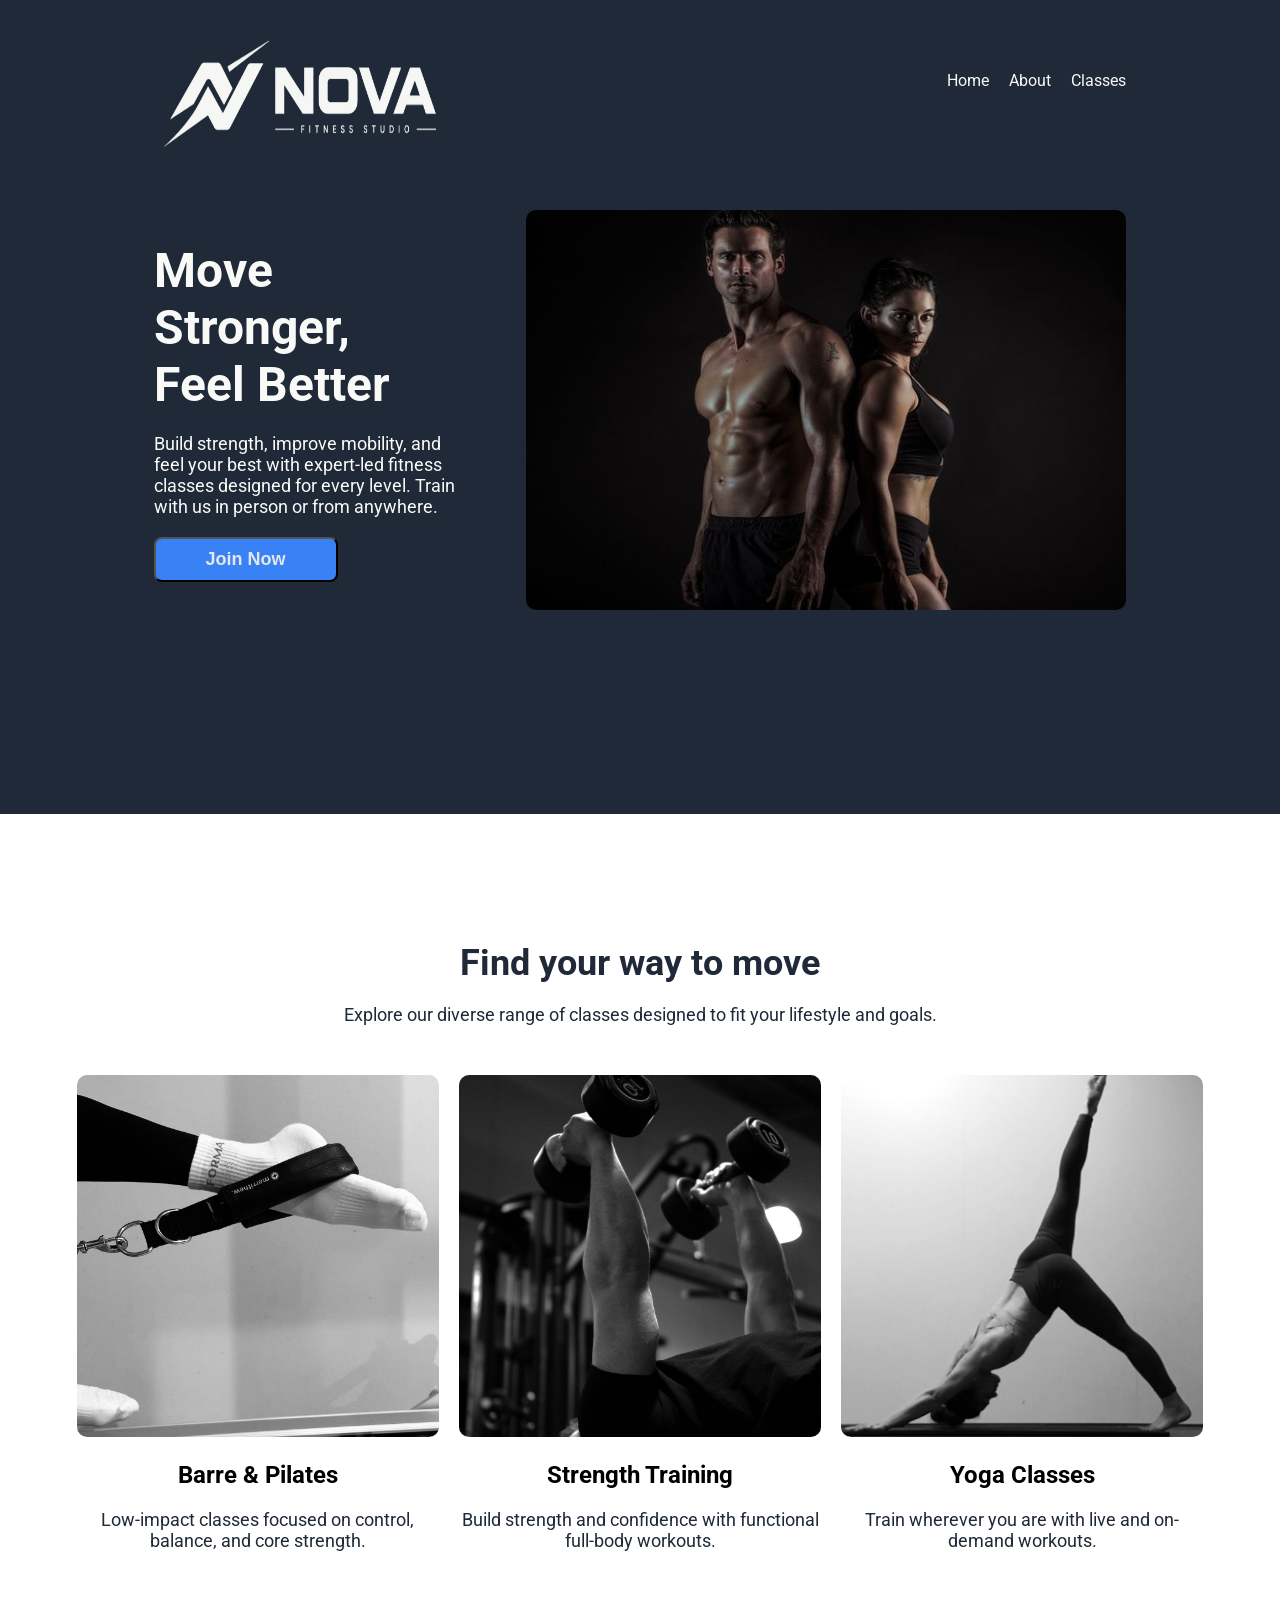
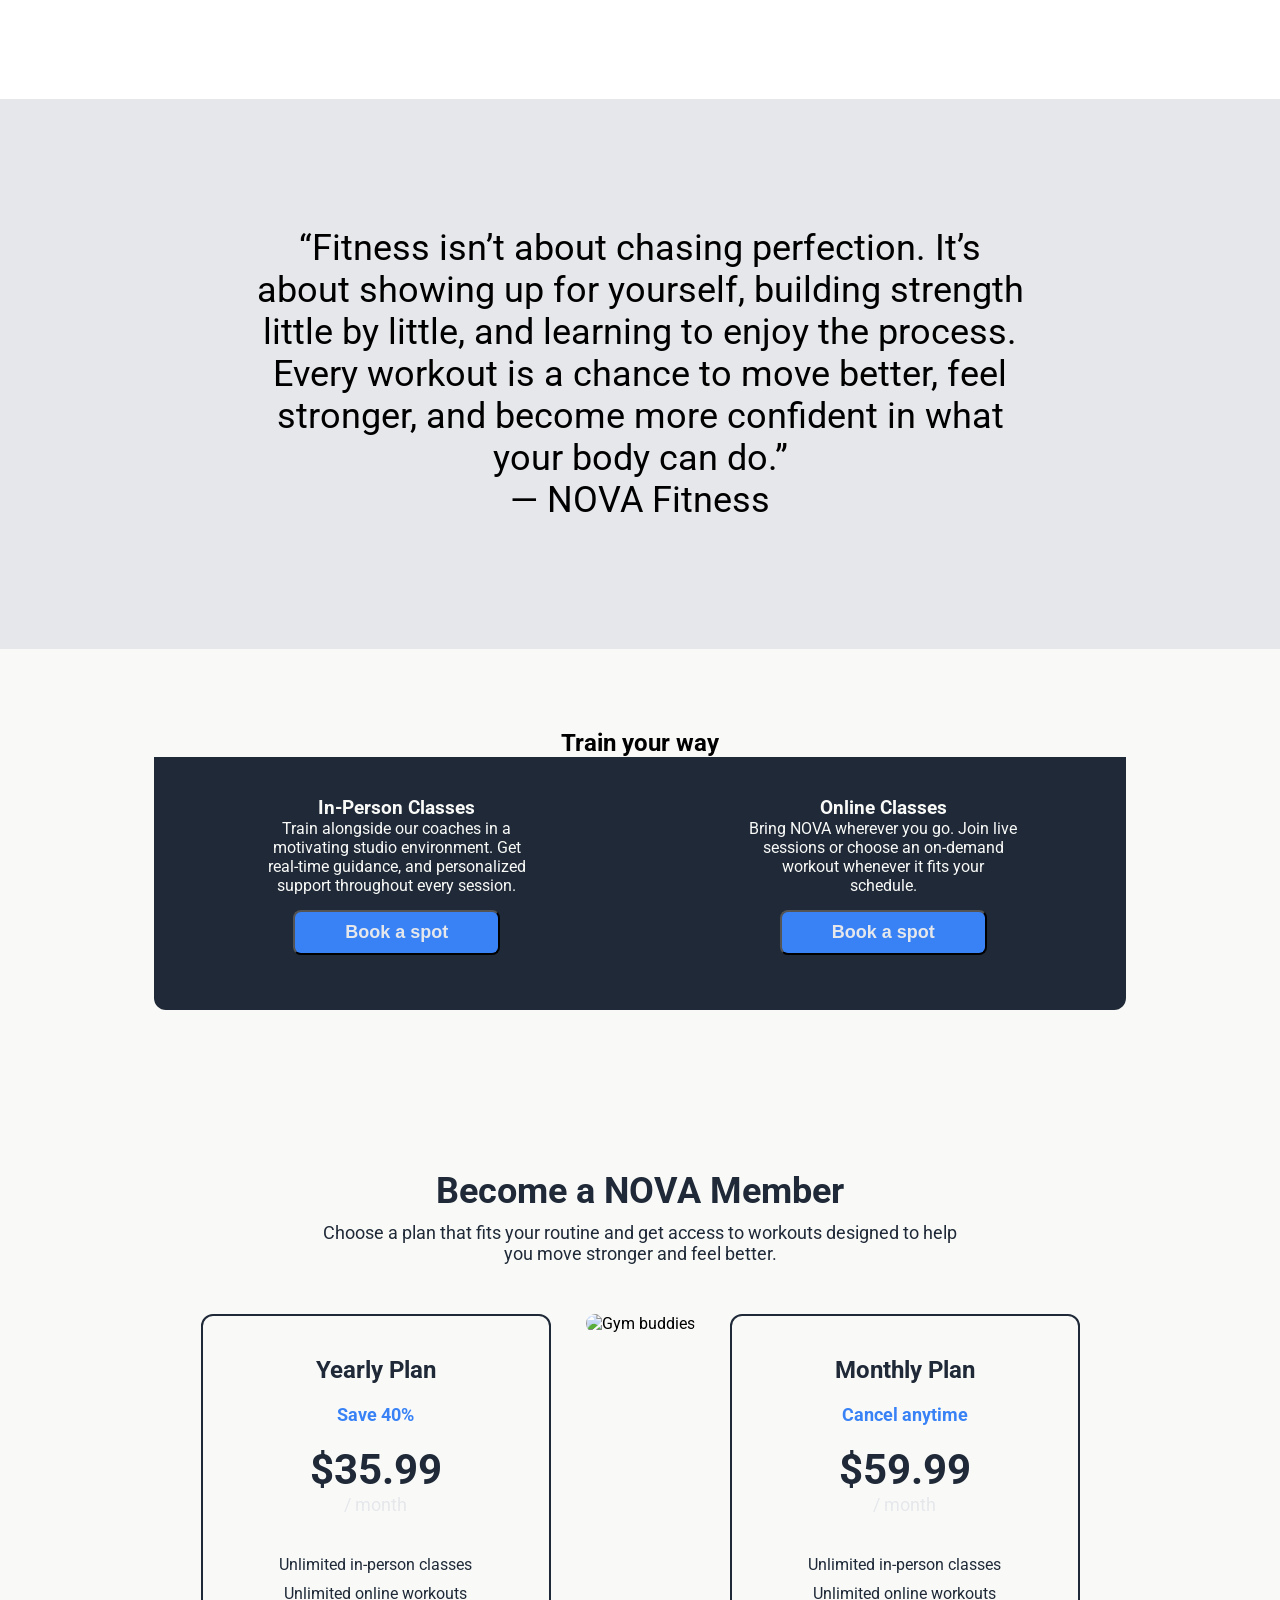
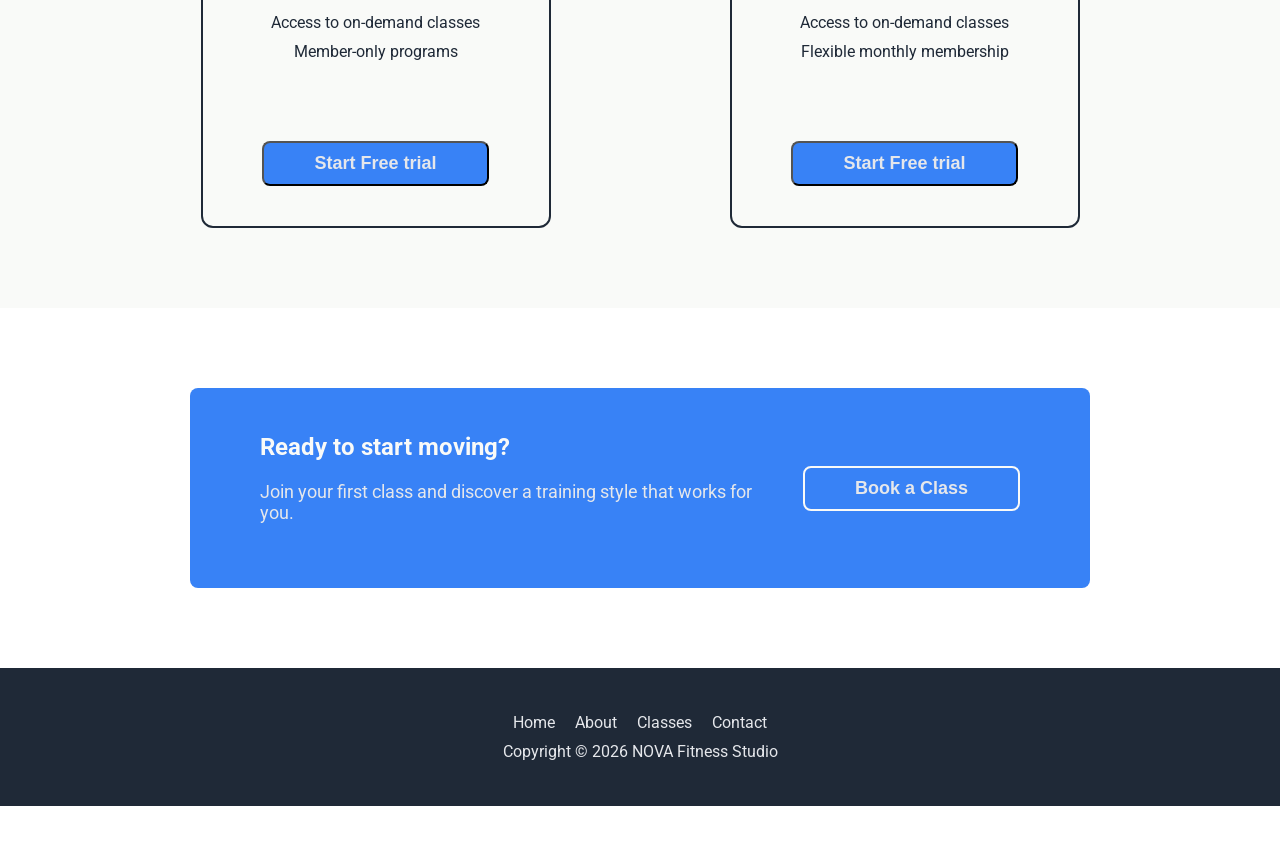
==== index.html @ db1d5770 "Update index.html" ====
<!doctype html>
<html lang="en">
  <head>
    <meta charset="UTF-8" />
    <meta name="viewport" content="width=device-width, initial-scale=1.0" />
    <title>NOVA STUDIO</title>
    <link rel="stylesheet" href="style.css" />
  </head>

  <body>
    <header>
      <img src="images/logo.png" alt="Logo" class="logo" />
      <input type="checkbox" id="menu-toggle" class="menu-toggle" />
      <label
        for="menu-toggle"
        class="menu-button"
        aria-label="Toggle navigation menu"
      >
        <span></span>
        <span></span>
        <span></span>
      </label>
      <nav>
        <ul>
          <li><a href="index.html">Home</a></li>
          <li><a href="about.html">About</a></li>
          <li><a href="classes.html">Classes</a></li>
        </ul>
      </nav>
    </header>
    <main>
      <section class="hero" id="home">
        <article class="hero-content">
          <h1>
            Move Stronger, <br />
            Feel Better
          </h1>
          <p>
            Build strength, improve mobility, and feel your best with expert-led
            fitness classes designed for every level. Train with us in person or
            from anywhere.
          </p>
          <button href="classes.html" class="cta-button">Join Now</button>
        </article>
        <figure>
          <img
            src="images/gym-buddies.jpg"
            alt="Gym buddies"
            class="hero-image"
          />
        </figure>
      </section>
      <section class="classes">
        <h2>Find your way to move</h2>
        <p>
          Explore our diverse range of classes designed to fit your lifestyle
          and goals.
        </p>
        <div class="class-cards">
          <article class="card-info">
            <a href="pilates.html"
              ><img src="images/pilates.jpg" alt="Pilates fitness class"
            /></a>

            <h3>Barre & Pilates</h3>

            <p>
              Low-impact classes focused on control, balance, and core strength.
            </p>
          </article>

          <article class="card-info">
            <a href="strength-training.html"
              ><img
                src="images/strength.jpg"
                alt="man lifting weights in a gym"
            /></a>

            <h3>Strength Training</h3>

            <p>
              Build strength and confidence with functional full-body workouts.
            </p>
          </article>

          <article class="card-info">
            <a href="online-classes.html"
              ><img src="images/yoga.jpg" alt="woman doing a yoga posture"
            /></a>

            <h3>Yoga Classes</h3>

            <p>Train wherever you are with live and on-demand workouts.</p>
          </article>
        </div>
      </section>

      <section class="quote">
        <blockquote>
          “Fitness isn’t about chasing perfection. It’s about showing up for
          yourself, building strength little by little, and learning to enjoy
          the process. Every workout is a chance to move better, feel stronger,
          and become more confident in what your body can do.”

          <footer>— NOVA Fitness</footer>
        </blockquote>
      </section>
      <section class="training-options">
        <h2>Train your way</h2>
        <section class="training-types">
          <aside>
            <h3>In-Person Classes</h3>

            <p>
              Train alongside our coaches in a motivating studio environment.
              Get real-time guidance, and personalized support throughout every
              session.
            </p>
            <button href="classes.html" class="cta-button btn-classes">
              Book a spot
            </button>
          </aside>
          <aside>
            <h3>Online Classes</h3>

            <p>
              Bring NOVA wherever you go. Join live sessions or choose an
              on-demand workout whenever it fits your schedule.
            </p>

            <button href="classes.html" class="cta-button btn-classes">
              Book a spot
            </button>
          </aside>
        </section>
      </section>
      <section class="plans">
        <h2>Become a NOVA Member</h2>

        <p>
          Choose a plan that fits your routine and get access to workouts
          designed to help you move stronger and feel better.
        </p>

        <section class="plan-cards">
          <article class="plan-card">
            <h3>Yearly Plan</h3>

            <p class="plan-offer">Save 40%</p>

            <p class="plan-price">
              <span>$35.99</span>
              / month
            </p>

            <ul>
              <li>Unlimited in-person classes</li>
              <li>Unlimited online workouts</li>
              <li>Access to on-demand classes</li>
              <li>Member-only programs</li>
            </ul>

            <button href="classes.html" class="cta-button">
              Start Free trial
            </button>
          </article>

          <figure>
            <img
              src="imagess/gym-buddies2.jpg"
              alt="Gym buddies"
              class="plan-img"
            />
          </figure>
          <article class="plan-card">
            <h3>Monthly Plan</h3>

            <p class="plan-offer">Cancel anytime</p>

            <p class="plan-price">
              <span>$59.99</span>
              / month
            </p>

            <ul>
              <li>Unlimited in-person classes</li>
              <li>Unlimited online workouts</li>
              <li>Access to on-demand classes</li>
              <li>Flexible monthly membership</li>
            </ul>

            <button href="classes.html" class="cta-button">
              Start Free trial
            </button>
          </article>
        </section>
      </section>
      <section class="cta">
        <article>
          <h2>Ready to start moving?</h2>

          <p>
            Join your first class and discover a training style that works for
            you.
          </p>
        </article>

        <button href="classes.html" class="button">Book a Class</button>
      </section>
    </main>
    <footer>
      <ul class="footer-nav">
        <li><a href="#home">Home</a></li>
        <li><a href="#about">About</a></li>
        <li><a href="#classes">Classes</a></li>
        <li><a href="#contact">Contact</a></li>
      </ul>
      <p>Copyright © 2026 NOVA Fitness Studio</p>
    </footer>
  </body>
</html>
---- style.css ----
@import url("https://fonts.googleapis.com/css2?family=Roboto&display=swap");

:root {
    --main-text: #1f2937;
    --hero-header-text: #f9faf8;
    --secondary-color: #e5e7eb;
    --btn-text-color: #3882f6;
}

* {
    box-sizing: border-box;
    margin: 0;
    padding: 0;
}

body {
    font-family: "Roboto", sans-serif;
}

a {
    text-decoration: none;
    color: inherit;
}

/* HEADER + HERO */

header,
header ul {
    display: flex;
    justify-content: space-between;
    align-items: center;
    align-items: flex-end;
}

ul {
    gap: 20px;
    list-style: none;
}

header,
.hero {
    background-color: var(--main-text);
    color: var(--hero-header-text);
    padding: 20px 12%;
    display: flex;
}

nav {
    display: flex;
    justify-content: space-between;
    align-items: center;
    margin-bottom: 80px;
}

nav a:hover {
    color: var(--btn-text-color);
}

.menu-toggle,
.menu-button {
    display: none;
} /*hides the burguer menu in the desktop version. verify the media queries  */

.logo {
    width: 300px;
    height: 150px;
}

/* HERO */

.hero {
    display: flex;
    justify-content: space-between;
    align-items: center;
    gap: 60px;
    padding-bottom: 200px;
}

.hero-image {
    width: 600px;
    height: 400px;
    border-radius: 10px;
}

article h1 {
    font-size: 48px;
}

article p {
    font-size: 18px;
    margin: 20px 0;
}

/* BUTTON */

button {
    background-color: var(--btn-text-color);
    padding: 10px 50px;
    border-radius: 8px;
    font-size: 18px;
    font-weight: bold;
    color: var(--secondary-color);
}

button:hover {
    background-color: #2563eb;
}

/* CLASSES / INFORMATION */

.classes {
    text-align: center;
    margin: 10% 0;
}

.classes h2,
.classes p {
    color: var(--main-text);
}

.classes h2 {
    font-size: 36px;
    margin: 50px 0 20px;
}

.classes p {
    font-size: 18px;
    margin-bottom: 50px;
    text-align: center;
}

/* CARD CARDS */

.class-cards {
    display: flex;
    flex-wrap: wrap; /* cards will be onto the next row when they dont fit in the screen*/
    justify-content: center;
    gap: 20px;
    margin-top: 20px;
    padding: 0 6%;
    text-align: center;
}

.card-info {
    flex: 1 1 280px;
    max-width: 400px;
} /*responsive part where the cards in the index page can grow, shrink with a base width of 280px and 400px*/

.card-info img {
    width: 100%;
    aspect-ratio: 1 / 1;
    object-fit: cover;
    border-radius: 10px;
} /*image cover 100% of its container and keep it*/

.card-info h3 {
    font-size: 24px;
    margin: 20px 0 10px;
}

.card-info p {
    font-size: 18px;
    color: var(--main-text);
    margin-bottom: 20px;
    width: 100%;
}

/* QUOTE */

.quote {
    background-color: var(--secondary-color);
    padding: 10% 20%;
    font-size: 36px;
    text-align: center;
}

/* MEMBERSHIP PLANS */

.training-options {
    background-color: var(--hero-header-text);
    text-align: center;
    padding: 80px 12%;
}

.training-types {
    display: flex;
    align-items: center;
    justify-content: space-around;
    background-color: var(--main-text);
    border-radius: 0 0 12px 12px;
}

aside {
    width: 350px;
    padding: 40px;
    text-align: center;
    color: var(--hero-header-text);
}

.btn-classes {
    margin: 15px 0;
}

/*PLAN CARDS*/

.plans {
    background-color: var(--hero-header-text);
    text-align: center;
    padding: 80px 12%;
}

.plans>h2 {
    font-size: 36px;
    color: var(--main-text);
    margin-bottom: 10px;
}

.plans>p {
    max-width: 650px;
    margin: 0 auto 50px;
    color: var(--main-text);
    font-size: 18px;
}

.plan-cards {
    display: flex;
    flex-wrap: wrap;
    justify-content: center;
    gap: 35px;
}

.plan-card {
    width: 350px;
    max-width: 100%;
    padding: 40px;
    border: 2px solid var(--main-text);
    border-radius: 12px;
    text-align: center;
    background-color: var(--hero-header-text);
}

.plan-card h3 {
    font-size: 24px;
    color: var(--main-text);
    margin-bottom: 8px;
}

.plan-offer {
    color: var(--btn-text-color);
    font-weight: bold;
    margin-bottom: 20px;
}

.plan-price {
    color: var(--secondary-color);
    margin-bottom: 25px;
}

.plan-price span {
    display: block;
    color: var(--main-text);
    font-size: 42px;
    font-weight: bold;
}

.plan-card ul {
    margin: 40px 0 80px 0;
    color: var(--main-text);
}

.plan-card li {
    margin-bottom: 10px;
}

.plan-img {
    width: 400px;
    max-width: 100%;
    height: 600px;
    border-radius: 10px;
}

/*CTA */
.cta {
    max-width: 900px;
    margin: 80px auto;
    padding: 45px 70px;
    background-color: var(--btn-text-color);
    color: var(--hero-header-text);
    display: flex;
    align-items: center;
    gap: 40px;
    border-radius: 8px;
}

.cta h2 {
    font-size: 24px;
    margin-bottom: 5px;
}

.cta p {
    font-size: 18px;
    color: var(--secondary-color);
}

.cta .button {
    border: 2px solid var(--hero-header-text);
    white-space: nowrap;
}

.cta .button:hover {
    background-color: var(--hero-header-text);
    color: var(--btn-text-color);
}

/* FOOTER */

body>footer {
    background-color: var(--main-text);
    color: var(--secondary-color);
    text-align: center;
    padding: 35px;
    margin-bottom: 35px;
}

/* ABOUT PAGE */

.about-page main {
    color: var(--main-text);
}

.about-hero {
    background-color: var(--main-text);
    color: var(--hero-header-text);
    padding: 100px 12% 120px;
}

.eyebrow,
.trainer-role {
    color: var(--btn-text-color);
    font-size: 14px;
    font-weight: bold;
    letter-spacing: 1px;
    margin-bottom: 18px;
    text-transform: uppercase;
}

.about-hero h1 {
    font-size: clamp(42px, 6vw, 76px);
    line-height: 1.05;
    max-width: 800px;
}

.about-intro {
    color: var(--secondary-color);
    font-size: 20px;
    line-height: 1.6;
    margin-top: 30px;
    max-width: 620px;
}

.about-story,
.trust-section,
.trainers-section {
    margin: 0 auto;
    max-width: 1200px;
    padding: 100px 6%;
}

.about-story {
    display: flex;
    gap: 70px;
}

.about-story>* {
    flex: 1 1 0;
}

.about-story> :first-child {
    flex: 0.8 1 0;
}

.about-story> :last-child {
    flex: 1.2 1 0;
}

.about-story h2,
.section-heading h2 {
    font-size: 38px;
    line-height: 1.15;
}

.about-story div:last-child p {
    color: #4b5563;
    font-size: 18px;
    line-height: 1.7;
    margin-bottom: 22px;
}

.trust-section {
    max-width: none;
    padding-left: 12%;
    padding-right: 12%;
    background-color: var(--secondary-color);
}

.section-heading {
    margin-bottom: 45px;
}

.trust-grid,
.trainer-grid {
    display: flex;
    flex-wrap: wrap;
    gap: 24px;
}

.trust-grid>*,
.trainer-grid>* {
    flex: 1 1 calc((100% - 48px) / 3);
}

.trust-grid article {
    border-top: 3px solid var(--btn-text-color);
    padding-top: 22px;
}

.trust-number {
    color: var(--btn-text-color);
    font-size: 14px;
    font-weight: bold;
}

.trust-grid h3,
.trainer-card h3 {
    font-size: 24px;
    margin: 18px 0 12px;
}

.trust-grid p,
.trainer-card p:last-child {
    color: #4b5563;
    font-size: 16px;
    line-height: 1.6;
}

.trainers-section {
    max-width: none;
    padding-left: 12%;
    padding-right: 12%;
}

.trainer-card {
    background-color: #f3f4f6;
    border-radius: 8px;
    overflow: hidden;
    text-align: center;
}

.trainer-card img {
    display: block;
    height: 280px;
    object-fit: cover;
    width: 100%;
}

.trainer-card:nth-child(3) img {
    object-position: center top;
}

.trainer-card div {
    padding: 25px;
    justify-content: center;
}

.trainer-role {
    margin-bottom: 0;
}

.trainer-card h3 {
    margin-top: 8px;
}

.disclaimer {
    text-align: center;
}

.about-cta {
    align-items: center;
    background-color: var(--btn-text-color);
    color: var(--hero-header-text);
    display: flex;
    gap: 35px;
    justify-content: space-between;
    margin: 0 auto 100px;
    max-width: 1050px;
    padding: 45px 55px;
}

.about-cta h2 {
    font-size: 28px;
}

.about-cta .button {
    border: 2px solid var(--hero-header-text);
    display: inline-block;
    font-weight: bold;
    padding: 10px 24px;
    white-space: nowrap;
}

.about-cta .button:hover {
    background-color: var(--hero-header-text);
    color: var(--btn-text-color);
}

body>footer p {
    margin: 10px 0;
}

.footer-nav {
    display: flex;
    justify-content: center;
    gap: 20px;
    margin: 10px 0;
}

.footer-nav a:hover {
    color: var(--btn-text-color);
}

.footer-menu-toggle,
.footer-menu-button {
    display: none;
}

@media (min-width: 601px) and (max-width: 1024px) {

    header,
    .hero {
        padding-left: 6%;
        padding-right: 6%;
    }

    .logo {
        width: 220px;
        height: auto;
    }

    nav {
        margin-bottom: 30px;
    }

    .hero {
        gap: 30px;
        padding-bottom: 120px;
    }

    .hero-image {
        width: 45vw;
        height: auto;
    }

    .cta {
        margin: 60px 6%;
        padding: 40px;
    }

    .quote {
        padding: 12% 10%;
        font-size: 30px;
    }

    .about-hero {
        padding: 80px 6% 90px;
    }

    .about-story,
    .trust-section,
    .trainers-section {
        padding-left: 6%;
        padding-right: 6%;
    }

    .about-story {
        gap: 35px;
    }

    .trainer-grid {
        flex-wrap: wrap;
    }

    .trainer-grid>* {
        flex-basis: calc((100% - 24px) / 2);
    }

    .trainer-card:last-child {
        margin-inline: auto;
        max-width: 50%;
    }

    .about-cta {
        margin-left: 6%;
        margin-right: 6%;
    }
}

@media (max-width: 600px) {

    header,
    .hero,
    .class-cards,
    .cta {
        flex-direction: column;
    }

    header,
    .hero {
        padding: 20px 6%;
    }

    header {
        flex-direction: row;
        flex-wrap: wrap;
        gap: 20px;
        align-items: flex-start;
        justify-content: space-between;
    }

    .logo {
        width: min(240px, 80vw);
        height: auto;
    }

    .hero-content,
    .hero figure,
    .card-info,
    .training-types,
    .plans,
    .plan-cards,
    .plan-card,
    .plan-cards figure {
        width: 100%;
    }

    .hero-image,
    .card-info img,
    .card-info p,
    .plan-img {
        width: 100%;
        height: auto;
    }

    nav {
        display: none;
        flex-basis: 100%;
        margin-bottom: 20px;
        width: 100%;
    }

    nav ul {
        align-items: center;
        flex-direction: column;
        gap: 16px;
    }

    .menu-button {
        cursor: pointer;
        display: flex;
        flex-direction: column;
        gap: 5px;
        padding: 30px;
    }

    .menu-button span {
        background-color: var(--hero-header-text);
        display: block;
        height: 3px;
        width: 28px;
    }

    .menu-toggle:focus-visible+.menu-button {
        outline: 2px solid var(--btn-text-color);
        outline-offset: 4px;
    }

    .menu-toggle:checked+.menu-button+nav {
        display: block;
    }

    .about-hero {
        padding: 65px 6% 75px;
    }

    .about-hero h1 {
        font-size: 40px;
    }

    .about-intro {
        font-size: 18px;
    }

    .about-story,
    .trust-grid,
    .trainer-grid {
        flex-direction: column;
    }

    .about-story>*,
    .trust-grid>*,
    .trainer-grid>* {
        flex: 0 1 auto;
    }

    .about-story {
        gap: 35px;
    }

    .about-story,
    .trust-section,
    .trainers-section {
        padding-bottom: 70px;
        padding-top: 70px;
    }

    .about-story h2,
    .section-heading h2 {
        font-size: 32px;
    }

    .trust-section,
    .trainers-section {
        padding-left: 6%;
        padding-right: 6%;
    }

    .trainer-card:last-child {
        margin-inline: 0;
        max-width: none;
    }

    .about-cta {
        align-items: stretch;
        flex-direction: column;
        margin: 0 6% 70px;
        padding: 30px;
    }

    .about-cta h2 {
        font-size: 24px;
    }

    .about-cta .button {
        text-align: center;
    }

    .training-options,
    .plans {
        padding-left: 6%;
        padding-right: 6%;
    }

    .training-types,
    .plan-cards {
        align-items: center;
        flex-direction: column;
    }

    aside {
        width: 100%;
    }

    .plan-card {
        max-width: 350px;
    }

    .footer-menu-button {
        cursor: pointer;
        display: flex;
        flex-direction: column;
        gap: 5px;
        margin: 0 auto 15px;
        padding: 8px;
        width: fit-content;
    }

    .footer-menu-button span {
        background-color: var(--secondary-color);
        display: block;
        height: 3px;
        width: 28px;
    }

    .footer-menu-toggle:focus-visible+.footer-menu-button {
        outline: 2px solid var(--btn-text-color);
        outline-offset: 4px;
    }

    .footer-nav {
        display: none;
        flex-direction: column;
        gap: 16px;
    }

    .footer-menu-toggle:checked+.footer-menu-button+.footer-nav {
        display: flex;
    }
}

.footer-nav a:hover {
    color: var(--btn-text-color);
}

/*CLASSES PAGE*/
/* =========================
   CLASSES PAGE
   ========================= */


/* HERO */

.classes-page .hero-images {
    display: flex;
    flex-direction: row;
    width: 100%;
    overflow: hidden;
}

.classes-page .hero-images img {
    width: 25%;
    height: 500px;
    object-fit: cover;
    opacity: 0.5;
    min-width: 0;
}

.classes-page .hero-classes {
    width: 100%;
    height: 500px;
    overflow: hidden;
}

.classes-page .hero-classes-content {
    display: block;
    position: relative;
    bottom: 320px;
    padding: 0 30% 0 10%;
    color: var(--main-text);
}


/* =========================
   CLASSES SECTION
   ========================= */

.classes-page .class-title {
    background-color: var(--main-text);
    text-align: center;
    padding: 5% 0 12% 0;
    color: var(--hero-header-text);
}

.classes-page .class-title h2 {
    font-size: 36px;
    margin-bottom: 20px;
}

.classes-page .class-title p {
    font-size: 18px;
}

.classes-page .cards-classes,
.classes-page .class-details {
    display: flex;
}

.classes-page .cards-classes {
    justify-content: center;
    gap: 20px;
    margin: 20px;
    text-align: center;
}

.classes-page .cards-classes>a,
.classes-page .class-info {
    min-width: 0;
}

.classes-page .cards-classes img {
    width: 500px;
    height: 500px;
    max-width: 100%;
    object-fit: cover;
    border-radius: 10px;
}

.classes-page .strength-training {
    flex-direction: row-reverse;
}

.classes-page .class-info {
    width: 500px;
    max-width: 100%;
    padding: 30px 0;
    text-align: start;
}

.classes-page .strength-class {
    text-align: right;
}

.classes-page .class-info h3 {
    font-size: 24px;
}

.classes-page .class-details {
    flex-direction: column;
    gap: 40px;
}

.classes-page .class-info button {
    margin-top: 40px;
}


/* =========================
   SCHEDULE SECTION
   ========================= */

.classes-page .schedule-section {
    background-color: var(--hero-header-text);
}

.classes-page .schedule-heading {
    text-align: center;
    padding: 8% 0;
}

.classes-page .inperson-heading,
.classes-page .classes-types {
    background-color: var(--main-text);
    color: var(--secondary-color);
    display: flex;
    justify-content: space-around;
    gap: 40px;
    padding: 5%;
}

.classes-page .inperson-heading h2,
.classes-page .classes-types h2,
.classes-page .inperson-heading p,
.classes-page .classes-types p {
    min-width: 0;
}

.classes-page .inperson-heading p,
.classes-page .classes-types p {
    width: 400px;
    max-width: 100%;
}

.classes-page .schedule-grid {
    display: flex;
    max-width: 1200px;
    width: 100%;
    margin: auto;
    border: 1px solid var(--secondary-color);
}

.classes-page .schedule-day {
    width: 20%;
    min-width: 0;
    background-color: var(--hero-header-text);
    border-right: 1px solid var(--secondary-color);
}

.classes-page .schedule-day:last-child {
    border-right: none;
}

.classes-page .schedule-day>h3 {
    background-color: var(--main-text);
    color: var(--hero-header-text);
    text-align: center;
    padding: 15px;
    font-size: 18px;
}

.classes-page .class-session {
    padding: 20px 15px;
    min-height: 240px;
    min-width: 0;
    border-bottom: 1px solid var(--secondary-color);
    overflow-wrap: break-word;
}

.classes-page .class-session:last-child {
    border-bottom: none;
}

.classes-page .class-time {
    color: var(--btn-text-color);
    font-size: 18px;
    font-weight: bold;
    margin-bottom: 8px;
}

.classes-page .class-session h4 {
    font-size: 18px;
    margin-bottom: 15px;
    color: var(--main-text);
}

.classes-page .class-session p {
    color: var(--main-text);
    margin-bottom: 5px;
}

.classes-page .spots {
    margin-top: 15px;
    font-weight: bold;
    color: #1f2937;
}

.classes-page .schedule-button {
    display: block;
    background-color: var(--btn-text-color);
    color: var(--hero-header-text);
    text-align: center;
    padding: 9px;
    margin-top: 15px;
    border-radius: 5px;
    text-decoration: none;
}

.classes-page .schedule-button:hover {
    background-color: var(--main-text);
}


/* ==================================================
   SMALL DESKTOP
   901px - 1460px
   ================================================== */

@media (min-width: 901px) and (max-width: 1460px) {

    /* HERO */

    .classes-page .hero-classes {
        width: 100%;
        height: 500px;
        overflow: hidden;
    }

    .classes-page .hero-images {
        width: 100%;
    }

    .classes-page .hero-images img {
        width: 25%;
        height: 500px;
        min-width: 0;
    }

    .classes-page .hero-classes-content {
        bottom: 320px;
        padding: 0 12%;
    }


    /* TITLE */

    .classes-page .class-title {
        width: 100%;
        padding-left: 8%;
        padding-right: 8%;
    }


    /* CLASS CARDS */

    .classes-page .cards-classes {
        width: 90%;
        max-width: 1100px;
        margin: 40px auto;
        gap: 30px;
    }

    .classes-page .cards-classes>a,
    .classes-page .class-info {
        width: 50%;
        min-width: 0;
    }

    .classes-page .cards-classes img {
        width: 100%;
        height: 420px;
        object-fit: cover;
    }

    .classes-page .class-info {
        padding: 30px 0;
    }


    /* SCHEDULE HEADINGS */

    .classes-page .inperson-heading,
    .classes-page .classes-types {
        width: 100%;
        padding: 5% 8%;
    }

    .classes-page .inperson-heading p,
    .classes-page .classes-types p {
        width: 45%;
    }


    /* SCHEDULE */

    .classes-page .schedule-grid {
        width: 90%;
        max-width: 1100px;
    }

    .classes-page .schedule-day {
        min-width: 0;
    }
}


/* ==================================================
   TABLET
   601px - 900px
   ================================================== */

@media (min-width: 601px) and (max-width: 900px) {

    /* HERO */

    .classes-page .hero-images {
        flex-wrap: wrap;
    }

    .classes-page .hero-images img {
        width: 50%;
        height: 250px;
    }

    .classes-page .hero-classes {
        height: 500px;
        overflow: hidden;
    }

    .classes-page .hero-classes-content {
        bottom: 330px;
        padding: 0 10%;
    }


    /* CLASS CARDS */

    .classes-page .cards-classes {
        flex-direction: column;
        align-items: center;

        width: calc(100% - 60px);
        max-width: 700px;

        margin: 40px auto;
    }

    .classes-page .strength-training {
        flex-direction: column;
    }

    .classes-page .cards-classes>a,
    .classes-page .class-info {
        width: 100%;
        max-width: 700px;
    }

    .classes-page .cards-classes img {
        width: 100%;
        height: 400px;
        object-fit: cover;
    }

    .classes-page .class-info {
        padding: 25px 0;
        text-align: left;
    }

    .classes-page .strength-class {
        text-align: left;
    }


    /* SCHEDULE HEADINGS */

    .classes-page .inperson-heading,
    .classes-page .classes-types {
        padding: 40px 8%;
    }

    .classes-page .inperson-heading p,
    .classes-page .classes-types p {
        width: 50%;
    }


    /* SCHEDULE */

    .classes-page .schedule-grid {
        flex-wrap: wrap;

        width: 90%;
        max-width: 700px;
    }

    .classes-page .schedule-day {
        width: 50%;
        min-width: 0;
    }
}


/* ==================================================
   MOBILE
   600px AND BELOW
   ================================================== */

@media (max-width: 600px) {

    /* HERO */

    .classes-page .hero-images {
        flex-wrap: wrap;
    }

    .classes-page .hero-images img {
        width: 50%;
        height: 210px;
    }

    .classes-page .hero-classes {
        height: 420px;
        overflow: hidden;
    }

    .classes-page .hero-classes-content {
        bottom: 305px;
        padding: 0 8%;
        text-align: center;
    }

    .classes-page .hero-classes-content h1 {
        font-size: 34px;
    }

    .classes-page .hero-classes-content p {
        font-size: 16px;
    }


    /* TITLE */

    .classes-page .class-title {
        padding: 50px 8%;
    }

    .classes-page .class-title h2 {
        font-size: 30px;
    }


    /* CLASS CARDS */

    .classes-page .cards-classes {
        flex-direction: column;
        align-items: stretch;

        width: calc(100% - 40px);

        margin: 30px auto;
    }

    .classes-page .strength-training {
        flex-direction: column;
    }

    .classes-page .cards-classes>a,
    .classes-page .class-info {
        width: 100%;
        max-width: 100%;
    }

    .classes-page .cards-classes img {
        width: 100%;
        height: 300px;
        object-fit: cover;
    }

    .classes-page .class-info {
        padding: 25px 0;
        text-align: left;
    }

    .classes-page .strength-class {
        text-align: left;
    }

    .classes-page .class-details {
        gap: 20px;
    }

    .classes-page .class-info button {
        width: 100%;
    }


    /* SCHEDULE HEADINGS */

    .classes-page .schedule-heading {
        padding: 50px 8%;
    }

    .classes-page .inperson-heading,
    .classes-page .classes-types {
        flex-direction: column;
        gap: 20px;
        padding: 40px 8%;
    }

    .classes-page .inperson-heading p,
    .classes-page .classes-types p {
        width: 100%;
        max-width: 100%;
    }


    /* SCHEDULE */

    .classes-page .schedule-grid {
        flex-direction: column;

        width: 90%;
        max-width: 90%;
    }

    .classes-page .schedule-day {
        width: 100%;
        min-width: 0;

        border-right: none;
    }

    .classes-page .class-session {
        min-height: auto;
        min-width: 0;

        overflow-wrap: break-word;
    }
}
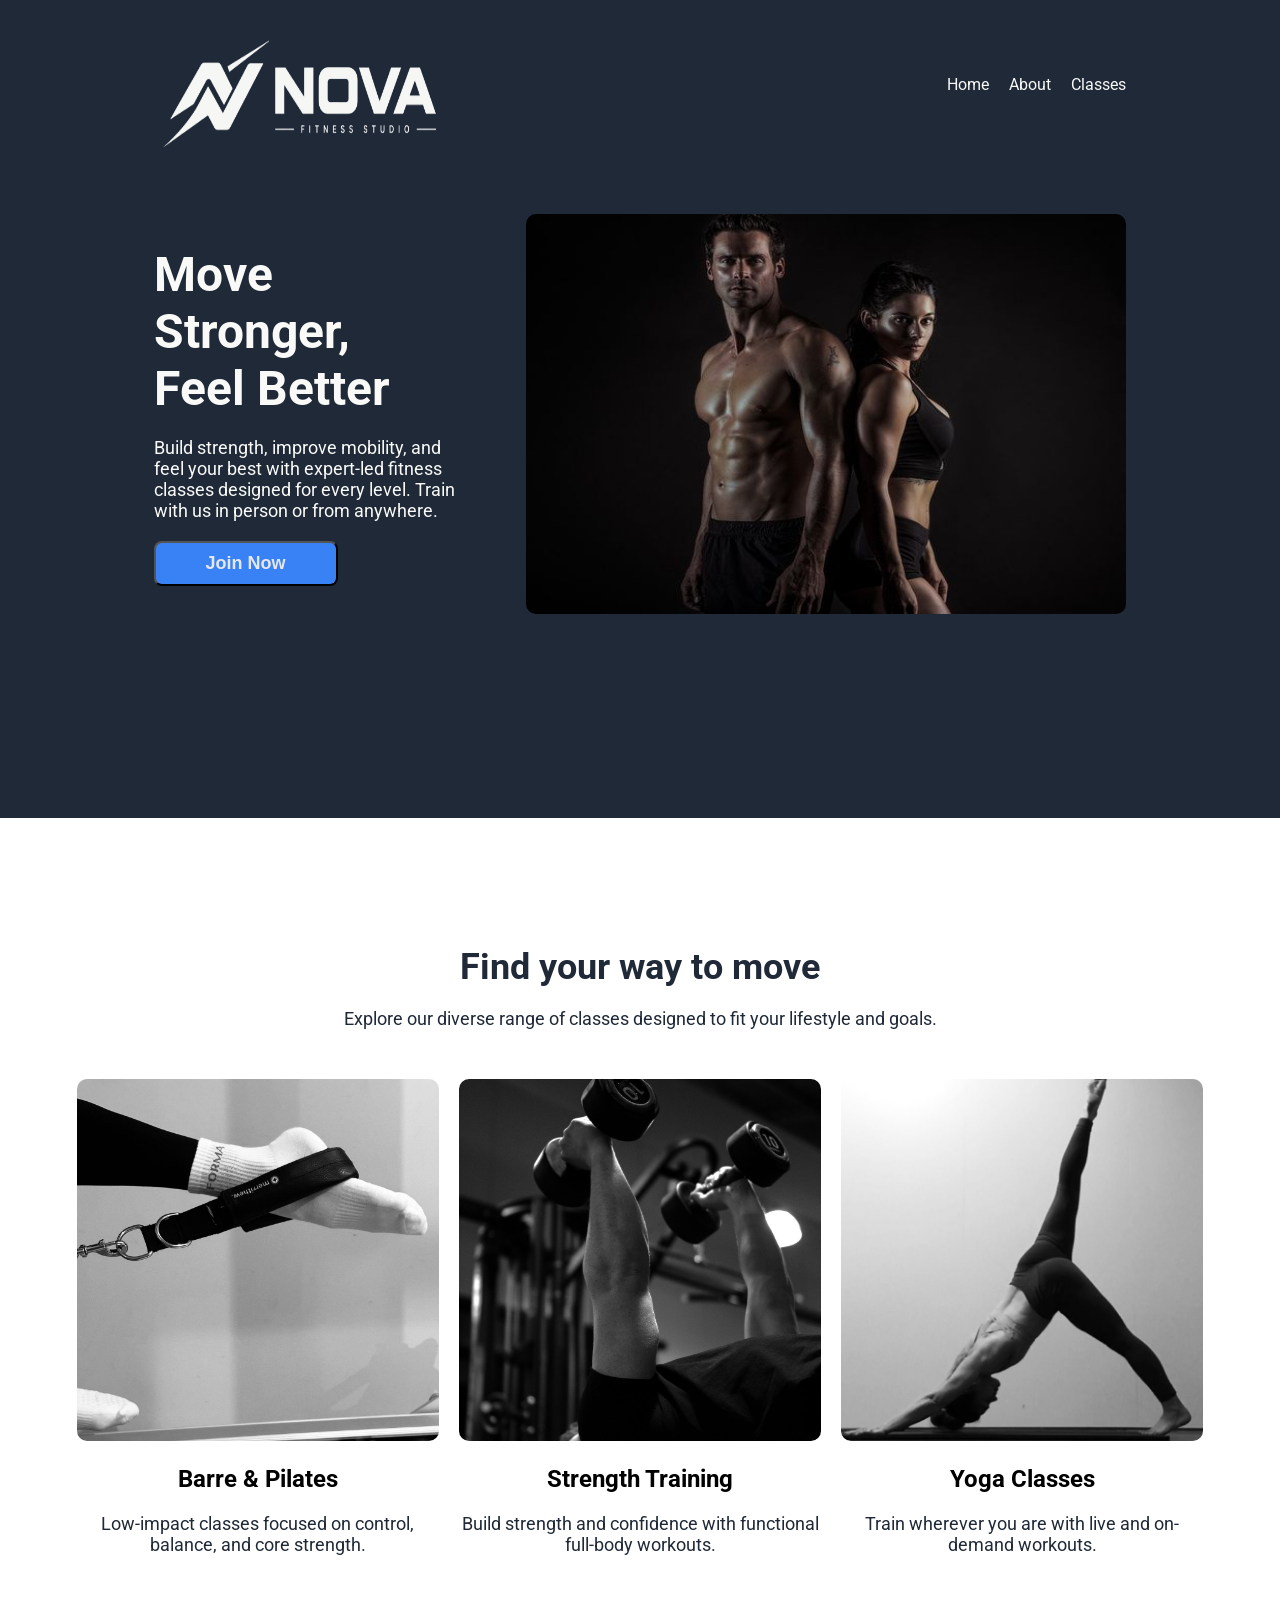
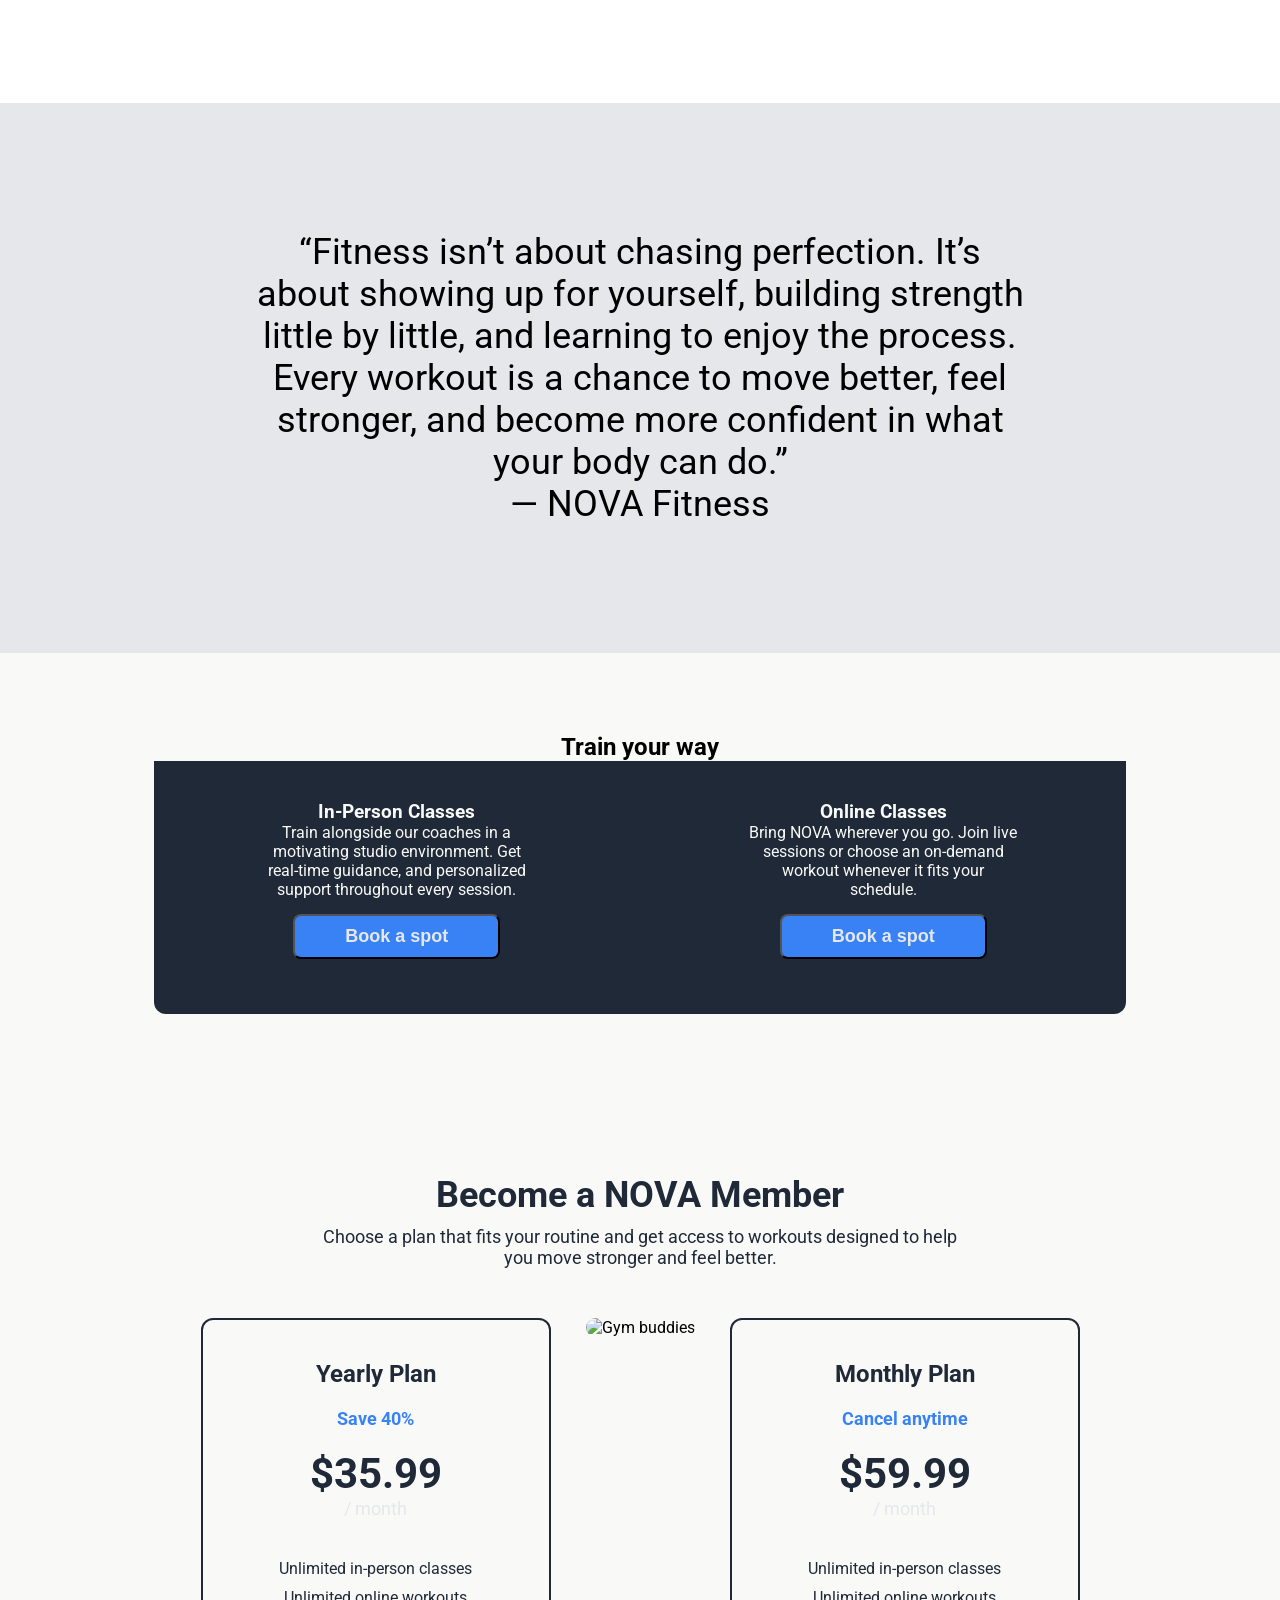
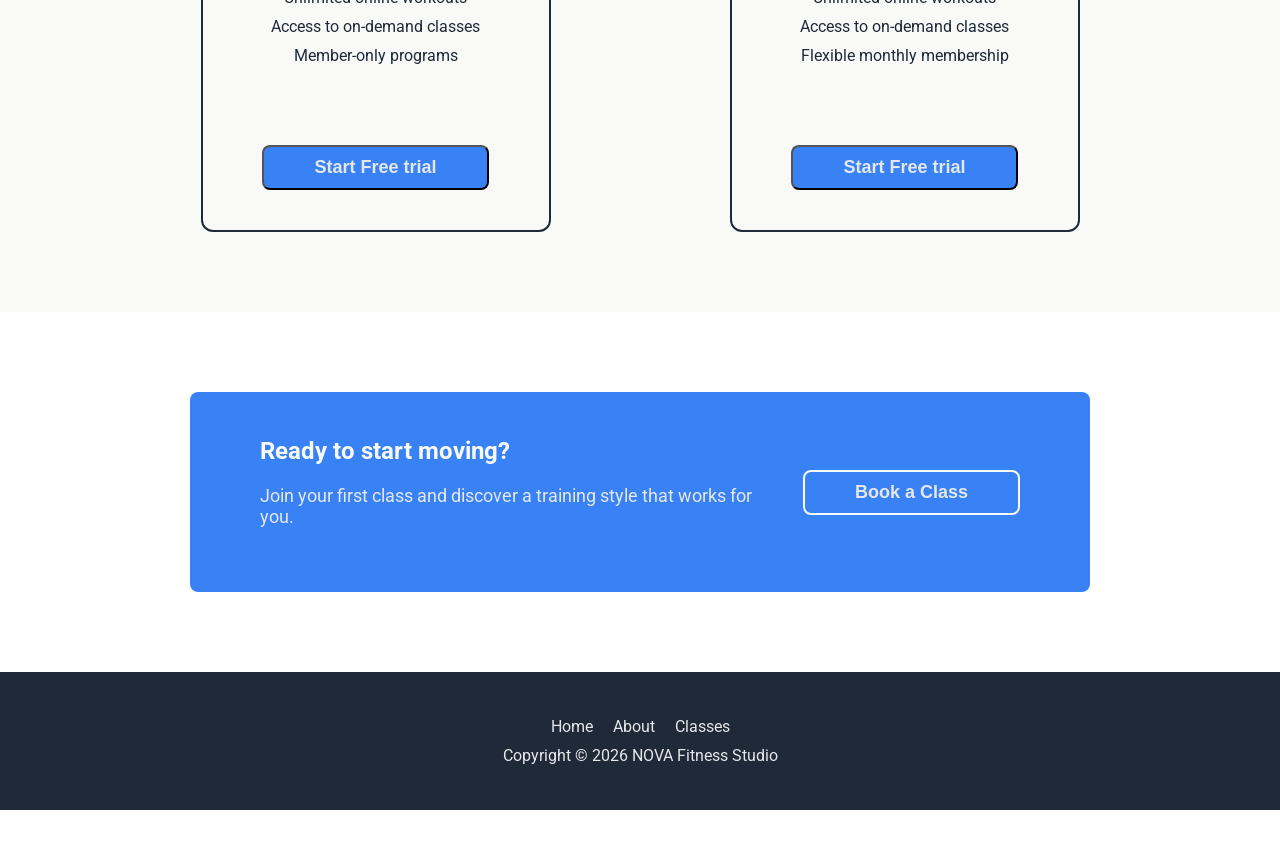
==== commit 0a4e1868: "Update logo link and footer navigation links" ====
--- a/index.html
+++ b/index.html
@@ -9,7 +9,9 @@
 
   <body>
     <header>
-      <img src="images/logo.png" alt="Logo" class="logo" />
+      <a href="index.html" aria-label="NOVA STUDIO home">
+        <img src="images/logo.png" alt="NOVA STUDIO logo" class="logo" />
+      </a>
       <input type="checkbox" id="menu-toggle" class="menu-toggle" />
       <label
         for="menu-toggle"
@@ -211,9 +213,8 @@
     <footer>
       <ul class="footer-nav">
         <li><a href="#home">Home</a></li>
-        <li><a href="#about">About</a></li>
-        <li><a href="#classes">Classes</a></li>
-        <li><a href="#contact">Contact</a></li>
+        <li><a href="about.html">About</a></li>
+        <li><a href="classes.html">Classes</a></li>
       </ul>
       <p>Copyright © 2026 NOVA Fitness Studio</p>
     </footer>
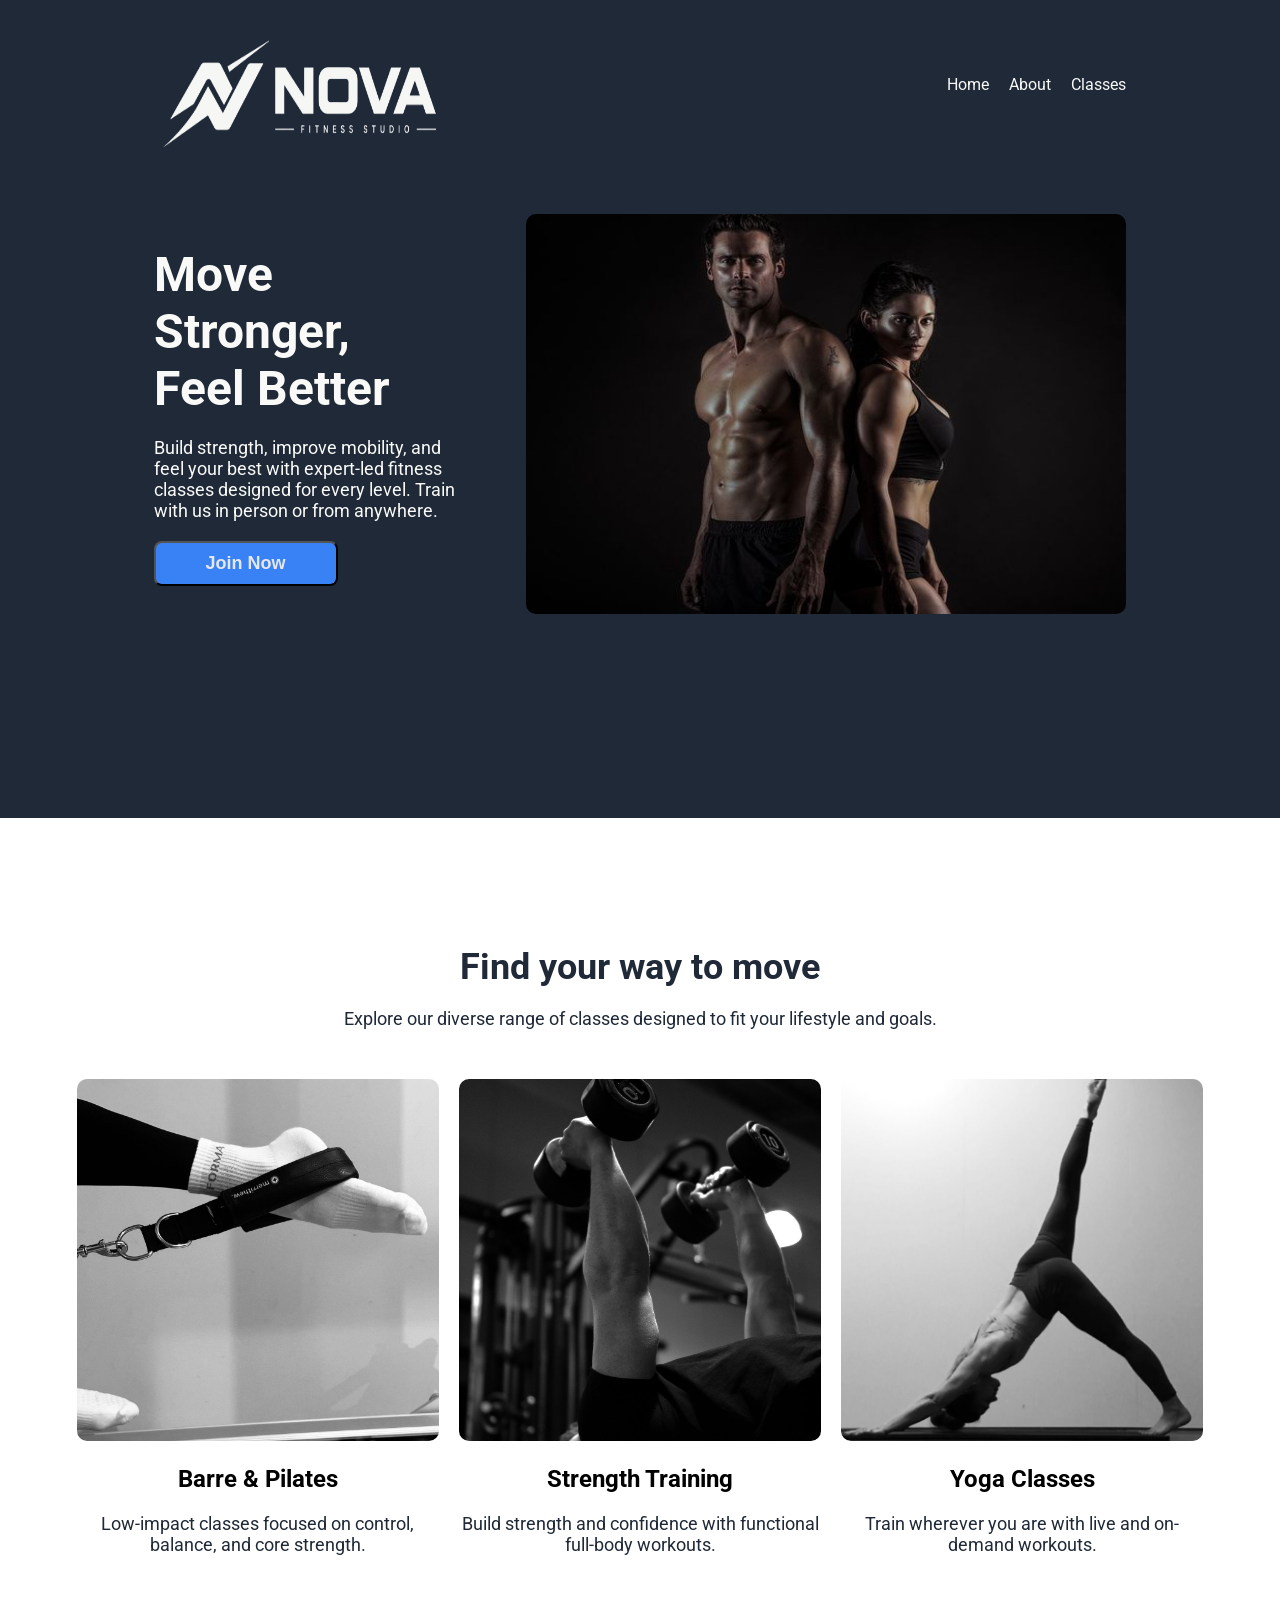
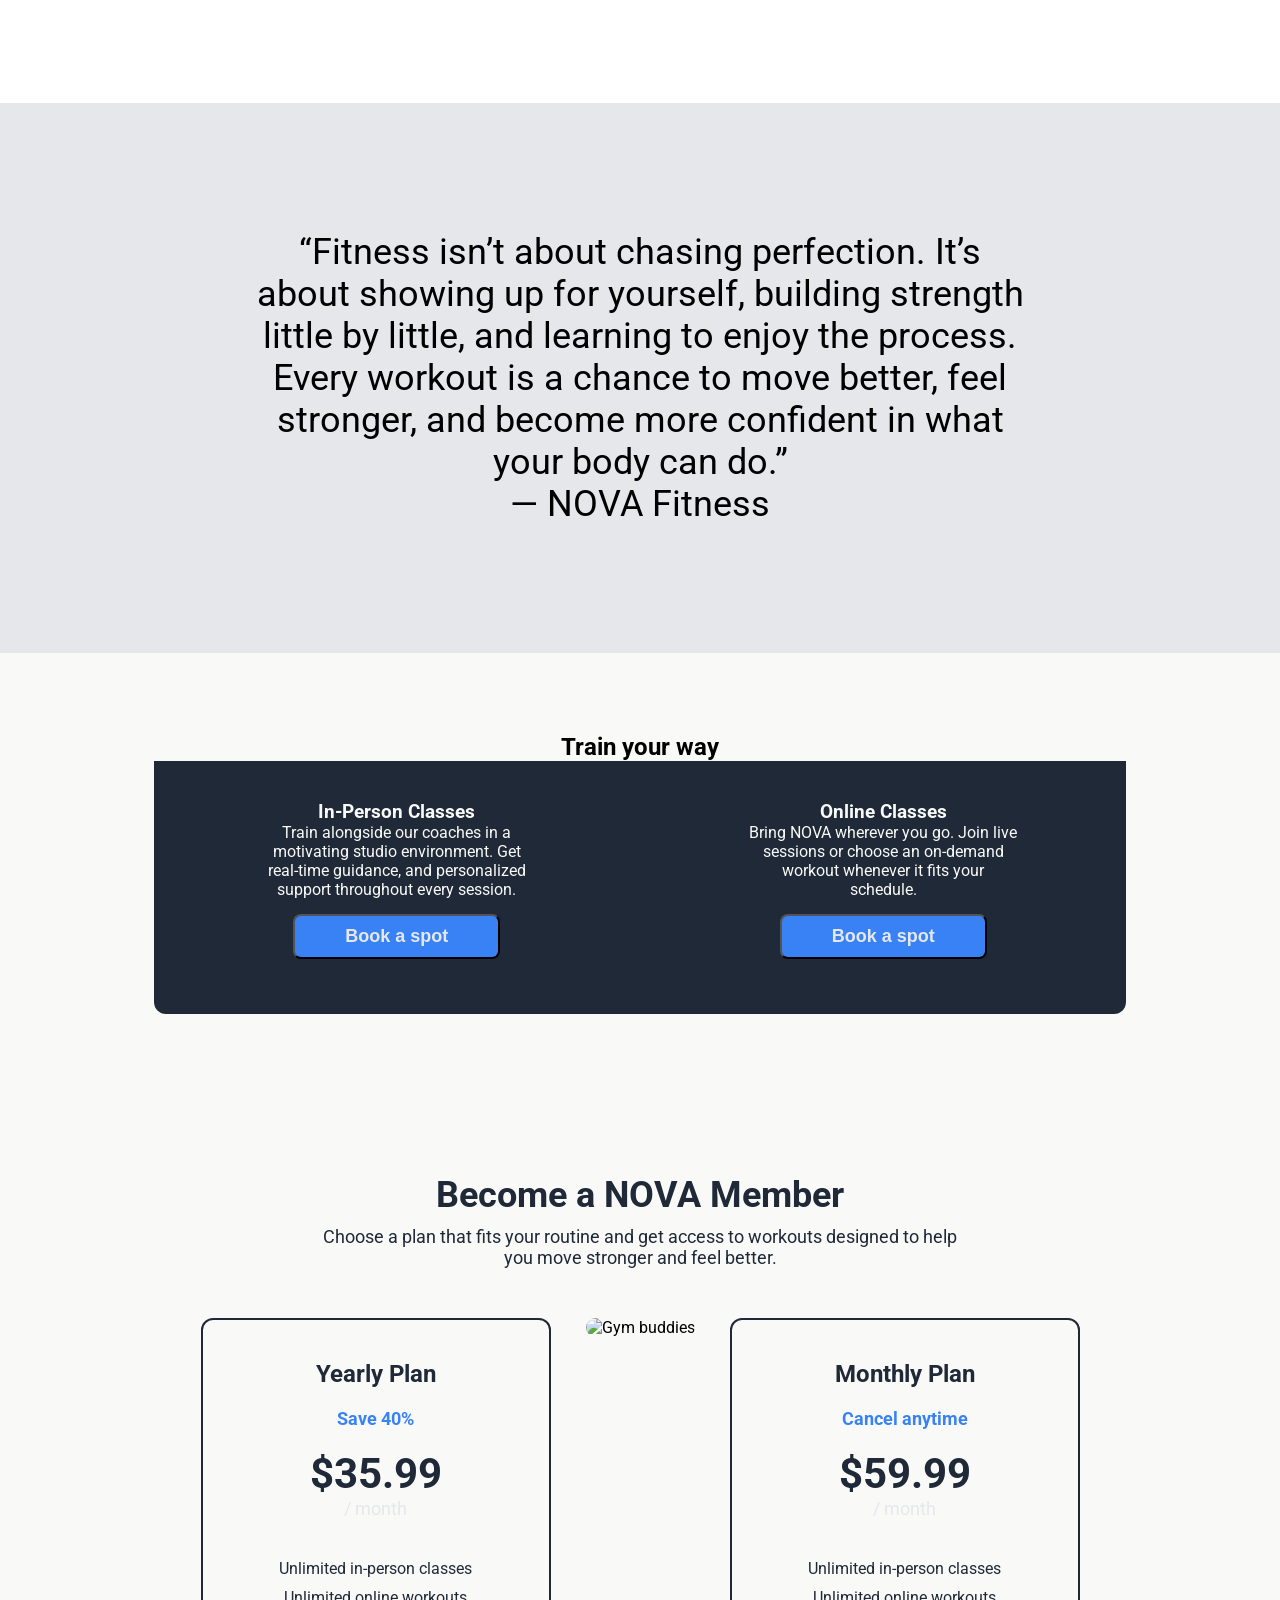
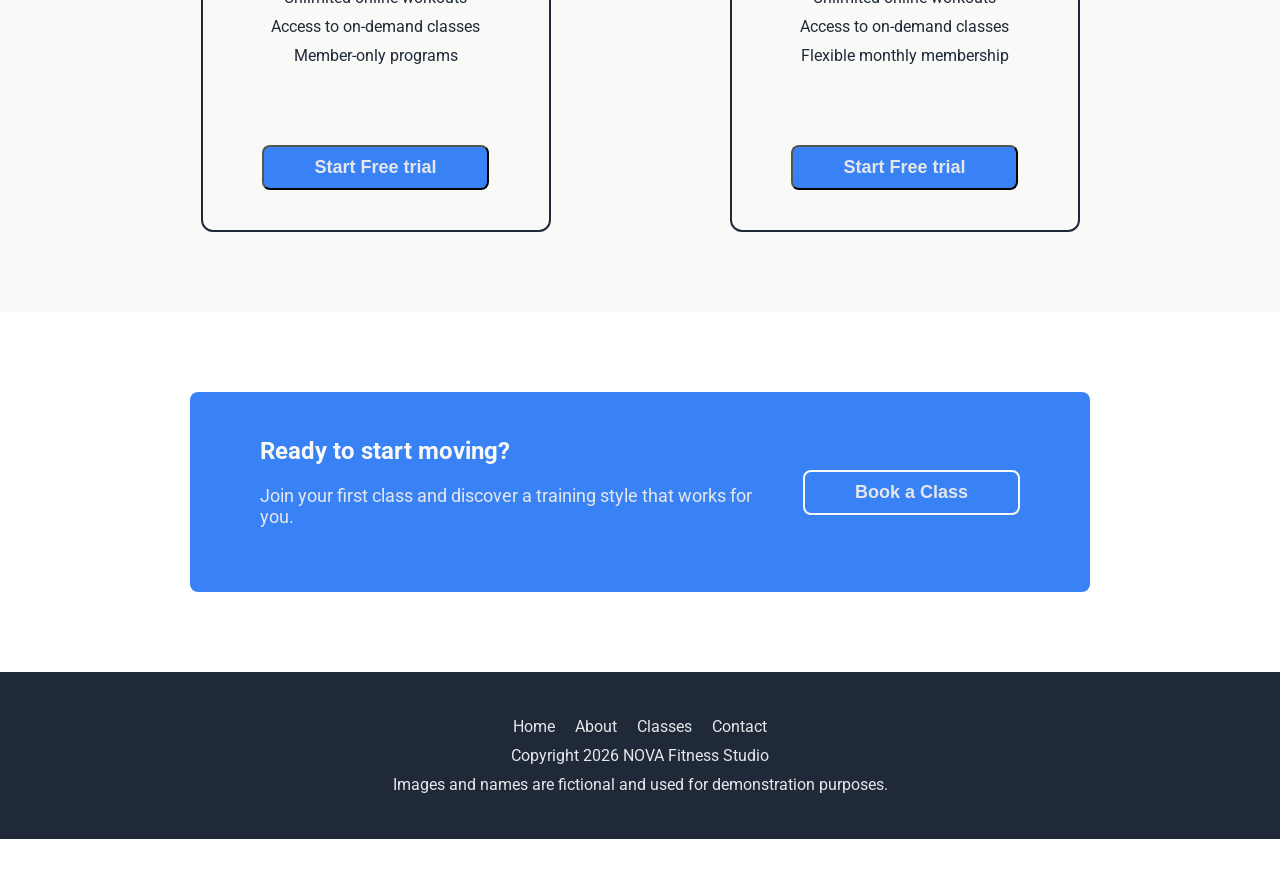
==== commit 4136a204: "Enhance footer with navigation and disclaimer Added footer navigation toggle and disclaimer text." ====
--- a/index.html
+++ b/index.html
@@ -210,13 +210,32 @@
         <button href="classes.html" class="button">Book a Class</button>
       </section>
     </main>
-    <footer>
+     <footer>
+      <input
+        type="checkbox"
+        id="footer-menu-toggle"
+        class="footer-menu-toggle"
+      />
+      <label
+        for="footer-menu-toggle"
+        class="footer-menu-button"
+        aria-label="Toggle footer navigation menu"
+      >
+        <span></span>
+        <span></span>
+        <span></span>
+      </label>
       <ul class="footer-nav">
-        <li><a href="#home">Home</a></li>
+        <li><a href="index.html#home">Home</a></li>
         <li><a href="about.html">About</a></li>
-        <li><a href="classes.html">Classes</a></li>
+        <li><a href="index.html#classes">Classes</a></li>
+        <li><a href="index.html#contact">Contact</a></li>
       </ul>
-      <p>Copyright © 2026 NOVA Fitness Studio</p>
+      <p>Copyright 2026 NOVA Fitness Studio</p>
+      <!-- trainer cards here -->
+      <p class="disclaimer">
+        Images and names are fictional and used for demonstration purposes.
+      </p>
     </footer>
   </body>
 </html>
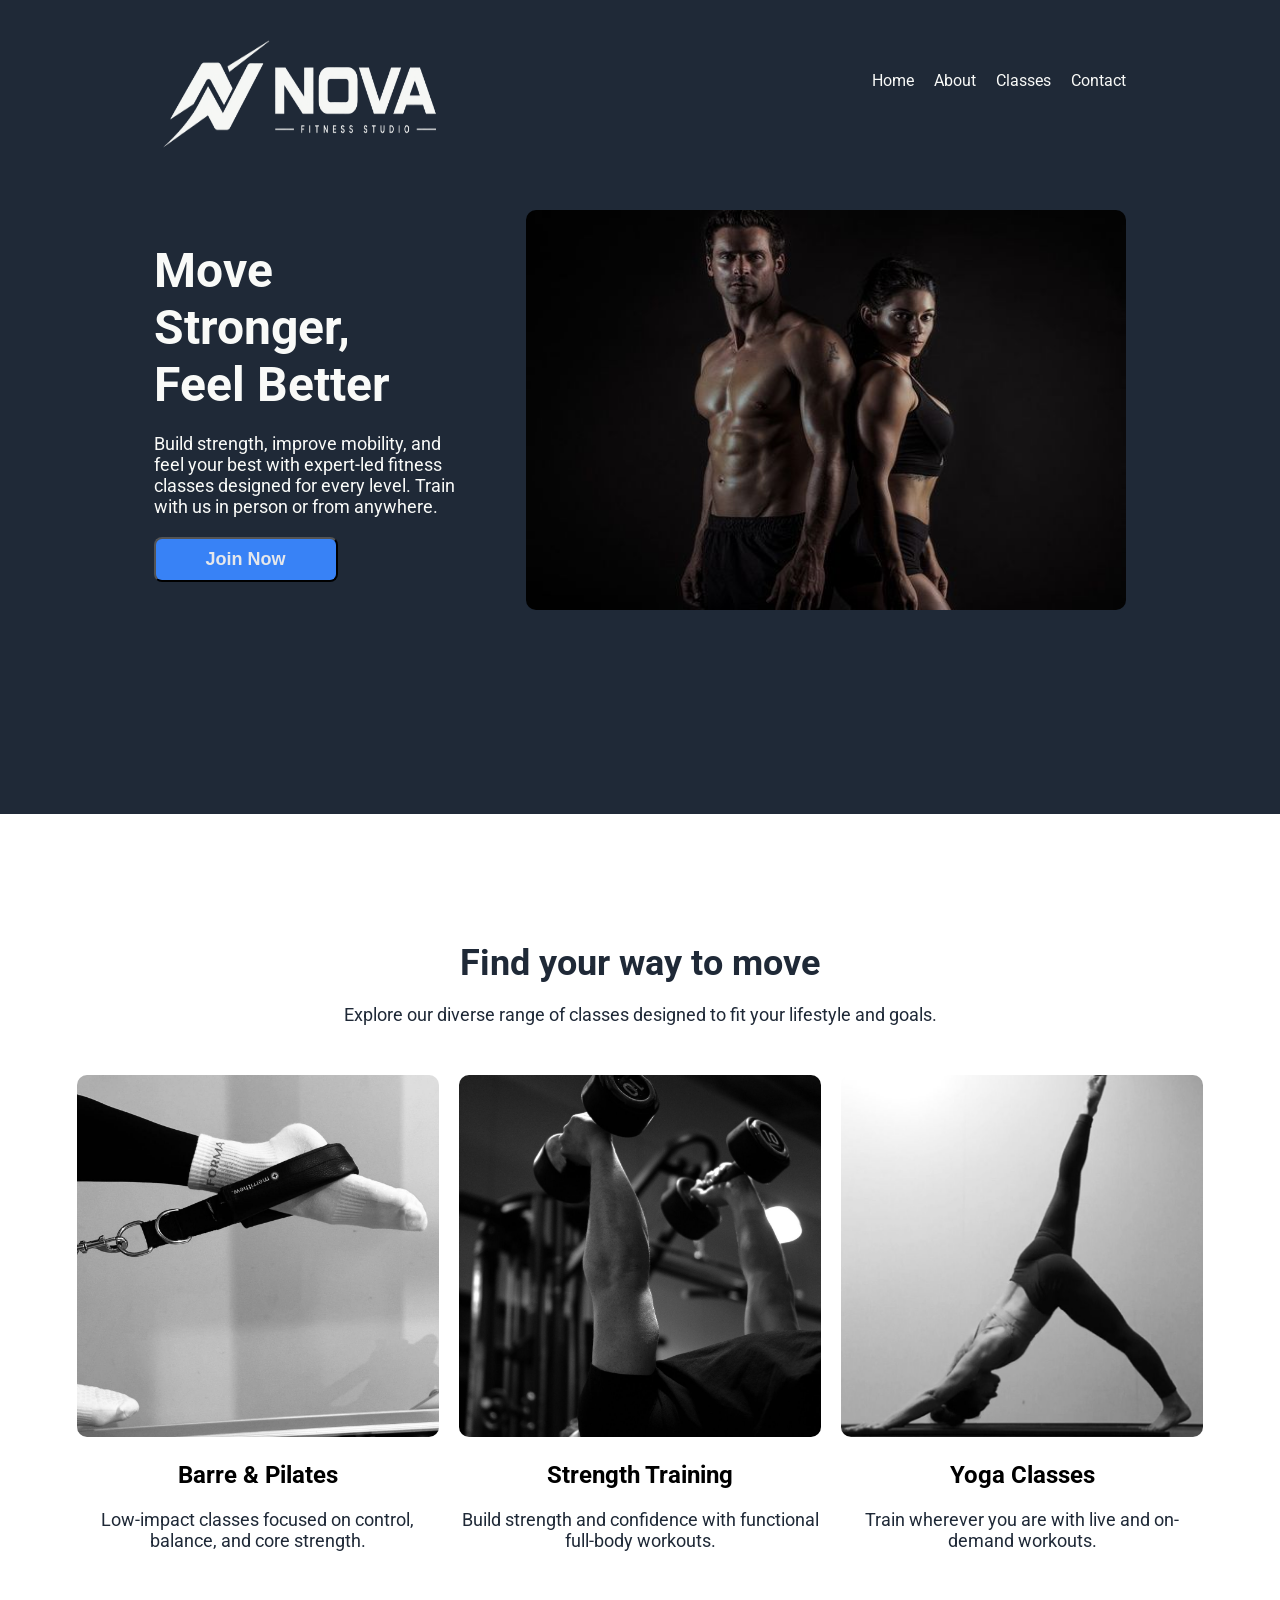
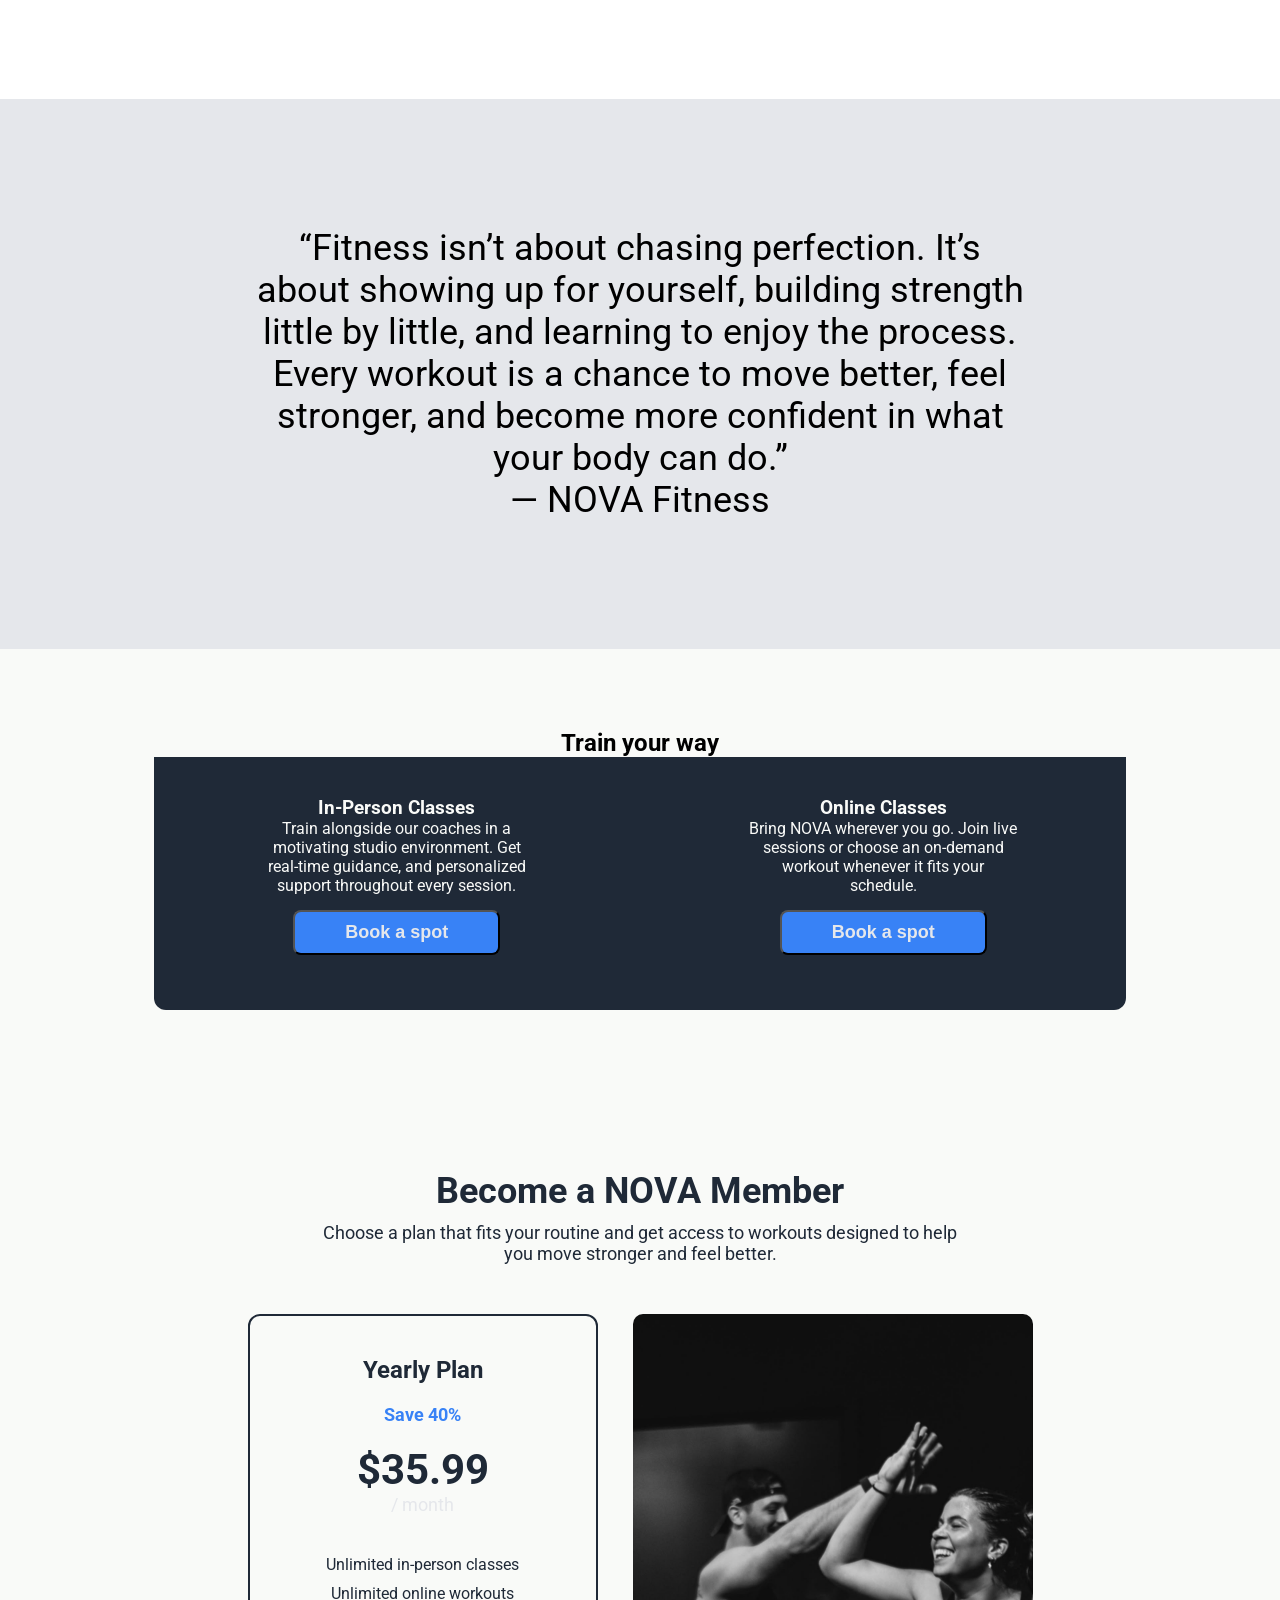
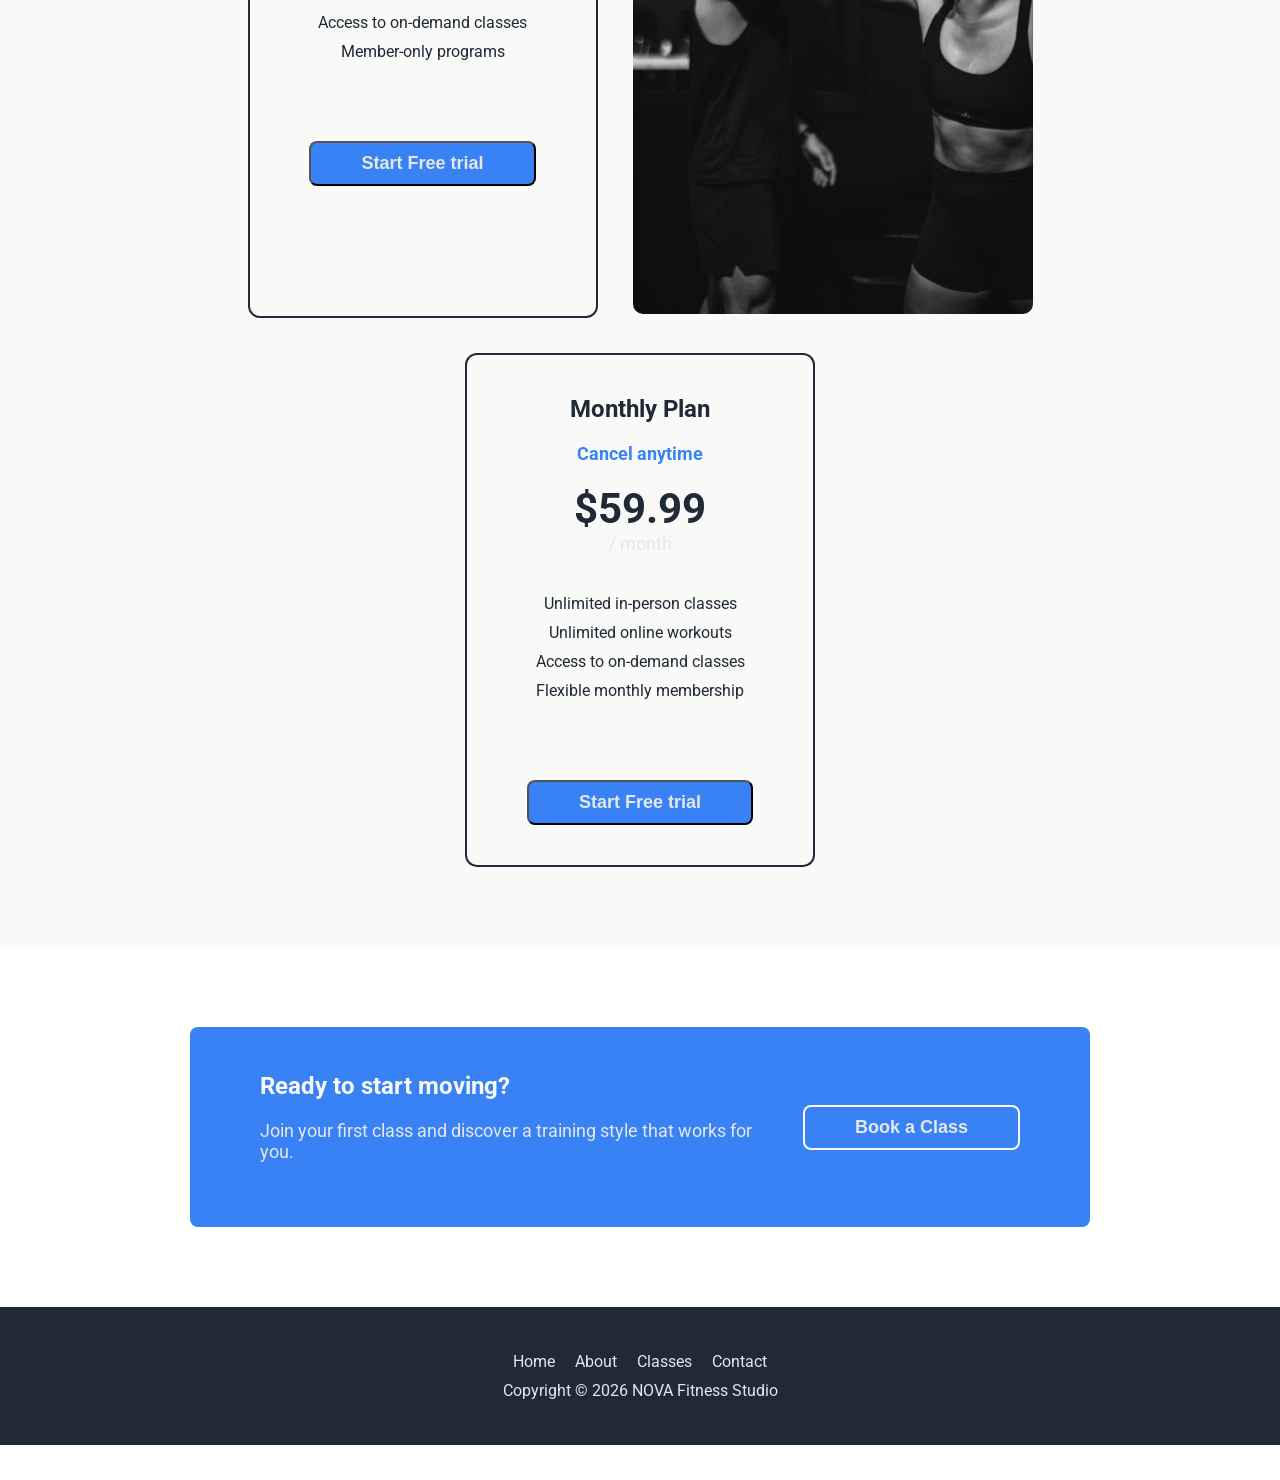
==== commit 48f51186: "Update index.html" ====
--- a/index.html
+++ b/index.html
@@ -1,241 +1,222 @@
 <!doctype html>
 <html lang="en">
-  <head>
-    <meta charset="UTF-8" />
-    <meta name="viewport" content="width=device-width, initial-scale=1.0" />
-    <title>NOVA STUDIO</title>
-    <link rel="stylesheet" href="style.css" />
-  </head>
-
-  <body>
-    <header>
-      <a href="index.html" aria-label="NOVA STUDIO home">
-        <img src="images/logo.png" alt="NOVA STUDIO logo" class="logo" />
-      </a>
-      <input type="checkbox" id="menu-toggle" class="menu-toggle" />
-      <label
-        for="menu-toggle"
-        class="menu-button"
-        aria-label="Toggle navigation menu"
-      >
-        <span></span>
-        <span></span>
-        <span></span>
-      </label>
-      <nav>
-        <ul>
-          <li><a href="index.html">Home</a></li>
-          <li><a href="about.html">About</a></li>
-          <li><a href="classes.html">Classes</a></li>
-        </ul>
-      </nav>
-    </header>
-    <main>
-      <section class="hero" id="home">
-        <article class="hero-content">
-          <h1>
-            Move Stronger, <br />
-            Feel Better
-          </h1>
-          <p>
-            Build strength, improve mobility, and feel your best with expert-led
-            fitness classes designed for every level. Train with us in person or
-            from anywhere.
-          </p>
-          <button href="classes.html" class="cta-button">Join Now</button>
-        </article>
+
+<head>
+  <meta charset="UTF-8" />
+  <meta name="viewport" content="width=device-width, initial-scale=1.0" />
+  <title>NOVA STUDIO</title>
+  <link rel="stylesheet" href="style.css" />
+</head>
+
+<body>
+  <header>
+    <img src="images/logo.png" alt="Logo" class="logo" />
+    <input type="checkbox" id="menu-toggle" class="menu-toggle" />
+    <label for="menu-toggle" class="menu-button" aria-label="Toggle navigation menu">
+      <span></span>
+      <span></span>
+      <span></span>
+    </label>
+    <nav>
+      <ul>
+        <li><a href="index.html">Home</a></li>
+        <li><a href="about.html">About</a></li>
+        <li><a href="#classes">Classes</a></li>
+        <li><a href="#contact">Contact</a></li>
+      </ul>
+    </nav>
+  </header>
+  <main>
+    <section class="hero" id="home">
+      <article class="hero-content">
+        <h1>Move Stronger, <br> Feel Better</h1>
+        <p>
+          Build strength, improve mobility, and feel your best with
+          expert-led fitness classes designed for every level.
+          Train with us in person or from anywhere.
+        </p>
+        <button href="classes.html" class="cta-button">Join Now</button>
+      </article>
+      <figure>
+        <img src="images/gym-buddies.jpg" alt="Gym buddies" class="hero-image">
+      </figure>
+    </section>
+    <section class="classes">
+      <h2>Find your way to move</h2>
+      <p>Explore our diverse range of classes designed to fit your lifestyle and goals.</p>
+      <div class="class-cards">
+        <article class="card-info">
+          <a href="pilates.html"><img src="images/pilates.jpg" alt="Pilates fitness class"></a>
+
+          <h3>Barre & Pilates</h3>
+
+          <p>
+            Low-impact classes focused on control,
+            balance, and core strength.
+          </p>
+        </article>
+
+
+        <article class="card-info">
+          <a href="strength-training.html"><img src="images/strength.jpg" alt="man lifting weights in a gym"></a>
+
+          <h3>Strength Training</h3>
+
+          <p>
+            Build strength and confidence with functional
+            full-body workouts.
+          </p>
+        </article>
+
+
+        <article class="card-info">
+          <a href="online-classes.html"><img src="images/yoga.jpg" alt="woman doing a yoga posture"></a>
+
+          <h3>Yoga Classes</h3>
+
+          <p>
+            Train wherever you are with live
+            and on-demand workouts.
+          </p>
+        </article>
+      </div>
+    </section>
+
+    <section class="quote">
+
+      <blockquote>
+
+        “Fitness isn’t about chasing perfection. It’s about showing up for yourself, building strength little by
+        little, and
+        learning to enjoy the process. Every workout is a chance to move better, feel stronger, and become more
+        confident in
+        what your body can do.”
+
+        <footer>
+          — NOVA Fitness
+        </footer>
+
+      </blockquote>
+
+    </section>
+    <section class="training-options">
+
+      <h2>Train your way</h2>
+      <section class="training-types">
+
+        <aside>
+          <h3>In-Person Classes</h3>
+
+          <p>
+            Train alongside our coaches in a
+            motivating studio environment. Get real-time guidance,
+            and personalized support
+            throughout every session.
+          </p>
+          <button href="classes.html" class="cta-button btn-classes">Book a spot</button>
+
+        </aside>
+        <aside>
+          <h3>Online Classes</h3>
+
+          <p>
+            Bring NOVA wherever you go. Join live sessions or
+            choose an on-demand workout whenever it fits your
+            schedule.
+          </p>
+
+          <button href="classes.html" class="cta-button btn-classes">Book a spot</button>
+        </aside>
+
+      </section>
+
+    </section>
+    <section class="plans">
+      <h2>Become a NOVA Member</h2>
+
+      <p>
+        Choose a plan that fits your routine and get access to workouts
+        designed to help you move stronger and feel better.
+      </p>
+
+      <section class="plan-cards">
+
+        <article class="plan-card">
+          <h3>Yearly Plan</h3>
+
+          <p class="plan-offer">Save 40%</p>
+
+          <p class="plan-price">
+            <span>$35.99</span>
+            / month
+          </p>
+
+          <ul>
+            <li>Unlimited in-person classes</li>
+            <li>Unlimited online workouts</li>
+            <li>Access to on-demand classes</li>
+            <li>Member-only programs</li>
+          </ul>
+
+          <button href="classes.html" class="cta-button">Start Free trial</button>
+        </article>
+
         <figure>
-          <img
-            src="images/gym-buddies.jpg"
-            alt="Gym buddies"
-            class="hero-image"
-          />
+          <img src="images/gym-buddies2.jpg" alt="Gym buddies" class="plan-img">
         </figure>
+        <article class="plan-card">
+          <h3>Monthly Plan</h3>
+
+          <p class="plan-offer">Cancel anytime</p>
+
+          <p class="plan-price">
+            <span>$59.99</span>
+            / month
+          </p>
+
+          <ul>
+            <li>Unlimited in-person classes</li>
+            <li>Unlimited online workouts</li>
+            <li>Access to on-demand classes</li>
+            <li>Flexible monthly membership</li>
+          </ul>
+
+          <button href="classes.html" class="cta-button">Start Free trial</button>
+        </article>
+
       </section>
-      <section class="classes">
-        <h2>Find your way to move</h2>
+    </section>
+    <section class="cta">
+
+      <article>
+        <h2>Ready to start moving?</h2>
+
         <p>
-          Explore our diverse range of classes designed to fit your lifestyle
-          and goals.
+          Join your first class and discover a training style
+          that works for you.
         </p>
-        <div class="class-cards">
-          <article class="card-info">
-            <a href="pilates.html"
-              ><img src="images/pilates.jpg" alt="Pilates fitness class"
-            /></a>
-
-            <h3>Barre & Pilates</h3>
-
-            <p>
-              Low-impact classes focused on control, balance, and core strength.
-            </p>
-          </article>
-
-          <article class="card-info">
-            <a href="strength-training.html"
-              ><img
-                src="images/strength.jpg"
-                alt="man lifting weights in a gym"
-            /></a>
-
-            <h3>Strength Training</h3>
-
-            <p>
-              Build strength and confidence with functional full-body workouts.
-            </p>
-          </article>
-
-          <article class="card-info">
-            <a href="online-classes.html"
-              ><img src="images/yoga.jpg" alt="woman doing a yoga posture"
-            /></a>
-
-            <h3>Yoga Classes</h3>
-
-            <p>Train wherever you are with live and on-demand workouts.</p>
-          </article>
-        </div>
-      </section>
-
-      <section class="quote">
-        <blockquote>
-          “Fitness isn’t about chasing perfection. It’s about showing up for
-          yourself, building strength little by little, and learning to enjoy
-          the process. Every workout is a chance to move better, feel stronger,
-          and become more confident in what your body can do.”
-
-          <footer>— NOVA Fitness</footer>
-        </blockquote>
-      </section>
-      <section class="training-options">
-        <h2>Train your way</h2>
-        <section class="training-types">
-          <aside>
-            <h3>In-Person Classes</h3>
-
-            <p>
-              Train alongside our coaches in a motivating studio environment.
-              Get real-time guidance, and personalized support throughout every
-              session.
-            </p>
-            <button href="classes.html" class="cta-button btn-classes">
-              Book a spot
-            </button>
-          </aside>
-          <aside>
-            <h3>Online Classes</h3>
-
-            <p>
-              Bring NOVA wherever you go. Join live sessions or choose an
-              on-demand workout whenever it fits your schedule.
-            </p>
-
-            <button href="classes.html" class="cta-button btn-classes">
-              Book a spot
-            </button>
-          </aside>
-        </section>
-      </section>
-      <section class="plans">
-        <h2>Become a NOVA Member</h2>
-
-        <p>
-          Choose a plan that fits your routine and get access to workouts
-          designed to help you move stronger and feel better.
-        </p>
-
-        <section class="plan-cards">
-          <article class="plan-card">
-            <h3>Yearly Plan</h3>
-
-            <p class="plan-offer">Save 40%</p>
-
-            <p class="plan-price">
-              <span>$35.99</span>
-              / month
-            </p>
-
-            <ul>
-              <li>Unlimited in-person classes</li>
-              <li>Unlimited online workouts</li>
-              <li>Access to on-demand classes</li>
-              <li>Member-only programs</li>
-            </ul>
-
-            <button href="classes.html" class="cta-button">
-              Start Free trial
-            </button>
-          </article>
-
-          <figure>
-            <img
-              src="imagess/gym-buddies2.jpg"
-              alt="Gym buddies"
-              class="plan-img"
-            />
-          </figure>
-          <article class="plan-card">
-            <h3>Monthly Plan</h3>
-
-            <p class="plan-offer">Cancel anytime</p>
-
-            <p class="plan-price">
-              <span>$59.99</span>
-              / month
-            </p>
-
-            <ul>
-              <li>Unlimited in-person classes</li>
-              <li>Unlimited online workouts</li>
-              <li>Access to on-demand classes</li>
-              <li>Flexible monthly membership</li>
-            </ul>
-
-            <button href="classes.html" class="cta-button">
-              Start Free trial
-            </button>
-          </article>
-        </section>
-      </section>
-      <section class="cta">
-        <article>
-          <h2>Ready to start moving?</h2>
-
-          <p>
-            Join your first class and discover a training style that works for
-            you.
-          </p>
-        </article>
-
-        <button href="classes.html" class="button">Book a Class</button>
-      </section>
-    </main>
-     <footer>
-      <input
-        type="checkbox"
-        id="footer-menu-toggle"
-        class="footer-menu-toggle"
-      />
-      <label
-        for="footer-menu-toggle"
-        class="footer-menu-button"
-        aria-label="Toggle footer navigation menu"
-      >
-        <span></span>
-        <span></span>
-        <span></span>
-      </label>
-      <ul class="footer-nav">
-        <li><a href="index.html#home">Home</a></li>
-        <li><a href="about.html">About</a></li>
-        <li><a href="index.html#classes">Classes</a></li>
-        <li><a href="index.html#contact">Contact</a></li>
-      </ul>
-      <p>Copyright 2026 NOVA Fitness Studio</p>
-      <!-- trainer cards here -->
-      <p class="disclaimer">
-        Images and names are fictional and used for demonstration purposes.
-      </p>
-    </footer>
-  </body>
-</html>
+      </article>
+
+      <button href="classes.html" class="button">
+        Book a Class
+      </button>
+    </section>
+  </main>
+  <footer>
+    <input type="checkbox" id="footer-menu-toggle" class="footer-menu-toggle" />
+    <label for="footer-menu-toggle" class="footer-menu-button" aria-label="Toggle footer navigation menu">
+      <span></span>
+      <span></span>
+      <span></span>
+    </label>
+    <ul class="footer-nav">
+      <li><a href="#home">Home</a></li>
+      <li><a href="about.html">About</a></li>
+      <li><a href="classes.html">Classes</a></li>
+      <li><a href="#contact">Contact</a></li>
+    </ul>
+    <p>Copyright © 2026 NOVA Fitness Studio</p>
+  </footer>
+</body>
+
+</html>
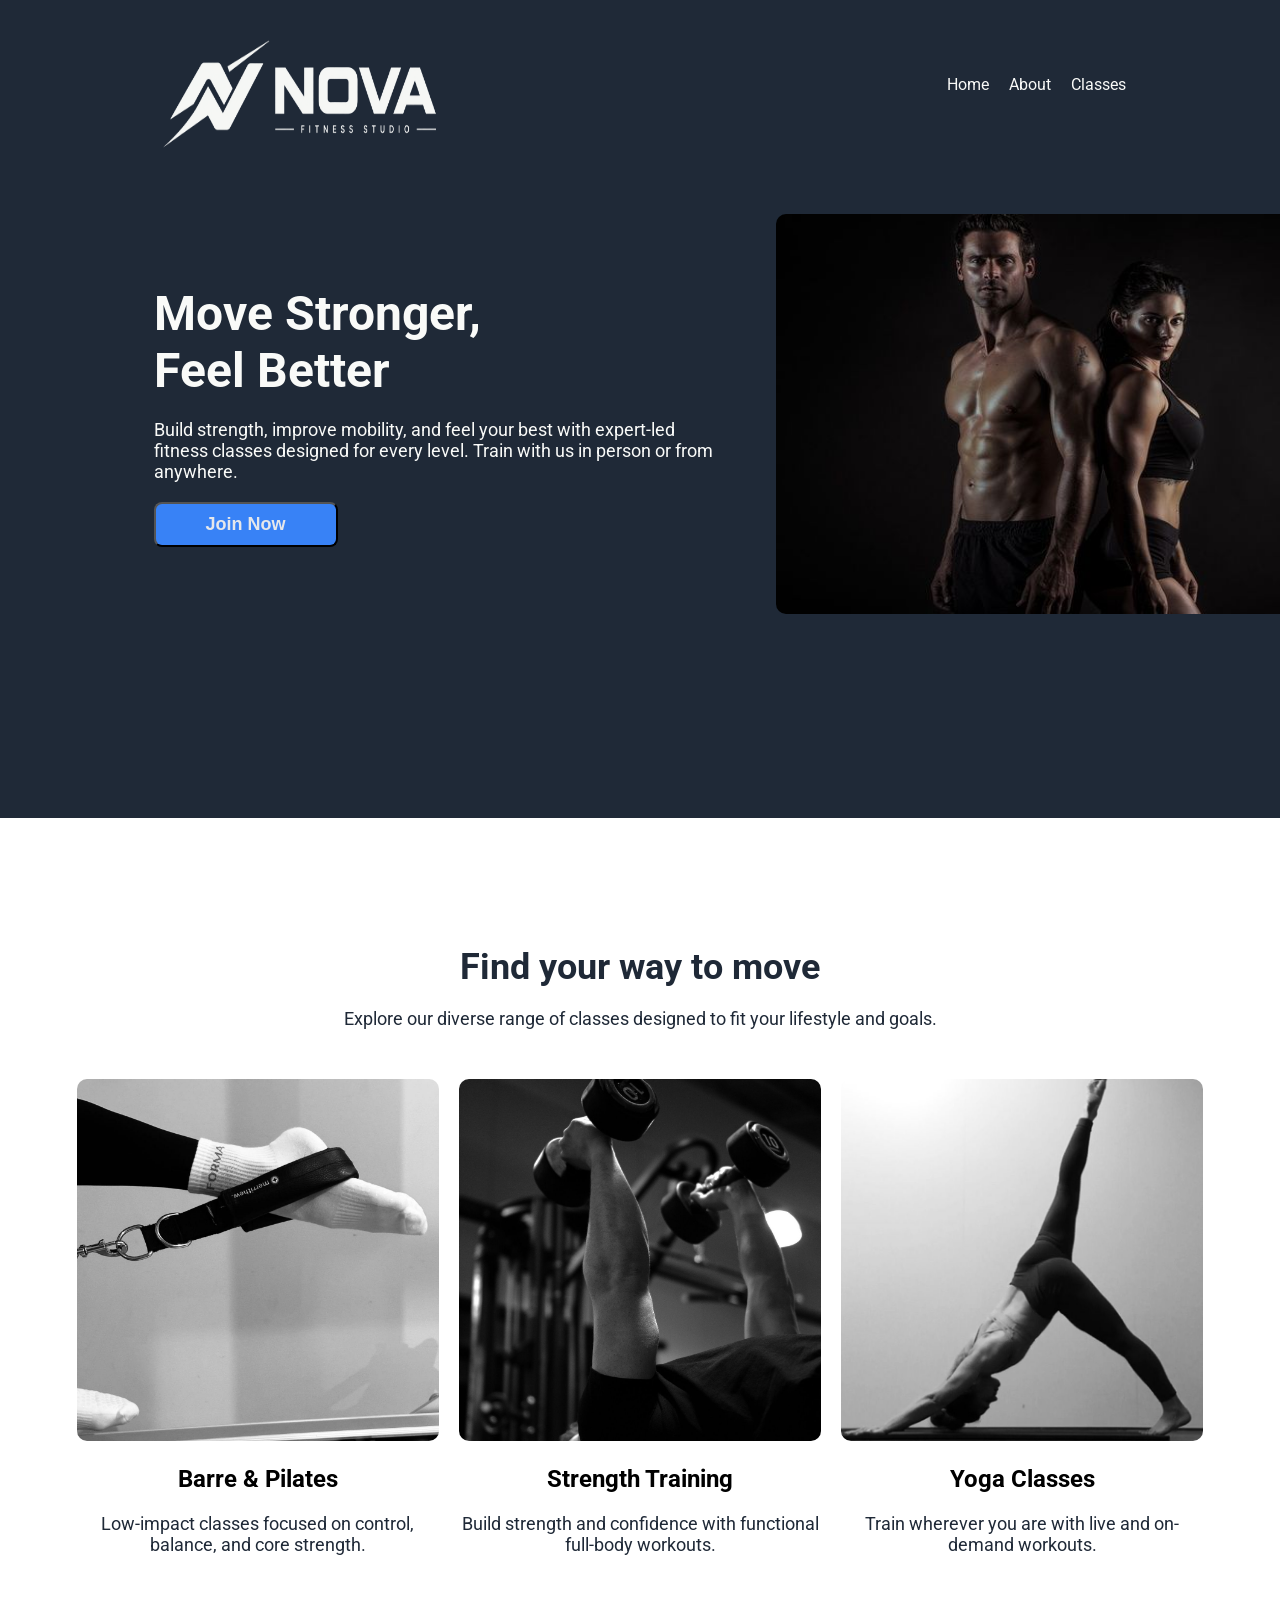
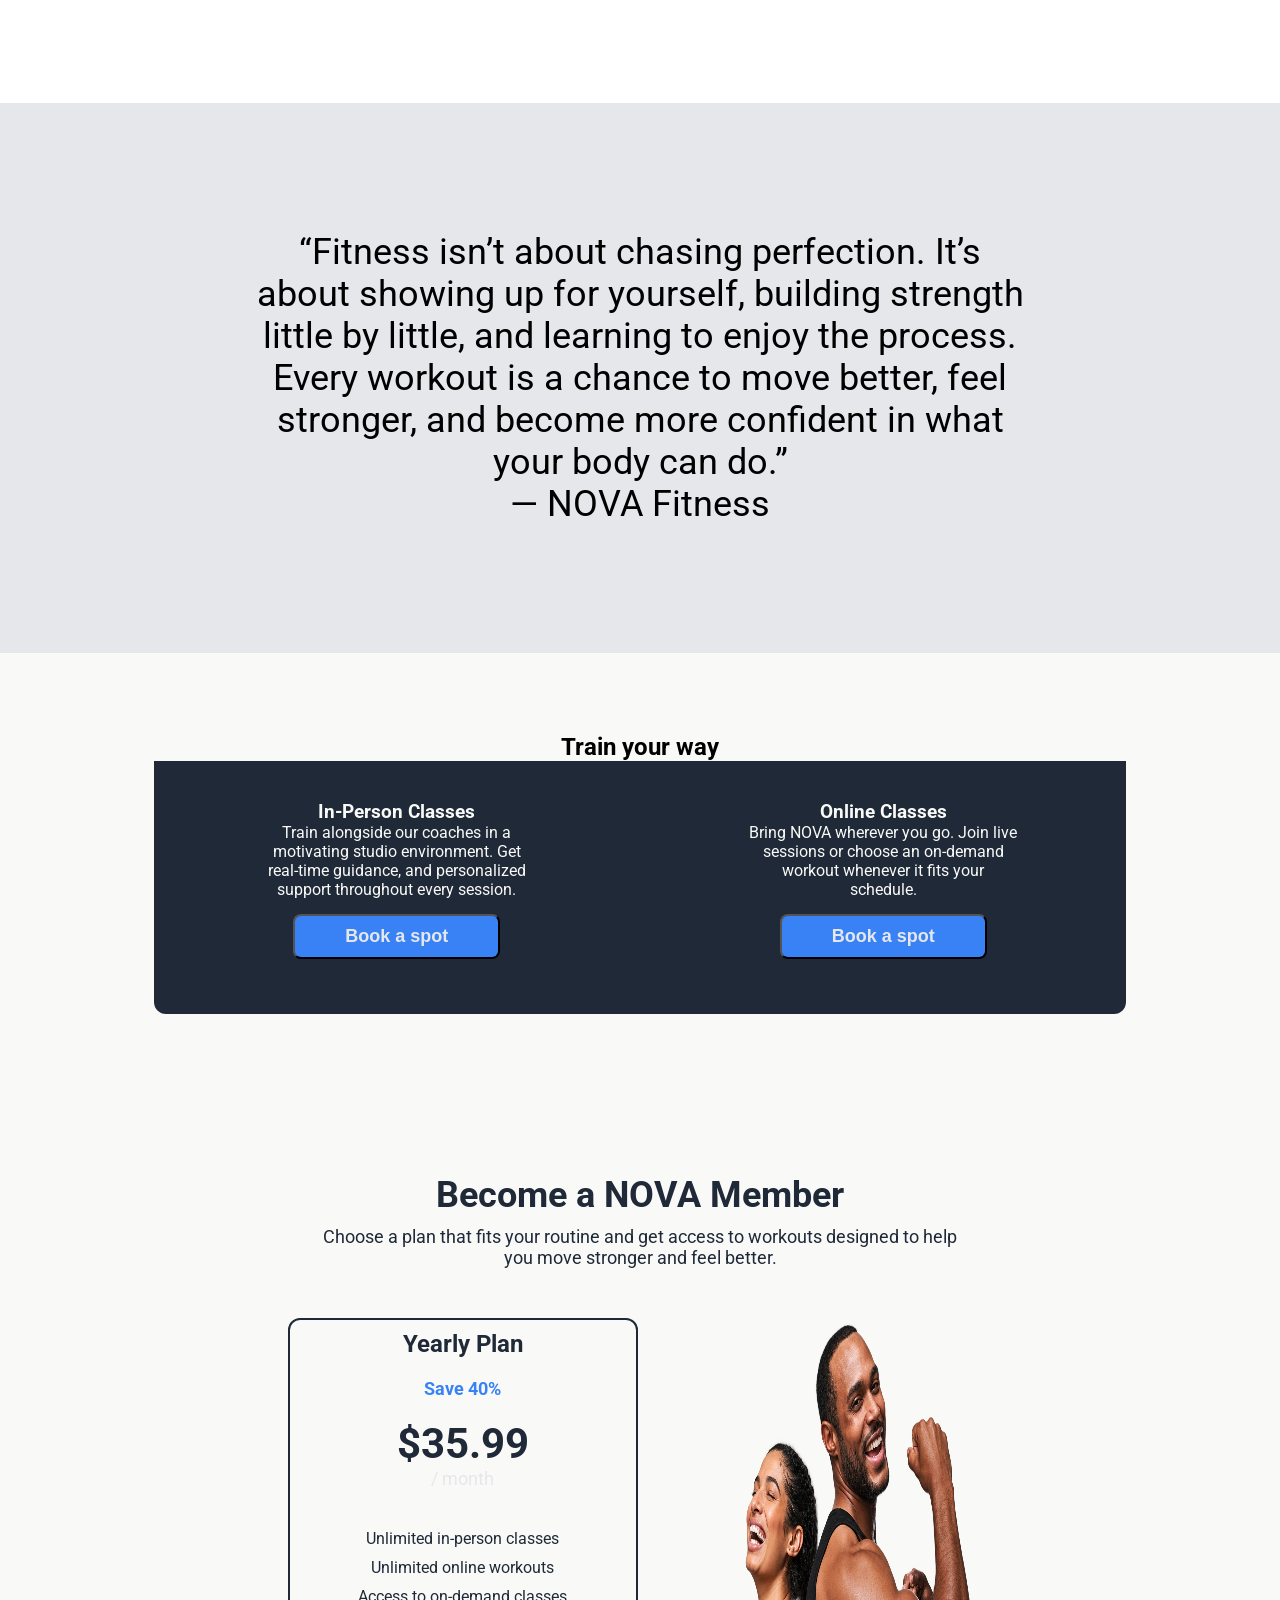
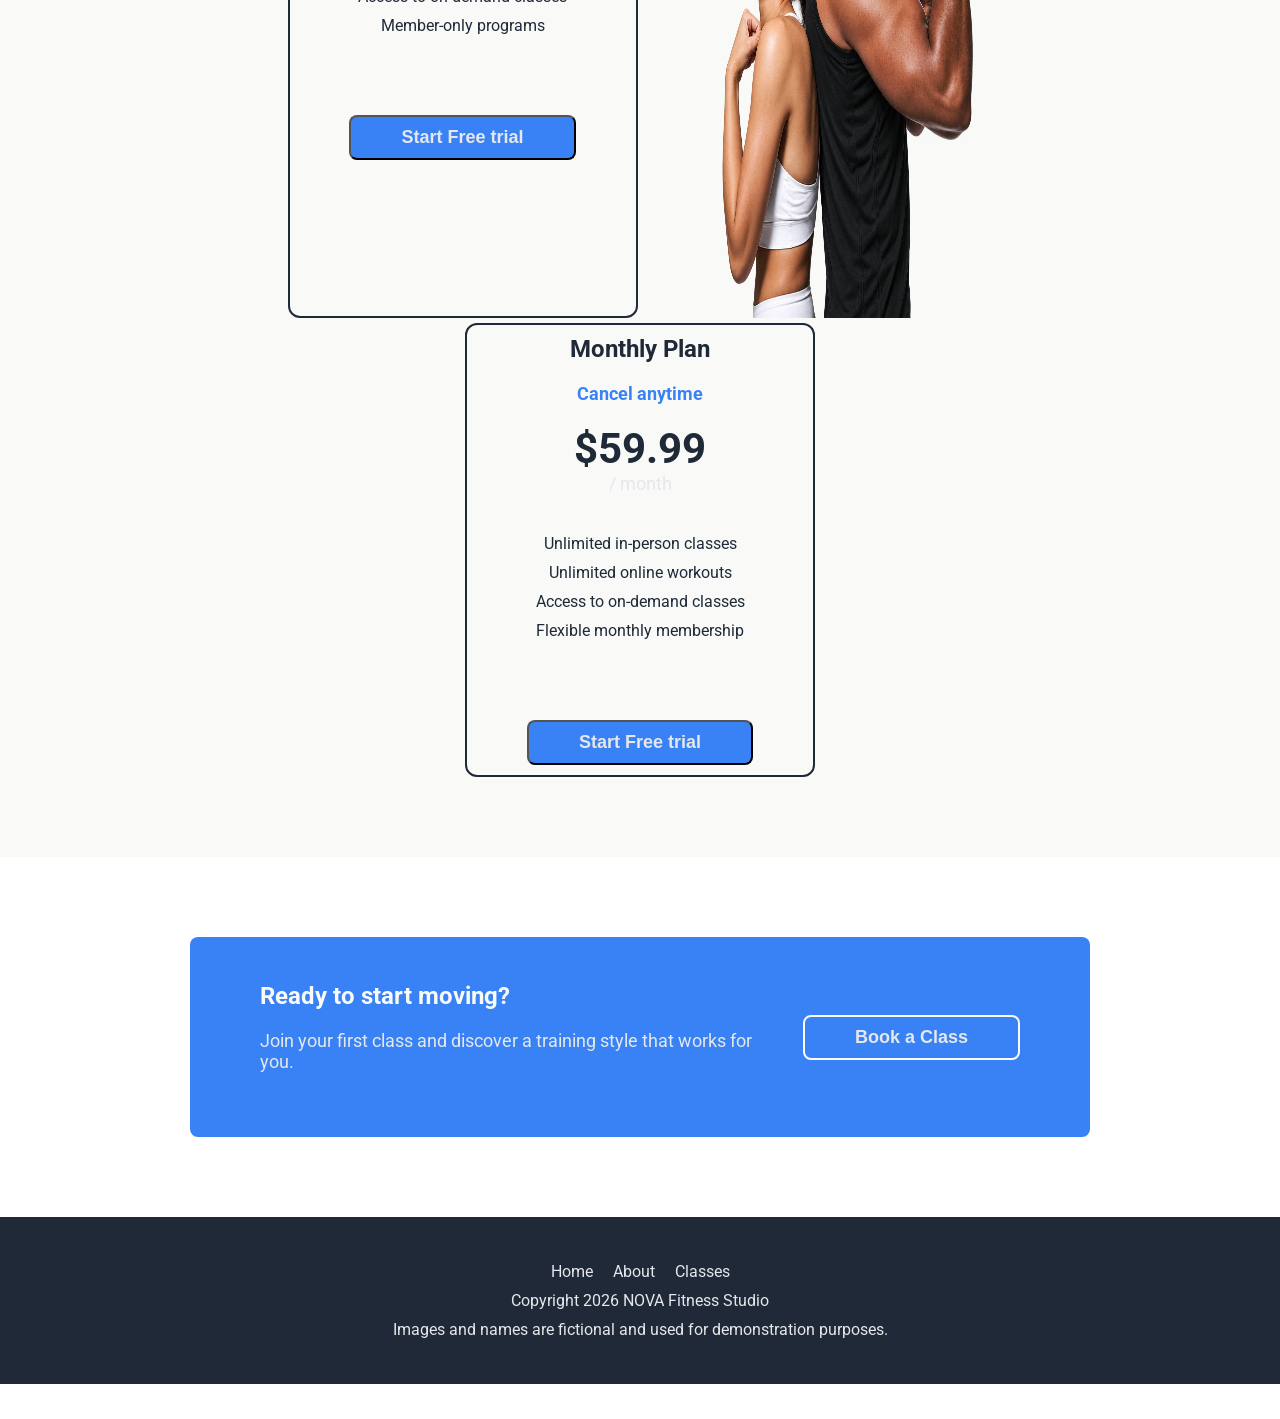
==== commit b0a1b533: "add gym-buddies.png" ====
--- a/index.html
+++ b/index.html
@@ -1,222 +1,240 @@
 <!doctype html>
 <html lang="en">
-
-<head>
-  <meta charset="UTF-8" />
-  <meta name="viewport" content="width=device-width, initial-scale=1.0" />
-  <title>NOVA STUDIO</title>
-  <link rel="stylesheet" href="style.css" />
-</head>
-
-<body>
-  <header>
-    <img src="images/logo.png" alt="Logo" class="logo" />
-    <input type="checkbox" id="menu-toggle" class="menu-toggle" />
-    <label for="menu-toggle" class="menu-button" aria-label="Toggle navigation menu">
-      <span></span>
-      <span></span>
-      <span></span>
-    </label>
-    <nav>
-      <ul>
+  <head>
+    <meta charset="UTF-8" />
+    <meta name="viewport" content="width=device-width, initial-scale=1.0" />
+    <title>NOVA STUDIO</title>
+    <link rel="stylesheet" href="style.css" />
+  </head>
+
+  <body>
+    <header>
+      <a href="index.html" aria-label="NOVA STUDIO home">
+        <img src="images/logo.png" alt="NOVA STUDIO logo" class="logo" />
+      </a>
+      <input type="checkbox" id="menu-toggle" class="menu-toggle" />
+      <label
+        for="menu-toggle"
+        class="menu-button"
+        aria-label="Toggle navigation menu"
+      >
+        <span></span>
+        <span></span>
+        <span></span>
+      </label>
+      <nav>
+        <ul>
+          <li><a href="index.html">Home</a></li>
+          <li><a href="about.html">About</a></li>
+          <li><a href="classes.html">Classes</a></li>
+        </ul>
+      </nav>
+    </header>
+    <main>
+      <section class="hero" id="home">
+        <article class="hero-content">
+          <h1>
+            Move Stronger, <br />
+            Feel Better
+          </h1>
+          <p>
+            Build strength, improve mobility, and feel your best with expert-led
+            fitness classes designed for every level. Train with us in person or
+            from anywhere.
+          </p>
+          <button href="classes.html" class="cta-button">Join Now</button>
+        </article>
+        <figure>
+          <img
+            src="images/gym-buddies.jpg"
+            alt="Gym buddies"
+            class="hero-image"
+          />
+        </figure>
+      </section>
+      <section class="classes">
+        <h2>Find your way to move</h2>
+        <p>
+          Explore our diverse range of classes designed to fit your lifestyle
+          and goals.
+        </p>
+        <div class="class-cards">
+          <article class="card-info">
+            <a href="pilates.html"
+              ><img src="images/pilates.jpg" alt="Pilates fitness class"
+            /></a>
+
+            <h3>Barre & Pilates</h3>
+
+            <p>
+              Low-impact classes focused on control, balance, and core strength.
+            </p>
+          </article>
+
+          <article class="card-info">
+            <a href="strength-training.html"
+              ><img
+                src="images/strength.jpg"
+                alt="man lifting weights in a gym"
+            /></a>
+
+            <h3>Strength Training</h3>
+
+            <p>
+              Build strength and confidence with functional full-body workouts.
+            </p>
+          </article>
+
+          <article class="card-info">
+            <a href="online-classes.html"
+              ><img src="images/yoga.jpg" alt="woman doing a yoga posture"
+            /></a>
+
+            <h3>Yoga Classes</h3>
+
+            <p>Train wherever you are with live and on-demand workouts.</p>
+          </article>
+        </div>
+      </section>
+
+      <section class="quote">
+        <blockquote>
+          “Fitness isn’t about chasing perfection. It’s about showing up for
+          yourself, building strength little by little, and learning to enjoy
+          the process. Every workout is a chance to move better, feel stronger,
+          and become more confident in what your body can do.”
+
+          <footer>— NOVA Fitness</footer>
+        </blockquote>
+      </section>
+      <section class="training-options">
+        <h2>Train your way</h2>
+        <section class="training-types">
+          <aside>
+            <h3>In-Person Classes</h3>
+
+            <p>
+              Train alongside our coaches in a motivating studio environment.
+              Get real-time guidance, and personalized support throughout every
+              session.
+            </p>
+            <button href="classes.html" class="cta-button btn-classes">
+              Book a spot
+            </button>
+          </aside>
+          <aside>
+            <h3>Online Classes</h3>
+
+            <p>
+              Bring NOVA wherever you go. Join live sessions or choose an
+              on-demand workout whenever it fits your schedule.
+            </p>
+
+            <button href="classes.html" class="cta-button btn-classes">
+              Book a spot
+            </button>
+          </aside>
+        </section>
+      </section>
+      <section class="plans">
+        <h2>Become a NOVA Member</h2>
+
+        <p>
+          Choose a plan that fits your routine and get access to workouts
+          designed to help you move stronger and feel better.
+        </p>
+
+        <section class="plan-cards">
+          <article class="plan-card">
+            <h3>Yearly Plan</h3>
+
+            <p class="plan-offer">Save 40%</p>
+
+            <p class="plan-price">
+              <span>$35.99</span>
+              / month
+            </p>
+
+            <ul>
+              <li>Unlimited in-person classes</li>
+              <li>Unlimited online workouts</li>
+              <li>Access to on-demand classes</li>
+              <li>Member-only programs</li>
+            </ul>
+
+            <button href="classes.html" class="cta-button">
+              Start Free trial
+            </button>
+          </article>
+
+          <figure>
+            <img
+              src="images/gym-buddies.png"
+              alt="Gym buddies"
+              class="plan-img"
+            />
+          </figure>
+          <article class="plan-card">
+            <h3>Monthly Plan</h3>
+
+            <p class="plan-offer">Cancel anytime</p>
+
+            <p class="plan-price">
+              <span>$59.99</span>
+              / month
+            </p>
+
+            <ul>
+              <li>Unlimited in-person classes</li>
+              <li>Unlimited online workouts</li>
+              <li>Access to on-demand classes</li>
+              <li>Flexible monthly membership</li>
+            </ul>
+
+            <button href="classes.html" class="cta-button">
+              Start Free trial
+            </button>
+          </article>
+        </section>
+      </section>
+      <section class="cta">
+        <article>
+          <h2>Ready to start moving?</h2>
+
+          <p>
+            Join your first class and discover a training style that works for
+            you.
+          </p>
+        </article>
+
+        <button href="classes.html" class="button">Book a Class</button>
+      </section>
+    </main>
+    <footer>
+      <input
+        type="checkbox"
+        id="footer-menu-toggle"
+        class="footer-menu-toggle"
+      />
+      <label
+        for="footer-menu-toggle"
+        class="footer-menu-button"
+        aria-label="Toggle footer navigation menu"
+      >
+        <span></span>
+        <span></span>
+        <span></span>
+      </label>
+      <ul class="footer-nav">
         <li><a href="index.html">Home</a></li>
         <li><a href="about.html">About</a></li>
-        <li><a href="#classes">Classes</a></li>
-        <li><a href="#contact">Contact</a></li>
+        <li><a href="classes.html">Classes</a></li>
       </ul>
-    </nav>
-  </header>
-  <main>
-    <section class="hero" id="home">
-      <article class="hero-content">
-        <h1>Move Stronger, <br> Feel Better</h1>
-        <p>
-          Build strength, improve mobility, and feel your best with
-          expert-led fitness classes designed for every level.
-          Train with us in person or from anywhere.
-        </p>
-        <button href="classes.html" class="cta-button">Join Now</button>
-      </article>
-      <figure>
-        <img src="images/gym-buddies.jpg" alt="Gym buddies" class="hero-image">
-      </figure>
-    </section>
-    <section class="classes">
-      <h2>Find your way to move</h2>
-      <p>Explore our diverse range of classes designed to fit your lifestyle and goals.</p>
-      <div class="class-cards">
-        <article class="card-info">
-          <a href="pilates.html"><img src="images/pilates.jpg" alt="Pilates fitness class"></a>
-
-          <h3>Barre & Pilates</h3>
-
-          <p>
-            Low-impact classes focused on control,
-            balance, and core strength.
-          </p>
-        </article>
-
-
-        <article class="card-info">
-          <a href="strength-training.html"><img src="images/strength.jpg" alt="man lifting weights in a gym"></a>
-
-          <h3>Strength Training</h3>
-
-          <p>
-            Build strength and confidence with functional
-            full-body workouts.
-          </p>
-        </article>
-
-
-        <article class="card-info">
-          <a href="online-classes.html"><img src="images/yoga.jpg" alt="woman doing a yoga posture"></a>
-
-          <h3>Yoga Classes</h3>
-
-          <p>
-            Train wherever you are with live
-            and on-demand workouts.
-          </p>
-        </article>
-      </div>
-    </section>
-
-    <section class="quote">
-
-      <blockquote>
-
-        “Fitness isn’t about chasing perfection. It’s about showing up for yourself, building strength little by
-        little, and
-        learning to enjoy the process. Every workout is a chance to move better, feel stronger, and become more
-        confident in
-        what your body can do.”
-
-        <footer>
-          — NOVA Fitness
-        </footer>
-
-      </blockquote>
-
-    </section>
-    <section class="training-options">
-
-      <h2>Train your way</h2>
-      <section class="training-types">
-
-        <aside>
-          <h3>In-Person Classes</h3>
-
-          <p>
-            Train alongside our coaches in a
-            motivating studio environment. Get real-time guidance,
-            and personalized support
-            throughout every session.
-          </p>
-          <button href="classes.html" class="cta-button btn-classes">Book a spot</button>
-
-        </aside>
-        <aside>
-          <h3>Online Classes</h3>
-
-          <p>
-            Bring NOVA wherever you go. Join live sessions or
-            choose an on-demand workout whenever it fits your
-            schedule.
-          </p>
-
-          <button href="classes.html" class="cta-button btn-classes">Book a spot</button>
-        </aside>
-
-      </section>
-
-    </section>
-    <section class="plans">
-      <h2>Become a NOVA Member</h2>
-
-      <p>
-        Choose a plan that fits your routine and get access to workouts
-        designed to help you move stronger and feel better.
+      <p>Copyright 2026 NOVA Fitness Studio</p>
+      <!-- trainer cards here -->
+      <p class="disclaimer">
+        Images and names are fictional and used for demonstration purposes.
       </p>
-
-      <section class="plan-cards">
-
-        <article class="plan-card">
-          <h3>Yearly Plan</h3>
-
-          <p class="plan-offer">Save 40%</p>
-
-          <p class="plan-price">
-            <span>$35.99</span>
-            / month
-          </p>
-
-          <ul>
-            <li>Unlimited in-person classes</li>
-            <li>Unlimited online workouts</li>
-            <li>Access to on-demand classes</li>
-            <li>Member-only programs</li>
-          </ul>
-
-          <button href="classes.html" class="cta-button">Start Free trial</button>
-        </article>
-
-        <figure>
-          <img src="images/gym-buddies2.jpg" alt="Gym buddies" class="plan-img">
-        </figure>
-        <article class="plan-card">
-          <h3>Monthly Plan</h3>
-
-          <p class="plan-offer">Cancel anytime</p>
-
-          <p class="plan-price">
-            <span>$59.99</span>
-            / month
-          </p>
-
-          <ul>
-            <li>Unlimited in-person classes</li>
-            <li>Unlimited online workouts</li>
-            <li>Access to on-demand classes</li>
-            <li>Flexible monthly membership</li>
-          </ul>
-
-          <button href="classes.html" class="cta-button">Start Free trial</button>
-        </article>
-
-      </section>
-    </section>
-    <section class="cta">
-
-      <article>
-        <h2>Ready to start moving?</h2>
-
-        <p>
-          Join your first class and discover a training style
-          that works for you.
-        </p>
-      </article>
-
-      <button href="classes.html" class="button">
-        Book a Class
-      </button>
-    </section>
-  </main>
-  <footer>
-    <input type="checkbox" id="footer-menu-toggle" class="footer-menu-toggle" />
-    <label for="footer-menu-toggle" class="footer-menu-button" aria-label="Toggle footer navigation menu">
-      <span></span>
-      <span></span>
-      <span></span>
-    </label>
-    <ul class="footer-nav">
-      <li><a href="#home">Home</a></li>
-      <li><a href="about.html">About</a></li>
-      <li><a href="classes.html">Classes</a></li>
-      <li><a href="#contact">Contact</a></li>
-    </ul>
-    <p>Copyright © 2026 NOVA Fitness Studio</p>
-  </footer>
-</body>
-
-</html>+    </footer>
+  </body>
+</html>
--- a/style.css
+++ b/style.css
@@ -1,813 +1,825 @@
 @import url("https://fonts.googleapis.com/css2?family=Roboto&display=swap");
 
 :root {
-    --main-text: #1f2937;
-    --hero-header-text: #f9faf8;
-    --secondary-color: #e5e7eb;
-    --btn-text-color: #3882f6;
+  --main-text: #1f2937;
+  --hero-header-text: #f9faf8;
+  --secondary-color: #e5e7eb;
+  --btn-text-color: #3882f6;
 }
 
 * {
-    box-sizing: border-box;
-    margin: 0;
-    padding: 0;
+  box-sizing: border-box;
+  margin: 0;
+  padding: 0;
 }
 
 body {
-    font-family: "Roboto", sans-serif;
+  font-family: "Roboto", sans-serif;
 }
 
 a {
-    text-decoration: none;
-    color: inherit;
+  text-decoration: none;
+  color: inherit;
 }
 
 /* HEADER + HERO */
 
 header,
 header ul {
-    display: flex;
-    justify-content: space-between;
-    align-items: center;
-    align-items: flex-end;
+  display: flex;
+  justify-content: space-between;
+  align-items: center;
+  align-items: flex-end;
 }
 
 ul {
-    gap: 20px;
-    list-style: none;
+  gap: 20px;
+  list-style: none;
 }
 
 header,
 .hero {
-    background-color: var(--main-text);
-    color: var(--hero-header-text);
-    padding: 20px 12%;
-    display: flex;
+  background-color: var(--main-text);
+  color: var(--hero-header-text);
+  padding: 20px 12%;
+  display: flex;
 }
 
 nav {
-    display: flex;
-    justify-content: space-between;
-    align-items: center;
-    margin-bottom: 80px;
+  display: flex;
+  justify-content: space-between;
+  align-items: center;
+  margin-bottom: 80px;
 }
 
 nav a:hover {
-    color: var(--btn-text-color);
+  color: var(--btn-text-color);
 }
 
 .menu-toggle,
 .menu-button {
-    display: none;
+  display: none;
 } /*hides the burguer menu in the desktop version. verify the media queries  */
 
 .logo {
-    width: 300px;
-    height: 150px;
+  width: 300px;
+  height: 150px;
 }
 
 /* HERO */
 
 .hero {
-    display: flex;
-    justify-content: space-between;
-    align-items: center;
-    gap: 60px;
-    padding-bottom: 200px;
+  display: flex;
+  justify-content: space-between;
+  align-items: center;
+  gap: 60px;
+  padding-bottom: 200px;
 }
 
 .hero-image {
-    width: 600px;
-    height: 400px;
-    border-radius: 10px;
+  width: 600px;
+  height: 400px;
+  border-radius: 10px;
 }
 
 article h1 {
-    font-size: 48px;
+  font-size: 48px;
 }
 
 article p {
-    font-size: 18px;
-    margin: 20px 0;
+  font-size: 18px;
+  margin: 20px 0;
 }
 
 /* BUTTON */
 
 button {
-    background-color: var(--btn-text-color);
-    padding: 10px 50px;
-    border-radius: 8px;
-    font-size: 18px;
-    font-weight: bold;
-    color: var(--secondary-color);
+  background-color: var(--btn-text-color);
+  padding: 10px 50px;
+  border-radius: 8px;
+  font-size: 18px;
+  font-weight: bold;
+  color: var(--secondary-color);
 }
 
 button:hover {
-    background-color: #2563eb;
+  background-color: #2563eb;
 }
 
 /* CLASSES / INFORMATION */
 
 .classes {
-    text-align: center;
-    margin: 10% 0;
+  text-align: center;
+  margin: 10% 0;
 }
 
 .classes h2,
 .classes p {
-    color: var(--main-text);
+  color: var(--main-text);
 }
 
 .classes h2 {
-    font-size: 36px;
-    margin: 50px 0 20px;
+  font-size: 36px;
+  margin: 50px 0 20px;
 }
 
 .classes p {
-    font-size: 18px;
-    margin-bottom: 50px;
-    text-align: center;
+  font-size: 18px;
+  margin-bottom: 50px;
+  text-align: center;
 }
 
 /* CARD CARDS */
 
 .class-cards {
-    display: flex;
-    flex-wrap: wrap; /* cards will be onto the next row when they dont fit in the screen*/
-    justify-content: center;
-    gap: 20px;
-    margin-top: 20px;
-    padding: 0 6%;
-    text-align: center;
+  display: flex;
+  flex-wrap: wrap; /* cards will be onto the next row when they dont fit in the screen*/
+  justify-content: center;
+  gap: 20px;
+  margin-top: 20px;
+  padding: 0 6%;
+  text-align: center;
 }
 
 .card-info {
-    flex: 1 1 280px;
-    max-width: 400px;
+  flex: 1 1 280px;
+  max-width: 400px;
 } /*responsive part where the cards in the index page can grow, shrink with a base width of 280px and 400px*/
 
 .card-info img {
-    width: 100%;
-    aspect-ratio: 1 / 1;
-    object-fit: cover;
-    border-radius: 10px;
+  width: 100%;
+  aspect-ratio: 1 / 1;
+  object-fit: cover;
+  border-radius: 10px;
 } /*image cover 100% of its container and keep it*/
 
 .card-info h3 {
-    font-size: 24px;
-    margin: 20px 0 10px;
+  font-size: 24px;
+  margin: 20px 0 10px;
 }
 
 .card-info p {
-    font-size: 18px;
-    color: var(--main-text);
-    margin-bottom: 20px;
-    width: 100%;
+  font-size: 18px;
+  color: var(--main-text);
+  margin-bottom: 20px;
+  width: 100%;
 }
 
 /* QUOTE */
 
 .quote {
-    background-color: var(--secondary-color);
-    padding: 10% 20%;
-    font-size: 36px;
-    text-align: center;
+  background-color: var(--secondary-color);
+  padding: 10% 20%;
+  font-size: 36px;
+  text-align: center;
 }
 
 /* MEMBERSHIP PLANS */
 
 .training-options {
-    background-color: var(--hero-header-text);
-    text-align: center;
-    padding: 80px 12%;
+  background-color: var(--hero-header-text);
+  text-align: center;
+  padding: 80px 12%;
 }
 
 .training-types {
-    display: flex;
-    align-items: center;
-    justify-content: space-around;
-    background-color: var(--main-text);
-    border-radius: 0 0 12px 12px;
+  display: flex;
+  align-items: center;
+  justify-content: space-around;
+  background-color: var(--main-text);
+  border-radius: 0 0 12px 12px;
 }
 
 aside {
-    width: 350px;
-    padding: 40px;
-    text-align: center;
-    color: var(--hero-header-text);
+  width: 350px;
+  padding: 40px;
+  text-align: center;
+  color: var(--hero-header-text);
 }
 
 .btn-classes {
-    margin: 15px 0;
+  margin: 15px 0;
 }
 
 /*PLAN CARDS*/
 
 .plans {
-    background-color: var(--hero-header-text);
-    text-align: center;
-    padding: 80px 12%;
-}
-
-.plans>h2 {
-    font-size: 36px;
-    color: var(--main-text);
-    margin-bottom: 10px;
-}
-
-.plans>p {
-    max-width: 650px;
-    margin: 0 auto 50px;
-    color: var(--main-text);
-    font-size: 18px;
+  background-color: var(--hero-header-text);
+  text-align: center;
+  padding: 80px 12%;
+}
+
+.plans > h2 {
+  font-size: 36px;
+  color: var(--main-text);
+  margin-bottom: 10px;
+}
+
+.plans > p {
+  max-width: 650px;
+  margin: 0 auto 50px;
+  color: var(--main-text);
+  font-size: 18px;
 }
 
 .plan-cards {
-    display: flex;
-    flex-wrap: wrap;
-    justify-content: center;
-    gap: 35px;
+  display: flex;
+  flex-wrap: wrap;
+  justify-content: center;
+  gap: 5px;
 }
 
 .plan-card {
-    width: 350px;
-    max-width: 100%;
-    padding: 40px;
-    border: 2px solid var(--main-text);
-    border-radius: 12px;
-    text-align: center;
-    background-color: var(--hero-header-text);
+  width: 350px;
+  max-width: 100%;
+  padding: 10px;
+  border: 2px solid var(--main-text);
+  border-radius: 12px;
+  text-align: center;
+  background-color: var(--hero-header-text);
 }
 
 .plan-card h3 {
-    font-size: 24px;
-    color: var(--main-text);
-    margin-bottom: 8px;
+  font-size: 24px;
+  color: var(--main-text);
+  margin-bottom: 8px;
 }
 
 .plan-offer {
-    color: var(--btn-text-color);
-    font-weight: bold;
-    margin-bottom: 20px;
+  color: var(--btn-text-color);
+  font-weight: bold;
+  margin-bottom: 20px;
 }
 
 .plan-price {
-    color: var(--secondary-color);
-    margin-bottom: 25px;
+  color: var(--secondary-color);
+  margin-bottom: 25px;
 }
 
 .plan-price span {
-    display: block;
-    color: var(--main-text);
-    font-size: 42px;
-    font-weight: bold;
+  display: block;
+  color: var(--main-text);
+  font-size: 42px;
+  font-weight: bold;
 }
 
 .plan-card ul {
-    margin: 40px 0 80px 0;
-    color: var(--main-text);
+  margin: 40px 0 80px 0;
+  color: var(--main-text);
 }
 
 .plan-card li {
-    margin-bottom: 10px;
+  margin-bottom: 10px;
 }
 
 .plan-img {
-    width: 400px;
-    max-width: 100%;
-    height: 600px;
-    border-radius: 10px;
-}
-
-/*CTA */
+  width: 350px;
+  max-width: 100%;
+  height: 600px;
+  border-radius: 10px;
+  display: block;
+  margin: 0;
+  padding: 0;
+}
+
+figure {
+  width: 350px;
+
+  padding: 0;
+  margin: 0;
+}
+figure img {
+  width: 400px;
+  padding: 0;
+  gap: 0;
+}
+/* CTA  */
 .cta {
-    max-width: 900px;
-    margin: 80px auto;
-    padding: 45px 70px;
-    background-color: var(--btn-text-color);
-    color: var(--hero-header-text);
-    display: flex;
-    align-items: center;
-    gap: 40px;
-    border-radius: 8px;
+  max-width: 900px;
+  margin: 80px auto;
+  padding: 45px 70px;
+  background-color: var(--btn-text-color);
+  color: var(--hero-header-text);
+  display: flex;
+  align-items: center;
+  gap: 40px;
+  border-radius: 8px;
 }
 
 .cta h2 {
-    font-size: 24px;
-    margin-bottom: 5px;
+  font-size: 24px;
+  margin-bottom: 5px;
 }
 
 .cta p {
-    font-size: 18px;
-    color: var(--secondary-color);
+  font-size: 18px;
+  color: var(--secondary-color);
 }
 
 .cta .button {
-    border: 2px solid var(--hero-header-text);
-    white-space: nowrap;
+  border: 2px solid var(--hero-header-text);
+  white-space: nowrap;
 }
 
 .cta .button:hover {
-    background-color: var(--hero-header-text);
-    color: var(--btn-text-color);
+  background-color: var(--hero-header-text);
+  color: var(--btn-text-color);
 }
 
 /* FOOTER */
 
-body>footer {
-    background-color: var(--main-text);
-    color: var(--secondary-color);
-    text-align: center;
-    padding: 35px;
-    margin-bottom: 35px;
+body > footer {
+  background-color: var(--main-text);
+  color: var(--secondary-color);
+  text-align: center;
+  padding: 35px;
+  margin-bottom: 35px;
 }
 
 /* ABOUT PAGE */
 
 .about-page main {
-    color: var(--main-text);
+  color: var(--main-text);
 }
 
 .about-hero {
-    background-color: var(--main-text);
-    color: var(--hero-header-text);
-    padding: 100px 12% 120px;
+  background-color: var(--main-text);
+  color: var(--hero-header-text);
+  padding: 100px 12% 120px;
 }
 
 .eyebrow,
 .trainer-role {
-    color: var(--btn-text-color);
-    font-size: 14px;
-    font-weight: bold;
-    letter-spacing: 1px;
-    margin-bottom: 18px;
-    text-transform: uppercase;
+  color: var(--btn-text-color);
+  font-size: 14px;
+  font-weight: bold;
+  letter-spacing: 1px;
+  margin-bottom: 18px;
+  text-transform: uppercase;
 }
 
 .about-hero h1 {
-    font-size: clamp(42px, 6vw, 76px);
-    line-height: 1.05;
-    max-width: 800px;
+  font-size: clamp(42px, 6vw, 76px);
+  line-height: 1.05;
+  max-width: 800px;
 }
 
 .about-intro {
-    color: var(--secondary-color);
-    font-size: 20px;
-    line-height: 1.6;
-    margin-top: 30px;
-    max-width: 620px;
+  color: var(--secondary-color);
+  font-size: 20px;
+  line-height: 1.6;
+  margin-top: 30px;
+  max-width: 620px;
 }
 
 .about-story,
 .trust-section,
 .trainers-section {
-    margin: 0 auto;
-    max-width: 1200px;
-    padding: 100px 6%;
+  margin: 0 auto;
+  max-width: 1200px;
+  padding: 100px 6%;
 }
 
 .about-story {
-    display: flex;
-    gap: 70px;
-}
-
-.about-story>* {
-    flex: 1 1 0;
-}
-
-.about-story> :first-child {
-    flex: 0.8 1 0;
-}
-
-.about-story> :last-child {
-    flex: 1.2 1 0;
+  display: flex;
+  gap: 70px;
+}
+
+.about-story > * {
+  flex: 1 1 0;
+}
+
+.about-story > :first-child {
+  flex: 0.8 1 0;
+}
+
+.about-story > :last-child {
+  flex: 1.2 1 0;
 }
 
 .about-story h2,
 .section-heading h2 {
-    font-size: 38px;
-    line-height: 1.15;
+  font-size: 38px;
+  line-height: 1.15;
 }
 
 .about-story div:last-child p {
-    color: #4b5563;
-    font-size: 18px;
-    line-height: 1.7;
-    margin-bottom: 22px;
+  color: #4b5563;
+  font-size: 18px;
+  line-height: 1.7;
+  margin-bottom: 22px;
 }
 
 .trust-section {
-    max-width: none;
-    padding-left: 12%;
-    padding-right: 12%;
-    background-color: var(--secondary-color);
+  max-width: none;
+  padding-left: 12%;
+  padding-right: 12%;
+  background-color: var(--secondary-color);
 }
 
 .section-heading {
-    margin-bottom: 45px;
+  margin-bottom: 45px;
 }
 
 .trust-grid,
 .trainer-grid {
-    display: flex;
-    flex-wrap: wrap;
-    gap: 24px;
-}
-
-.trust-grid>*,
-.trainer-grid>* {
-    flex: 1 1 calc((100% - 48px) / 3);
+  display: flex;
+  flex-wrap: wrap;
+  gap: 24px;
+}
+
+.trust-grid > *,
+.trainer-grid > * {
+  flex: 1 1 calc((100% - 48px) / 3);
 }
 
 .trust-grid article {
-    border-top: 3px solid var(--btn-text-color);
-    padding-top: 22px;
+  border-top: 3px solid var(--btn-text-color);
+  padding-top: 22px;
 }
 
 .trust-number {
-    color: var(--btn-text-color);
-    font-size: 14px;
-    font-weight: bold;
+  color: var(--btn-text-color);
+  font-size: 14px;
+  font-weight: bold;
 }
 
 .trust-grid h3,
 .trainer-card h3 {
-    font-size: 24px;
-    margin: 18px 0 12px;
+  font-size: 24px;
+  margin: 18px 0 12px;
 }
 
 .trust-grid p,
 .trainer-card p:last-child {
-    color: #4b5563;
-    font-size: 16px;
-    line-height: 1.6;
+  color: #4b5563;
+  font-size: 16px;
+  line-height: 1.6;
 }
 
 .trainers-section {
-    max-width: none;
-    padding-left: 12%;
-    padding-right: 12%;
+  max-width: none;
+  padding-left: 12%;
+  padding-right: 12%;
 }
 
 .trainer-card {
-    background-color: #f3f4f6;
-    border-radius: 8px;
-    overflow: hidden;
-    text-align: center;
+  background-color: #f3f4f6;
+  border-radius: 8px;
+  overflow: hidden;
+  text-align: center;
 }
 
 .trainer-card img {
-    display: block;
-    height: 280px;
-    object-fit: cover;
-    width: 100%;
+  display: block;
+  height: 280px;
+  object-fit: cover;
+  width: 100%;
 }
 
 .trainer-card:nth-child(3) img {
-    object-position: center top;
+  object-position: center top;
 }
 
 .trainer-card div {
-    padding: 25px;
-    justify-content: center;
+  padding: 25px;
+  justify-content: center;
 }
 
 .trainer-role {
-    margin-bottom: 0;
+  margin-bottom: 0;
 }
 
 .trainer-card h3 {
-    margin-top: 8px;
+  margin-top: 8px;
 }
 
 .disclaimer {
-    text-align: center;
+  text-align: center;
 }
 
 .about-cta {
-    align-items: center;
-    background-color: var(--btn-text-color);
-    color: var(--hero-header-text);
-    display: flex;
-    gap: 35px;
-    justify-content: space-between;
-    margin: 0 auto 100px;
-    max-width: 1050px;
-    padding: 45px 55px;
+  align-items: center;
+  background-color: var(--btn-text-color);
+  color: var(--hero-header-text);
+  display: flex;
+  gap: 35px;
+  justify-content: space-between;
+  margin: 0 auto 100px;
+  max-width: 1050px;
+  padding: 45px 55px;
 }
 
 .about-cta h2 {
-    font-size: 28px;
+  font-size: 28px;
 }
 
 .about-cta .button {
-    border: 2px solid var(--hero-header-text);
-    display: inline-block;
-    font-weight: bold;
-    padding: 10px 24px;
-    white-space: nowrap;
+  border: 2px solid var(--hero-header-text);
+  display: inline-block;
+  font-weight: bold;
+  padding: 10px 24px;
+  white-space: nowrap;
 }
 
 .about-cta .button:hover {
-    background-color: var(--hero-header-text);
-    color: var(--btn-text-color);
-}
-
-body>footer p {
-    margin: 10px 0;
+  background-color: var(--hero-header-text);
+  color: var(--btn-text-color);
+}
+
+body > footer p {
+  margin: 10px 0;
 }
 
 .footer-nav {
-    display: flex;
-    justify-content: center;
-    gap: 20px;
-    margin: 10px 0;
+  display: flex;
+  justify-content: center;
+  gap: 20px;
+  margin: 10px 0;
 }
 
 .footer-nav a:hover {
-    color: var(--btn-text-color);
+  color: var(--btn-text-color);
 }
 
 .footer-menu-toggle,
 .footer-menu-button {
+  display: none;
+}
+
+@media (min-width: 601px) and (max-width: 1024px) {
+  header,
+  .hero {
+    padding-left: 6%;
+    padding-right: 6%;
+  }
+
+  .logo {
+    width: 220px;
+    height: auto;
+  }
+
+  nav {
+    margin-bottom: 30px;
+  }
+
+  .hero {
+    gap: 30px;
+    padding-bottom: 120px;
+  }
+
+  .hero-image {
+    width: 45vw;
+    height: auto;
+  }
+
+  .cta {
+    margin: 60px 6%;
+    padding: 40px;
+  }
+
+  .quote {
+    padding: 12% 10%;
+    font-size: 30px;
+  }
+
+  .about-hero {
+    padding: 80px 6% 90px;
+  }
+
+  .about-story,
+  .trust-section,
+  .trainers-section {
+    padding-left: 6%;
+    padding-right: 6%;
+  }
+
+  .about-story {
+    gap: 35px;
+  }
+
+  .trainer-grid {
+    flex-wrap: wrap;
+  }
+
+  .trainer-grid > * {
+    flex-basis: calc((100% - 24px) / 2);
+  }
+
+  .trainer-card:last-child {
+    margin-inline: auto;
+    max-width: 50%;
+  }
+
+  .about-cta {
+    margin-left: 6%;
+    margin-right: 6%;
+  }
+}
+
+@media (max-width: 600px) {
+  header,
+  .hero,
+  .class-cards,
+  .cta {
+    flex-direction: column;
+  }
+
+  header,
+  .hero {
+    padding: 20px 6%;
+  }
+
+  header {
+    flex-direction: row;
+    flex-wrap: wrap;
+    gap: 20px;
+    align-items: flex-start;
+    justify-content: space-between;
+  }
+
+  .logo {
+    width: min(240px, 80vw);
+    height: auto;
+  }
+
+  .hero-content,
+  .hero figure,
+  .card-info,
+  .training-types,
+  .plans,
+  .plan-cards,
+  .plan-card,
+  .plan-cards figure {
+    width: 100%;
+  }
+
+  .hero-image,
+  .card-info img,
+  .card-info p,
+  .plan-img {
+    width: 100%;
+    height: auto;
+  }
+
+  nav {
     display: none;
-}
-
-@media (min-width: 601px) and (max-width: 1024px) {
-
-    header,
-    .hero {
-        padding-left: 6%;
-        padding-right: 6%;
-    }
-
-    .logo {
-        width: 220px;
-        height: auto;
-    }
-
-    nav {
-        margin-bottom: 30px;
-    }
-
-    .hero {
-        gap: 30px;
-        padding-bottom: 120px;
-    }
-
-    .hero-image {
-        width: 45vw;
-        height: auto;
-    }
-
-    .cta {
-        margin: 60px 6%;
-        padding: 40px;
-    }
-
-    .quote {
-        padding: 12% 10%;
-        font-size: 30px;
-    }
-
-    .about-hero {
-        padding: 80px 6% 90px;
-    }
-
-    .about-story,
-    .trust-section,
-    .trainers-section {
-        padding-left: 6%;
-        padding-right: 6%;
-    }
-
-    .about-story {
-        gap: 35px;
-    }
-
-    .trainer-grid {
-        flex-wrap: wrap;
-    }
-
-    .trainer-grid>* {
-        flex-basis: calc((100% - 24px) / 2);
-    }
-
-    .trainer-card:last-child {
-        margin-inline: auto;
-        max-width: 50%;
-    }
-
-    .about-cta {
-        margin-left: 6%;
-        margin-right: 6%;
-    }
-}
-
-@media (max-width: 600px) {
-
-    header,
-    .hero,
-    .class-cards,
-    .cta {
-        flex-direction: column;
-    }
-
-    header,
-    .hero {
-        padding: 20px 6%;
-    }
-
-    header {
-        flex-direction: row;
-        flex-wrap: wrap;
-        gap: 20px;
-        align-items: flex-start;
-        justify-content: space-between;
-    }
-
-    .logo {
-        width: min(240px, 80vw);
-        height: auto;
-    }
-
-    .hero-content,
-    .hero figure,
-    .card-info,
-    .training-types,
-    .plans,
-    .plan-cards,
-    .plan-card,
-    .plan-cards figure {
-        width: 100%;
-    }
-
-    .hero-image,
-    .card-info img,
-    .card-info p,
-    .plan-img {
-        width: 100%;
-        height: auto;
-    }
-
-    nav {
-        display: none;
-        flex-basis: 100%;
-        margin-bottom: 20px;
-        width: 100%;
-    }
-
-    nav ul {
-        align-items: center;
-        flex-direction: column;
-        gap: 16px;
-    }
-
-    .menu-button {
-        cursor: pointer;
-        display: flex;
-        flex-direction: column;
-        gap: 5px;
-        padding: 30px;
-    }
-
-    .menu-button span {
-        background-color: var(--hero-header-text);
-        display: block;
-        height: 3px;
-        width: 28px;
-    }
-
-    .menu-toggle:focus-visible+.menu-button {
-        outline: 2px solid var(--btn-text-color);
-        outline-offset: 4px;
-    }
-
-    .menu-toggle:checked+.menu-button+nav {
-        display: block;
-    }
-
-    .about-hero {
-        padding: 65px 6% 75px;
-    }
-
-    .about-hero h1 {
-        font-size: 40px;
-    }
-
-    .about-intro {
-        font-size: 18px;
-    }
-
-    .about-story,
-    .trust-grid,
-    .trainer-grid {
-        flex-direction: column;
-    }
-
-    .about-story>*,
-    .trust-grid>*,
-    .trainer-grid>* {
-        flex: 0 1 auto;
-    }
-
-    .about-story {
-        gap: 35px;
-    }
-
-    .about-story,
-    .trust-section,
-    .trainers-section {
-        padding-bottom: 70px;
-        padding-top: 70px;
-    }
-
-    .about-story h2,
-    .section-heading h2 {
-        font-size: 32px;
-    }
-
-    .trust-section,
-    .trainers-section {
-        padding-left: 6%;
-        padding-right: 6%;
-    }
-
-    .trainer-card:last-child {
-        margin-inline: 0;
-        max-width: none;
-    }
-
-    .about-cta {
-        align-items: stretch;
-        flex-direction: column;
-        margin: 0 6% 70px;
-        padding: 30px;
-    }
-
-    .about-cta h2 {
-        font-size: 24px;
-    }
-
-    .about-cta .button {
-        text-align: center;
-    }
-
-    .training-options,
-    .plans {
-        padding-left: 6%;
-        padding-right: 6%;
-    }
-
-    .training-types,
-    .plan-cards {
-        align-items: center;
-        flex-direction: column;
-    }
-
-    aside {
-        width: 100%;
-    }
-
-    .plan-card {
-        max-width: 350px;
-    }
-
-    .footer-menu-button {
-        cursor: pointer;
-        display: flex;
-        flex-direction: column;
-        gap: 5px;
-        margin: 0 auto 15px;
-        padding: 8px;
-        width: fit-content;
-    }
-
-    .footer-menu-button span {
-        background-color: var(--secondary-color);
-        display: block;
-        height: 3px;
-        width: 28px;
-    }
-
-    .footer-menu-toggle:focus-visible+.footer-menu-button {
-        outline: 2px solid var(--btn-text-color);
-        outline-offset: 4px;
-    }
-
-    .footer-nav {
-        display: none;
-        flex-direction: column;
-        gap: 16px;
-    }
-
-    .footer-menu-toggle:checked+.footer-menu-button+.footer-nav {
-        display: flex;
-    }
+    flex-basis: 100%;
+    margin-bottom: 20px;
+    width: 100%;
+  }
+
+  nav ul {
+    align-items: center;
+    flex-direction: column;
+    gap: 16px;
+  }
+
+  .menu-button {
+    cursor: pointer;
+    display: flex;
+    flex-direction: column;
+    gap: 5px;
+    padding: 30px;
+  }
+
+  .menu-button span {
+    background-color: var(--hero-header-text);
+    display: block;
+    height: 3px;
+    width: 28px;
+  }
+
+  .menu-toggle:focus-visible + .menu-button {
+    outline: 2px solid var(--btn-text-color);
+    outline-offset: 4px;
+  }
+
+  .menu-toggle:checked + .menu-button + nav {
+    display: block;
+  }
+
+  .about-hero {
+    padding: 65px 6% 75px;
+  }
+
+  .about-hero h1 {
+    font-size: 40px;
+  }
+
+  .about-intro {
+    font-size: 18px;
+  }
+
+  .about-story,
+  .trust-grid,
+  .trainer-grid {
+    flex-direction: column;
+  }
+
+  .about-story > *,
+  .trust-grid > *,
+  .trainer-grid > * {
+    flex: 0 1 auto;
+  }
+
+  .about-story {
+    gap: 35px;
+  }
+
+  .about-story,
+  .trust-section,
+  .trainers-section {
+    padding-bottom: 70px;
+    padding-top: 70px;
+  }
+
+  .about-story h2,
+  .section-heading h2 {
+    font-size: 32px;
+  }
+
+  .trust-section,
+  .trainers-section {
+    padding-left: 6%;
+    padding-right: 6%;
+  }
+
+  .trainer-card:last-child {
+    margin-inline: 0;
+    max-width: none;
+  }
+
+  .about-cta {
+    align-items: stretch;
+    flex-direction: column;
+    margin: 0 6% 70px;
+    padding: 30px;
+  }
+
+  .about-cta h2 {
+    font-size: 24px;
+  }
+
+  .about-cta .button {
+    text-align: center;
+  }
+
+  .training-options,
+  .plans {
+    padding-left: 6%;
+    padding-right: 6%;
+  }
+
+  .training-types,
+  .plan-cards {
+    align-items: center;
+    flex-direction: column;
+  }
+
+  aside {
+    width: 100%;
+  }
+
+  .plan-card {
+    max-width: 350px;
+  }
+
+  .footer-menu-button {
+    cursor: pointer;
+    display: flex;
+    flex-direction: column;
+    gap: 5px;
+    margin: 0 auto 15px;
+    padding: 8px;
+    width: fit-content;
+  }
+
+  .footer-menu-button span {
+    background-color: var(--secondary-color);
+    display: block;
+    height: 3px;
+    width: 28px;
+  }
+
+  .footer-menu-toggle:focus-visible + .footer-menu-button {
+    outline: 2px solid var(--btn-text-color);
+    outline-offset: 4px;
+  }
+
+  .footer-nav {
+    display: none;
+    flex-direction: column;
+    gap: 16px;
+  }
+
+  .footer-menu-toggle:checked + .footer-menu-button + .footer-nav {
+    display: flex;
+  }
 }
 
 .footer-nav a:hover {
-    color: var(--btn-text-color);
+  color: var(--btn-text-color);
 }
 
 /*CLASSES PAGE*/
@@ -815,227 +827,223 @@
    CLASSES PAGE
    ========================= */
 
-
 /* HERO */
 
 .classes-page .hero-images {
-    display: flex;
-    flex-direction: row;
-    width: 100%;
-    overflow: hidden;
+  display: flex;
+  flex-direction: row;
+  width: 100%;
+  overflow: hidden;
 }
 
 .classes-page .hero-images img {
-    width: 25%;
-    height: 500px;
-    object-fit: cover;
-    opacity: 0.5;
-    min-width: 0;
+  width: 25%;
+  height: 500px;
+  object-fit: cover;
+  opacity: 0.5;
+  min-width: 0;
 }
 
 .classes-page .hero-classes {
-    width: 100%;
-    height: 500px;
-    overflow: hidden;
+  width: 100%;
+  height: 500px;
+  overflow: hidden;
 }
 
 .classes-page .hero-classes-content {
-    display: block;
-    position: relative;
-    bottom: 320px;
-    padding: 0 30% 0 10%;
-    color: var(--main-text);
-}
-
+  display: block;
+  position: relative;
+  bottom: 320px;
+  padding: 0 30% 0 10%;
+  color: var(--main-text);
+}
 
 /* =========================
    CLASSES SECTION
    ========================= */
 
 .classes-page .class-title {
-    background-color: var(--main-text);
-    text-align: center;
-    padding: 5% 0 12% 0;
-    color: var(--hero-header-text);
+  background-color: var(--main-text);
+  text-align: center;
+  padding: 5% 0 12% 0;
+  color: var(--hero-header-text);
 }
 
 .classes-page .class-title h2 {
-    font-size: 36px;
-    margin-bottom: 20px;
+  font-size: 36px;
+  margin-bottom: 20px;
 }
 
 .classes-page .class-title p {
-    font-size: 18px;
+  font-size: 18px;
 }
 
 .classes-page .cards-classes,
 .classes-page .class-details {
-    display: flex;
+  display: flex;
 }
 
 .classes-page .cards-classes {
-    justify-content: center;
-    gap: 20px;
-    margin: 20px;
-    text-align: center;
-}
-
-.classes-page .cards-classes>a,
+  justify-content: center;
+  gap: 20px;
+  margin: 20px;
+  text-align: center;
+}
+
+.classes-page .cards-classes > a,
 .classes-page .class-info {
-    min-width: 0;
+  min-width: 0;
 }
 
 .classes-page .cards-classes img {
-    width: 500px;
-    height: 500px;
-    max-width: 100%;
-    object-fit: cover;
-    border-radius: 10px;
+  width: 500px;
+  height: 500px;
+  max-width: 100%;
+  object-fit: cover;
+  border-radius: 10px;
 }
 
 .classes-page .strength-training {
-    flex-direction: row-reverse;
+  flex-direction: row-reverse;
 }
 
 .classes-page .class-info {
-    width: 500px;
-    max-width: 100%;
-    padding: 30px 0;
-    text-align: start;
+  width: 500px;
+  max-width: 100%;
+  padding: 30px 0;
+  text-align: start;
 }
 
 .classes-page .strength-class {
-    text-align: right;
+  text-align: right;
 }
 
 .classes-page .class-info h3 {
-    font-size: 24px;
+  font-size: 24px;
 }
 
 .classes-page .class-details {
-    flex-direction: column;
-    gap: 40px;
+  flex-direction: column;
+  gap: 40px;
 }
 
 .classes-page .class-info button {
-    margin-top: 40px;
-}
-
+  margin-top: 40px;
+}
 
 /* =========================
    SCHEDULE SECTION
    ========================= */
 
 .classes-page .schedule-section {
-    background-color: var(--hero-header-text);
+  background-color: var(--hero-header-text);
 }
 
 .classes-page .schedule-heading {
-    text-align: center;
-    padding: 8% 0;
+  text-align: center;
+  padding: 8% 0;
 }
 
 .classes-page .inperson-heading,
 .classes-page .classes-types {
-    background-color: var(--main-text);
-    color: var(--secondary-color);
-    display: flex;
-    justify-content: space-around;
-    gap: 40px;
-    padding: 5%;
+  background-color: var(--main-text);
+  color: var(--secondary-color);
+  display: flex;
+  justify-content: space-around;
+  gap: 40px;
+  padding: 5%;
 }
 
 .classes-page .inperson-heading h2,
 .classes-page .classes-types h2,
 .classes-page .inperson-heading p,
 .classes-page .classes-types p {
-    min-width: 0;
+  min-width: 0;
 }
 
 .classes-page .inperson-heading p,
 .classes-page .classes-types p {
-    width: 400px;
-    max-width: 100%;
+  width: 400px;
+  max-width: 100%;
 }
 
 .classes-page .schedule-grid {
-    display: flex;
-    max-width: 1200px;
-    width: 100%;
-    margin: auto;
-    border: 1px solid var(--secondary-color);
+  display: flex;
+  max-width: 1200px;
+  width: 100%;
+  margin: auto;
+  border: 1px solid var(--secondary-color);
 }
 
 .classes-page .schedule-day {
-    width: 20%;
-    min-width: 0;
-    background-color: var(--hero-header-text);
-    border-right: 1px solid var(--secondary-color);
+  width: 20%;
+  min-width: 0;
+  background-color: var(--hero-header-text);
+  border-right: 1px solid var(--secondary-color);
 }
 
 .classes-page .schedule-day:last-child {
-    border-right: none;
-}
-
-.classes-page .schedule-day>h3 {
-    background-color: var(--main-text);
-    color: var(--hero-header-text);
-    text-align: center;
-    padding: 15px;
-    font-size: 18px;
+  border-right: none;
+}
+
+.classes-page .schedule-day > h3 {
+  background-color: var(--main-text);
+  color: var(--hero-header-text);
+  text-align: center;
+  padding: 15px;
+  font-size: 18px;
 }
 
 .classes-page .class-session {
-    padding: 20px 15px;
-    min-height: 240px;
-    min-width: 0;
-    border-bottom: 1px solid var(--secondary-color);
-    overflow-wrap: break-word;
+  padding: 20px 15px;
+  min-height: 240px;
+  min-width: 0;
+  border-bottom: 1px solid var(--secondary-color);
+  overflow-wrap: break-word;
 }
 
 .classes-page .class-session:last-child {
-    border-bottom: none;
+  border-bottom: none;
 }
 
 .classes-page .class-time {
-    color: var(--btn-text-color);
-    font-size: 18px;
-    font-weight: bold;
-    margin-bottom: 8px;
+  color: var(--btn-text-color);
+  font-size: 18px;
+  font-weight: bold;
+  margin-bottom: 8px;
 }
 
 .classes-page .class-session h4 {
-    font-size: 18px;
-    margin-bottom: 15px;
-    color: var(--main-text);
+  font-size: 18px;
+  margin-bottom: 15px;
+  color: var(--main-text);
 }
 
 .classes-page .class-session p {
-    color: var(--main-text);
-    margin-bottom: 5px;
+  color: var(--main-text);
+  margin-bottom: 5px;
 }
 
 .classes-page .spots {
-    margin-top: 15px;
-    font-weight: bold;
-    color: #1f2937;
+  margin-top: 15px;
+  font-weight: bold;
+  color: #1f2937;
 }
 
 .classes-page .schedule-button {
-    display: block;
-    background-color: var(--btn-text-color);
-    color: var(--hero-header-text);
-    text-align: center;
-    padding: 9px;
-    margin-top: 15px;
-    border-radius: 5px;
-    text-decoration: none;
+  display: block;
+  background-color: var(--btn-text-color);
+  color: var(--hero-header-text);
+  text-align: center;
+  padding: 9px;
+  margin-top: 15px;
+  border-radius: 5px;
+  text-decoration: none;
 }
 
 .classes-page .schedule-button:hover {
-    background-color: var(--main-text);
-}
-
+  background-color: var(--main-text);
+}
 
 /* ==================================================
    SMALL DESKTOP
@@ -1043,92 +1051,86 @@
    ================================================== */
 
 @media (min-width: 901px) and (max-width: 1460px) {
-
-    /* HERO */
-
-    .classes-page .hero-classes {
-        width: 100%;
-        height: 500px;
-        overflow: hidden;
-    }
-
-    .classes-page .hero-images {
-        width: 100%;
-    }
-
-    .classes-page .hero-images img {
-        width: 25%;
-        height: 500px;
-        min-width: 0;
-    }
-
-    .classes-page .hero-classes-content {
-        bottom: 320px;
-        padding: 0 12%;
-    }
-
-
-    /* TITLE */
-
-    .classes-page .class-title {
-        width: 100%;
-        padding-left: 8%;
-        padding-right: 8%;
-    }
-
-
-    /* CLASS CARDS */
-
-    .classes-page .cards-classes {
-        width: 90%;
-        max-width: 1100px;
-        margin: 40px auto;
-        gap: 30px;
-    }
-
-    .classes-page .cards-classes>a,
-    .classes-page .class-info {
-        width: 50%;
-        min-width: 0;
-    }
-
-    .classes-page .cards-classes img {
-        width: 100%;
-        height: 420px;
-        object-fit: cover;
-    }
-
-    .classes-page .class-info {
-        padding: 30px 0;
-    }
-
-
-    /* SCHEDULE HEADINGS */
-
-    .classes-page .inperson-heading,
-    .classes-page .classes-types {
-        width: 100%;
-        padding: 5% 8%;
-    }
-
-    .classes-page .inperson-heading p,
-    .classes-page .classes-types p {
-        width: 45%;
-    }
-
-
-    /* SCHEDULE */
-
-    .classes-page .schedule-grid {
-        width: 90%;
-        max-width: 1100px;
-    }
-
-    .classes-page .schedule-day {
-        min-width: 0;
-    }
-}
-
+  /* HERO */
+
+  .classes-page .hero-classes {
+    width: 100%;
+    height: 500px;
+    overflow: hidden;
+  }
+
+  .classes-page .hero-images {
+    width: 100%;
+  }
+
+  .classes-page .hero-images img {
+    width: 25%;
+    height: 500px;
+    min-width: 0;
+  }
+
+  .classes-page .hero-classes-content {
+    bottom: 320px;
+    padding: 0 12%;
+  }
+
+  /* TITLE */
+
+  .classes-page .class-title {
+    width: 100%;
+    padding-left: 8%;
+    padding-right: 8%;
+  }
+
+  /* CLASS CARDS */
+
+  .classes-page .cards-classes {
+    width: 90%;
+    max-width: 1100px;
+    margin: 40px auto;
+    gap: 30px;
+  }
+
+  .classes-page .cards-classes > a,
+  .classes-page .class-info {
+    width: 50%;
+    min-width: 0;
+  }
+
+  .classes-page .cards-classes img {
+    width: 100%;
+    height: 420px;
+    object-fit: cover;
+  }
+
+  .classes-page .class-info {
+    padding: 30px 0;
+  }
+
+  /* SCHEDULE HEADINGS */
+
+  .classes-page .inperson-heading,
+  .classes-page .classes-types {
+    width: 100%;
+    padding: 5% 8%;
+  }
+
+  .classes-page .inperson-heading p,
+  .classes-page .classes-types p {
+    width: 45%;
+  }
+
+  /* SCHEDULE */
+
+  .classes-page .schedule-grid {
+    width: 90%;
+    max-width: 1100px;
+  }
+
+  .classes-page .schedule-day {
+    min-width: 0;
+  }
+}
 
 /* ==================================================
    TABLET
@@ -1136,95 +1138,90 @@
    ================================================== */
 
 @media (min-width: 601px) and (max-width: 900px) {
-
-    /* HERO */
-
-    .classes-page .hero-images {
-        flex-wrap: wrap;
-    }
-
-    .classes-page .hero-images img {
-        width: 50%;
-        height: 250px;
-    }
-
-    .classes-page .hero-classes {
-        height: 500px;
-        overflow: hidden;
-    }
-
-    .classes-page .hero-classes-content {
-        bottom: 330px;
-        padding: 0 10%;
-    }
-
-
-    /* CLASS CARDS */
-
-    .classes-page .cards-classes {
-        flex-direction: column;
-        align-items: center;
-
-        width: calc(100% - 60px);
-        max-width: 700px;
-
-        margin: 40px auto;
-    }
-
-    .classes-page .strength-training {
-        flex-direction: column;
-    }
-
-    .classes-page .cards-classes>a,
-    .classes-page .class-info {
-        width: 100%;
-        max-width: 700px;
-    }
-
-    .classes-page .cards-classes img {
-        width: 100%;
-        height: 400px;
-        object-fit: cover;
-    }
-
-    .classes-page .class-info {
-        padding: 25px 0;
-        text-align: left;
-    }
-
-    .classes-page .strength-class {
-        text-align: left;
-    }
-
-
-    /* SCHEDULE HEADINGS */
-
-    .classes-page .inperson-heading,
-    .classes-page .classes-types {
-        padding: 40px 8%;
-    }
-
-    .classes-page .inperson-heading p,
-    .classes-page .classes-types p {
-        width: 50%;
-    }
-
-
-    /* SCHEDULE */
-
-    .classes-page .schedule-grid {
-        flex-wrap: wrap;
-
-        width: 90%;
-        max-width: 700px;
-    }
-
-    .classes-page .schedule-day {
-        width: 50%;
-        min-width: 0;
-    }
-}
-
+  /* HERO */
+
+  .classes-page .hero-images {
+    flex-wrap: wrap;
+  }
+
+  .classes-page .hero-images img {
+    width: 50%;
+    height: 250px;
+  }
+
+  .classes-page .hero-classes {
+    height: 500px;
+    overflow: hidden;
+  }
+
+  .classes-page .hero-classes-content {
+    bottom: 330px;
+    padding: 0 10%;
+  }
+
+  /* CLASS CARDS */
+
+  .classes-page .cards-classes {
+    flex-direction: column;
+    align-items: center;
+
+    width: calc(100% - 60px);
+    max-width: 700px;
+
+    margin: 40px auto;
+  }
+
+  .classes-page .strength-training {
+    flex-direction: column;
+  }
+
+  .classes-page .cards-classes > a,
+  .classes-page .class-info {
+    width: 100%;
+    max-width: 700px;
+  }
+
+  .classes-page .cards-classes img {
+    width: 100%;
+    height: 400px;
+    object-fit: cover;
+  }
+
+  .classes-page .class-info {
+    padding: 25px 0;
+    text-align: left;
+  }
+
+  .classes-page .strength-class {
+    text-align: left;
+  }
+
+  /* SCHEDULE HEADINGS */
+
+  .classes-page .inperson-heading,
+  .classes-page .classes-types {
+    padding: 40px 8%;
+  }
+
+  .classes-page .inperson-heading p,
+  .classes-page .classes-types p {
+    width: 50%;
+  }
+
+  /* SCHEDULE */
+
+  .classes-page .schedule-grid {
+    flex-wrap: wrap;
+
+    width: 90%;
+    max-width: 700px;
+  }
+
+  .classes-page .schedule-day {
+    width: 50%;
+    min-width: 0;
+  }
+}
 
 /* ==================================================
    MOBILE
@@ -1232,134 +1229,129 @@
    ================================================== */
 
 @media (max-width: 600px) {
-
-    /* HERO */
-
-    .classes-page .hero-images {
-        flex-wrap: wrap;
-    }
-
-    .classes-page .hero-images img {
-        width: 50%;
-        height: 210px;
-    }
-
-    .classes-page .hero-classes {
-        height: 420px;
-        overflow: hidden;
-    }
-
-    .classes-page .hero-classes-content {
-        bottom: 305px;
-        padding: 0 8%;
-        text-align: center;
-    }
-
-    .classes-page .hero-classes-content h1 {
-        font-size: 34px;
-    }
-
-    .classes-page .hero-classes-content p {
-        font-size: 16px;
-    }
-
-
-    /* TITLE */
-
-    .classes-page .class-title {
-        padding: 50px 8%;
-    }
-
-    .classes-page .class-title h2 {
-        font-size: 30px;
-    }
-
-
-    /* CLASS CARDS */
-
-    .classes-page .cards-classes {
-        flex-direction: column;
-        align-items: stretch;
-
-        width: calc(100% - 40px);
-
-        margin: 30px auto;
-    }
-
-    .classes-page .strength-training {
-        flex-direction: column;
-    }
-
-    .classes-page .cards-classes>a,
-    .classes-page .class-info {
-        width: 100%;
-        max-width: 100%;
-    }
-
-    .classes-page .cards-classes img {
-        width: 100%;
-        height: 300px;
-        object-fit: cover;
-    }
-
-    .classes-page .class-info {
-        padding: 25px 0;
-        text-align: left;
-    }
-
-    .classes-page .strength-class {
-        text-align: left;
-    }
-
-    .classes-page .class-details {
-        gap: 20px;
-    }
-
-    .classes-page .class-info button {
-        width: 100%;
-    }
-
-
-    /* SCHEDULE HEADINGS */
-
-    .classes-page .schedule-heading {
-        padding: 50px 8%;
-    }
-
-    .classes-page .inperson-heading,
-    .classes-page .classes-types {
-        flex-direction: column;
-        gap: 20px;
-        padding: 40px 8%;
-    }
-
-    .classes-page .inperson-heading p,
-    .classes-page .classes-types p {
-        width: 100%;
-        max-width: 100%;
-    }
-
-
-    /* SCHEDULE */
-
-    .classes-page .schedule-grid {
-        flex-direction: column;
-
-        width: 90%;
-        max-width: 90%;
-    }
-
-    .classes-page .schedule-day {
-        width: 100%;
-        min-width: 0;
-
-        border-right: none;
-    }
-
-    .classes-page .class-session {
-        min-height: auto;
-        min-width: 0;
-
-        overflow-wrap: break-word;
-    }
-}
+  /* HERO */
+
+  .classes-page .hero-images {
+    flex-wrap: wrap;
+  }
+
+  .classes-page .hero-images img {
+    width: 50%;
+    height: 210px;
+  }
+
+  .classes-page .hero-classes {
+    height: 420px;
+    overflow: hidden;
+  }
+
+  .classes-page .hero-classes-content {
+    bottom: 305px;
+    padding: 0 8%;
+    text-align: center;
+  }
+
+  .classes-page .hero-classes-content h1 {
+    font-size: 34px;
+  }
+
+  .classes-page .hero-classes-content p {
+    font-size: 16px;
+  }
+
+  /* TITLE */
+
+  .classes-page .class-title {
+    padding: 50px 8%;
+  }
+
+  .classes-page .class-title h2 {
+    font-size: 30px;
+  }
+
+  /* CLASS CARDS */
+
+  .classes-page .cards-classes {
+    flex-direction: column;
+    align-items: stretch;
+
+    width: calc(100% - 40px);
+
+    margin: 30px auto;
+  }
+
+  .classes-page .strength-training {
+    flex-direction: column;
+  }
+
+  .classes-page .cards-classes > a,
+  .classes-page .class-info {
+    width: 100%;
+    max-width: 100%;
+  }
+
+  .classes-page .cards-classes img {
+    width: 100%;
+    height: 300px;
+    object-fit: cover;
+  }
+
+  .classes-page .class-info {
+    padding: 25px 0;
+    text-align: left;
+  }
+
+  .classes-page .strength-class {
+    text-align: left;
+  }
+
+  .classes-page .class-details {
+    gap: 20px;
+  }
+
+  .classes-page .class-info button {
+    width: 100%;
+  }
+
+  /* SCHEDULE HEADINGS */
+
+  .classes-page .schedule-heading {
+    padding: 50px 8%;
+  }
+
+  .classes-page .inperson-heading,
+  .classes-page .classes-types {
+    flex-direction: column;
+    gap: 20px;
+    padding: 40px 8%;
+  }
+
+  .classes-page .inperson-heading p,
+  .classes-page .classes-types p {
+    width: 100%;
+    max-width: 100%;
+  }
+
+  /* SCHEDULE */
+
+  .classes-page .schedule-grid {
+    flex-direction: column;
+
+    width: 90%;
+    max-width: 90%;
+  }
+
+  .classes-page .schedule-day {
+    width: 100%;
+    min-width: 0;
+
+    border-right: none;
+  }
+
+  .classes-page .class-session {
+    min-height: auto;
+    min-width: 0;
+
+    overflow-wrap: break-word;
+  }
+}
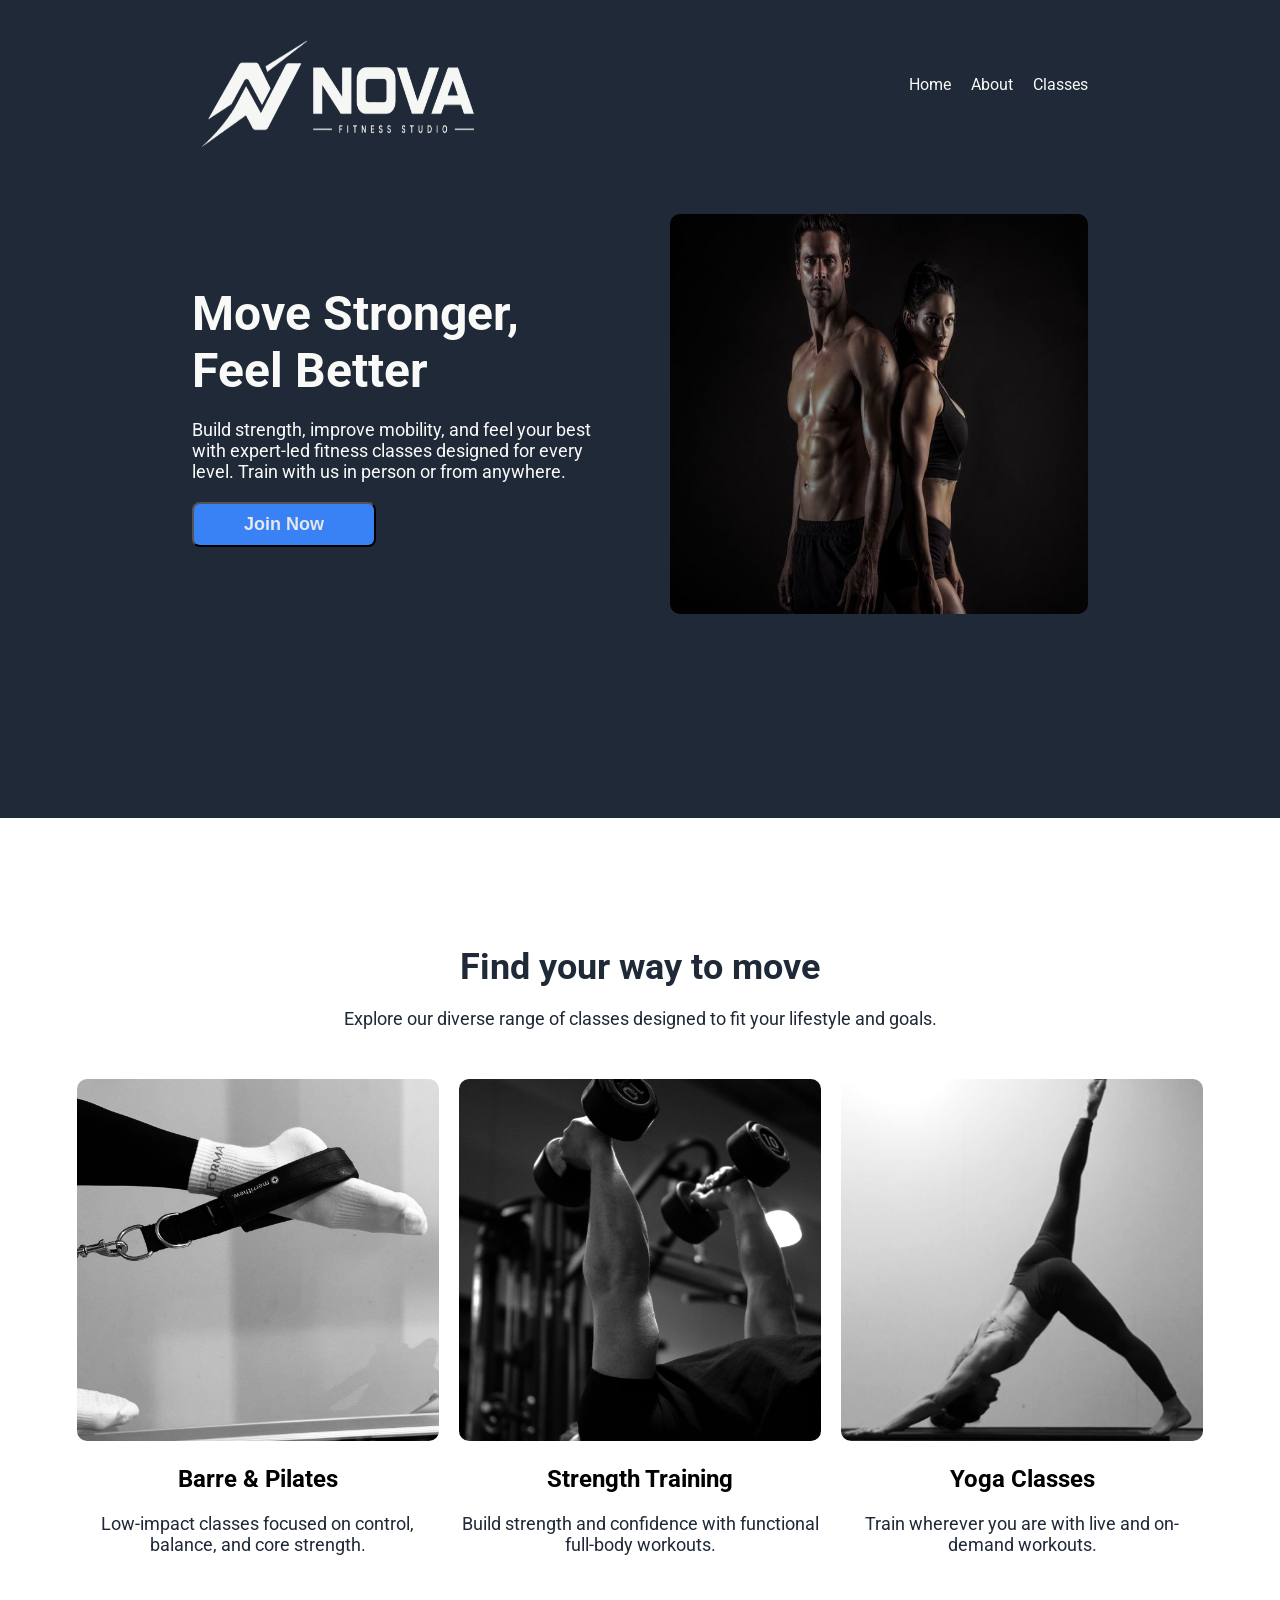
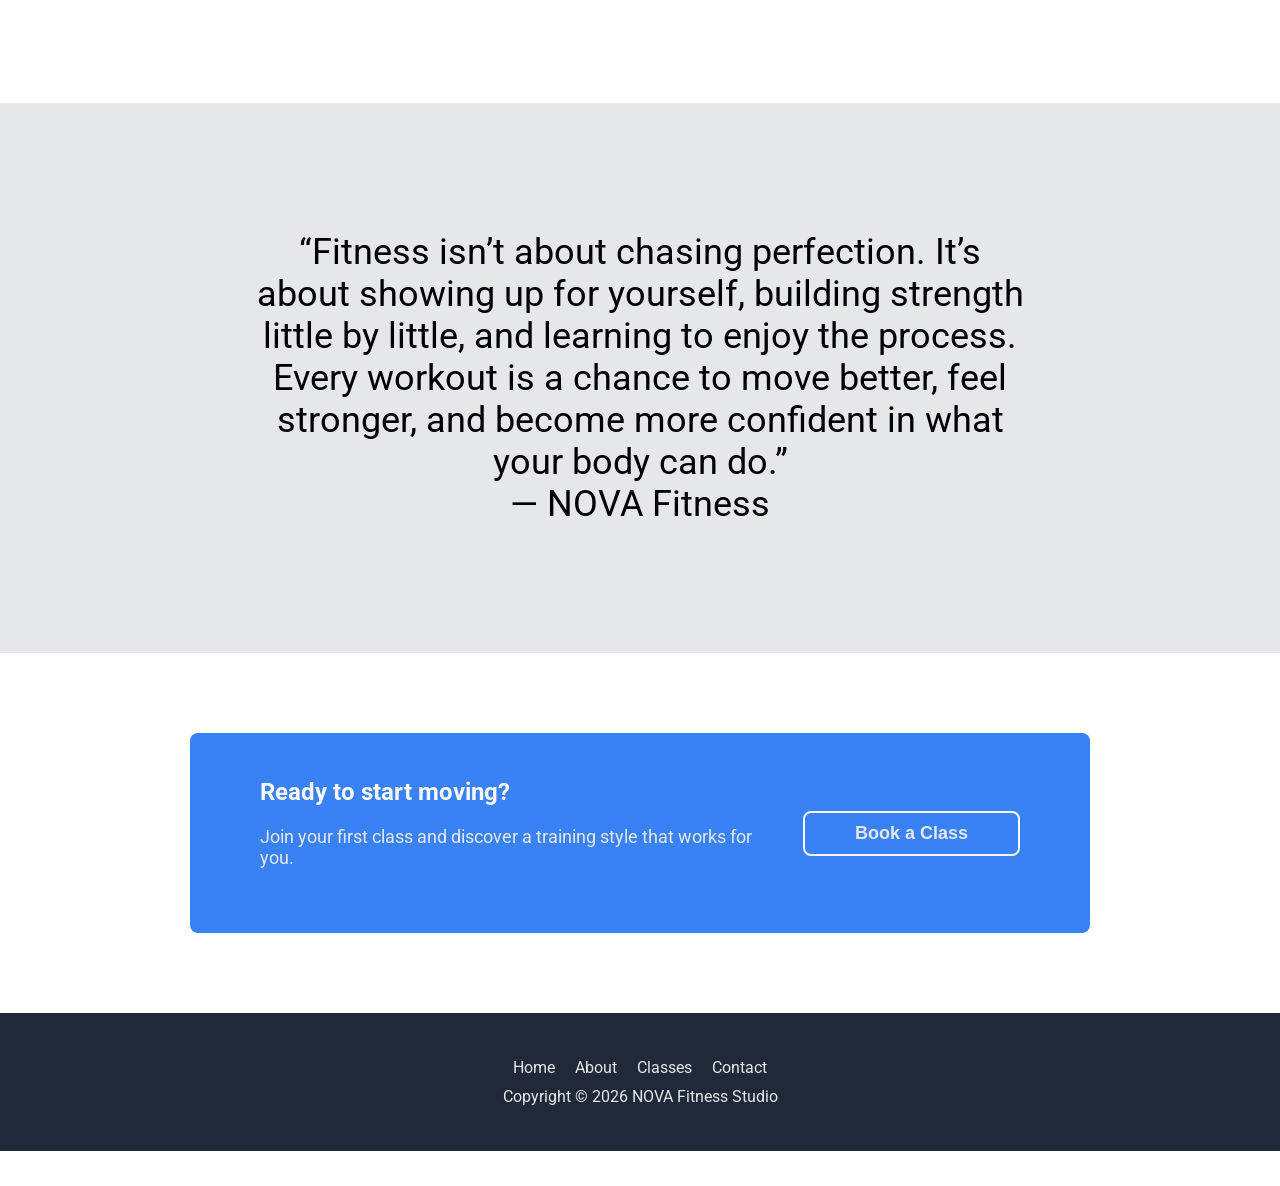
==== commit b60e5778: "Merge branch 'main' into main" ====
--- a/index.html
+++ b/index.html
@@ -107,96 +107,6 @@
           <footer>— NOVA Fitness</footer>
         </blockquote>
       </section>
-      <section class="training-options">
-        <h2>Train your way</h2>
-        <section class="training-types">
-          <aside>
-            <h3>In-Person Classes</h3>
-
-            <p>
-              Train alongside our coaches in a motivating studio environment.
-              Get real-time guidance, and personalized support throughout every
-              session.
-            </p>
-            <button href="classes.html" class="cta-button btn-classes">
-              Book a spot
-            </button>
-          </aside>
-          <aside>
-            <h3>Online Classes</h3>
-
-            <p>
-              Bring NOVA wherever you go. Join live sessions or choose an
-              on-demand workout whenever it fits your schedule.
-            </p>
-
-            <button href="classes.html" class="cta-button btn-classes">
-              Book a spot
-            </button>
-          </aside>
-        </section>
-      </section>
-      <section class="plans">
-        <h2>Become a NOVA Member</h2>
-
-        <p>
-          Choose a plan that fits your routine and get access to workouts
-          designed to help you move stronger and feel better.
-        </p>
-
-        <section class="plan-cards">
-          <article class="plan-card">
-            <h3>Yearly Plan</h3>
-
-            <p class="plan-offer">Save 40%</p>
-
-            <p class="plan-price">
-              <span>$35.99</span>
-              / month
-            </p>
-
-            <ul>
-              <li>Unlimited in-person classes</li>
-              <li>Unlimited online workouts</li>
-              <li>Access to on-demand classes</li>
-              <li>Member-only programs</li>
-            </ul>
-
-            <button href="classes.html" class="cta-button">
-              Start Free trial
-            </button>
-          </article>
-
-          <figure>
-            <img
-              src="images/gym-buddies.png"
-              alt="Gym buddies"
-              class="plan-img"
-            />
-          </figure>
-          <article class="plan-card">
-            <h3>Monthly Plan</h3>
-
-            <p class="plan-offer">Cancel anytime</p>
-
-            <p class="plan-price">
-              <span>$59.99</span>
-              / month
-            </p>
-
-            <ul>
-              <li>Unlimited in-person classes</li>
-              <li>Unlimited online workouts</li>
-              <li>Access to on-demand classes</li>
-              <li>Flexible monthly membership</li>
-            </ul>
-
-            <button href="classes.html" class="cta-button">
-              Start Free trial
-            </button>
-          </article>
-        </section>
-      </section>
       <section class="cta">
         <article>
           <h2>Ready to start moving?</h2>
@@ -209,32 +119,23 @@
 
         <button href="classes.html" class="button">Book a Class</button>
       </section>
-    </main>
-    <footer>
-      <input
-        type="checkbox"
-        id="footer-menu-toggle"
-        class="footer-menu-toggle"
-      />
-      <label
-        for="footer-menu-toggle"
-        class="footer-menu-button"
-        aria-label="Toggle footer navigation menu"
-      >
-        <span></span>
-        <span></span>
-        <span></span>
-      </label>
-      <ul class="footer-nav">
-        <li><a href="index.html">Home</a></li>
-        <li><a href="about.html">About</a></li>
-        <li><a href="classes.html">Classes</a></li>
-      </ul>
-      <p>Copyright 2026 NOVA Fitness Studio</p>
-      <!-- trainer cards here -->
-      <p class="disclaimer">
-        Images and names are fictional and used for demonstration purposes.
-      </p>
-    </footer>
-  </body>
+      </section>
+  </main>
+  <footer>
+    <input type="checkbox" id="footer-menu-toggle" class="footer-menu-toggle" />
+    <label for="footer-menu-toggle" class="footer-menu-button" aria-label="Toggle footer navigation menu">
+      <span></span>
+      <span></span>
+      <span></span>
+    </label>
+    <ul class="footer-nav">
+      <li><a href="#home">Home</a></li>
+      <li><a href="about.html">About</a></li>
+      <li><a href="classes.html">Classes</a></li>
+      <li><a href="#contact">Contact</a></li>
+    </ul>
+    <p>Copyright © 2026 NOVA Fitness Studio</p>
+  </footer>
+</body>
+
 </html>
--- a/style.css
+++ b/style.css
@@ -41,7 +41,7 @@
 .hero {
   background-color: var(--main-text);
   color: var(--hero-header-text);
-  padding: 20px 12%;
+  padding: 20px 15%;
   display: flex;
 }
 
@@ -76,10 +76,19 @@
   padding-bottom: 200px;
 }
 
+.hero-content {
+  flex: 1;
+}
+
+.hero-content ~ figure {
+  flex: 1;
+}
+
 .hero-image {
-  width: 600px;
+  width: 100%;
   height: 400px;
   border-radius: 10px;
+  margin-right: 30px;
 }
 
 article h1 {
@@ -1354,4 +1363,3 @@
 
     overflow-wrap: break-word;
   }
-}
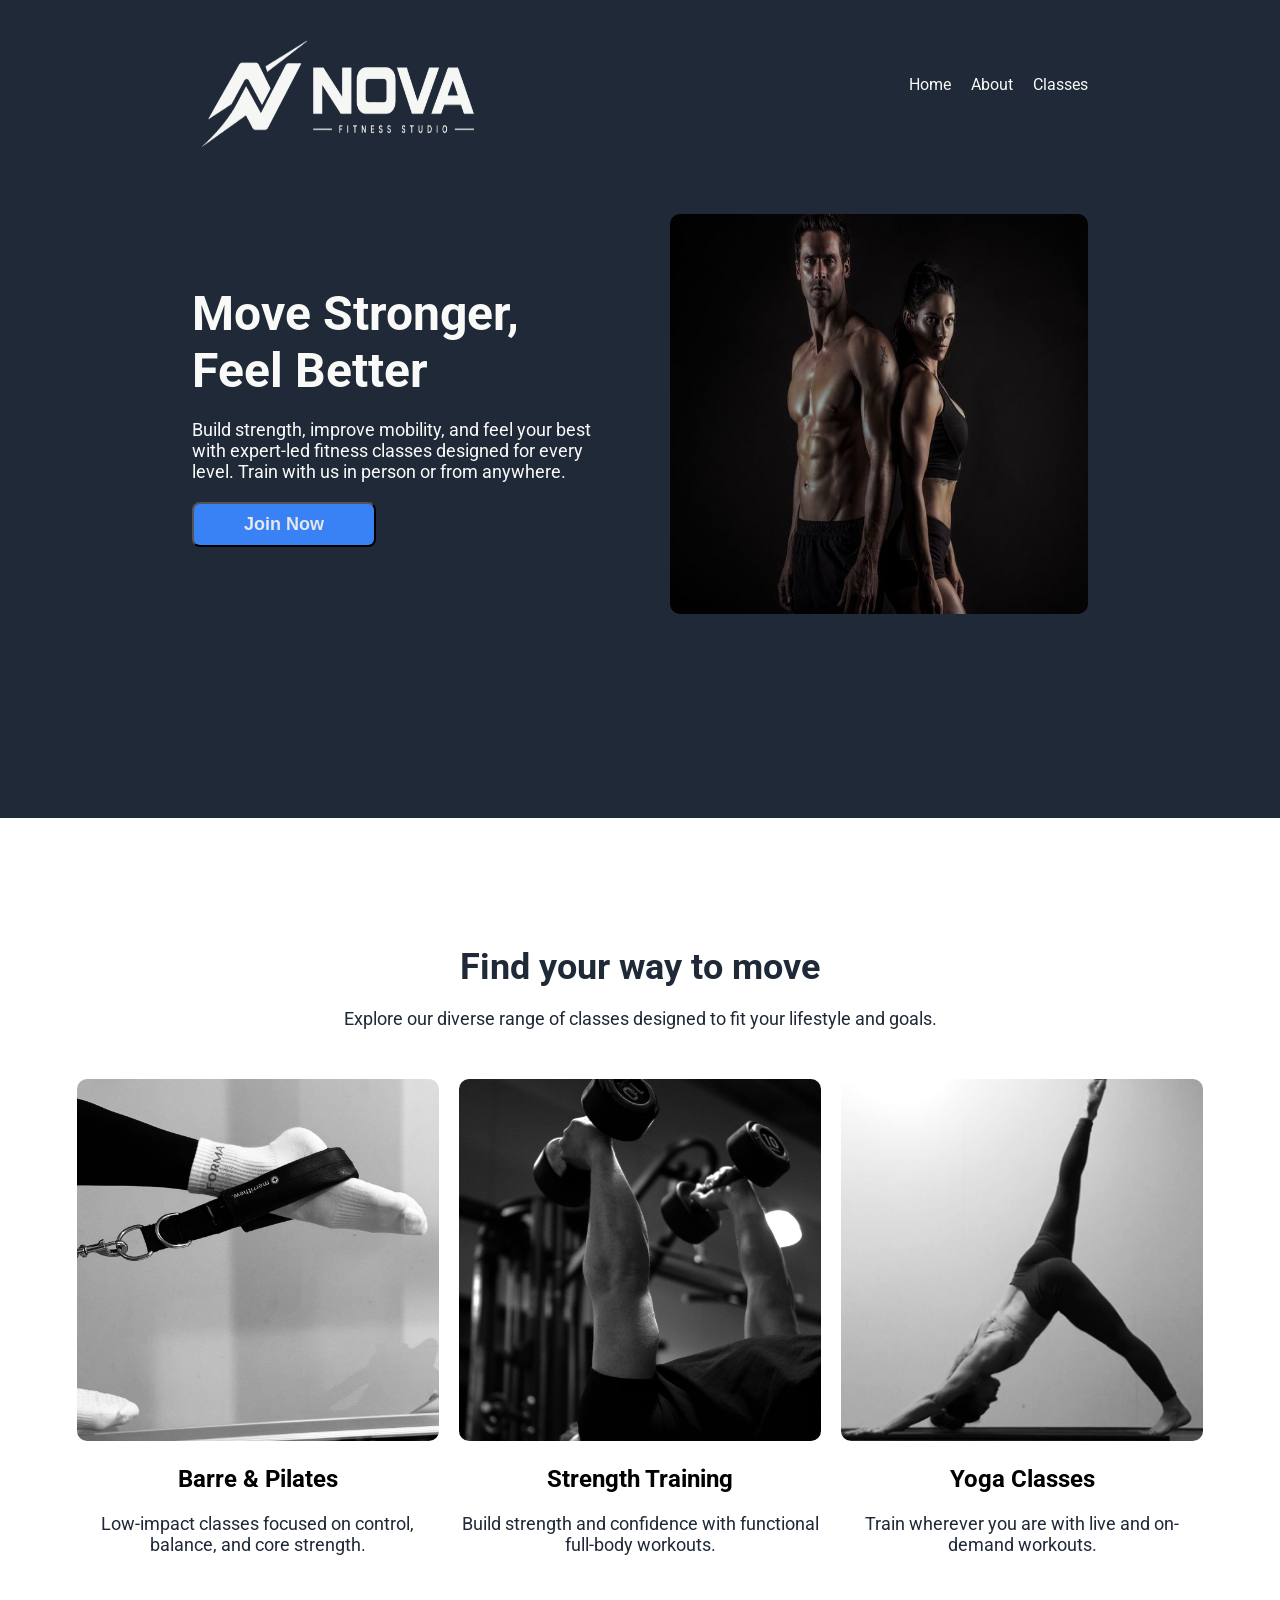
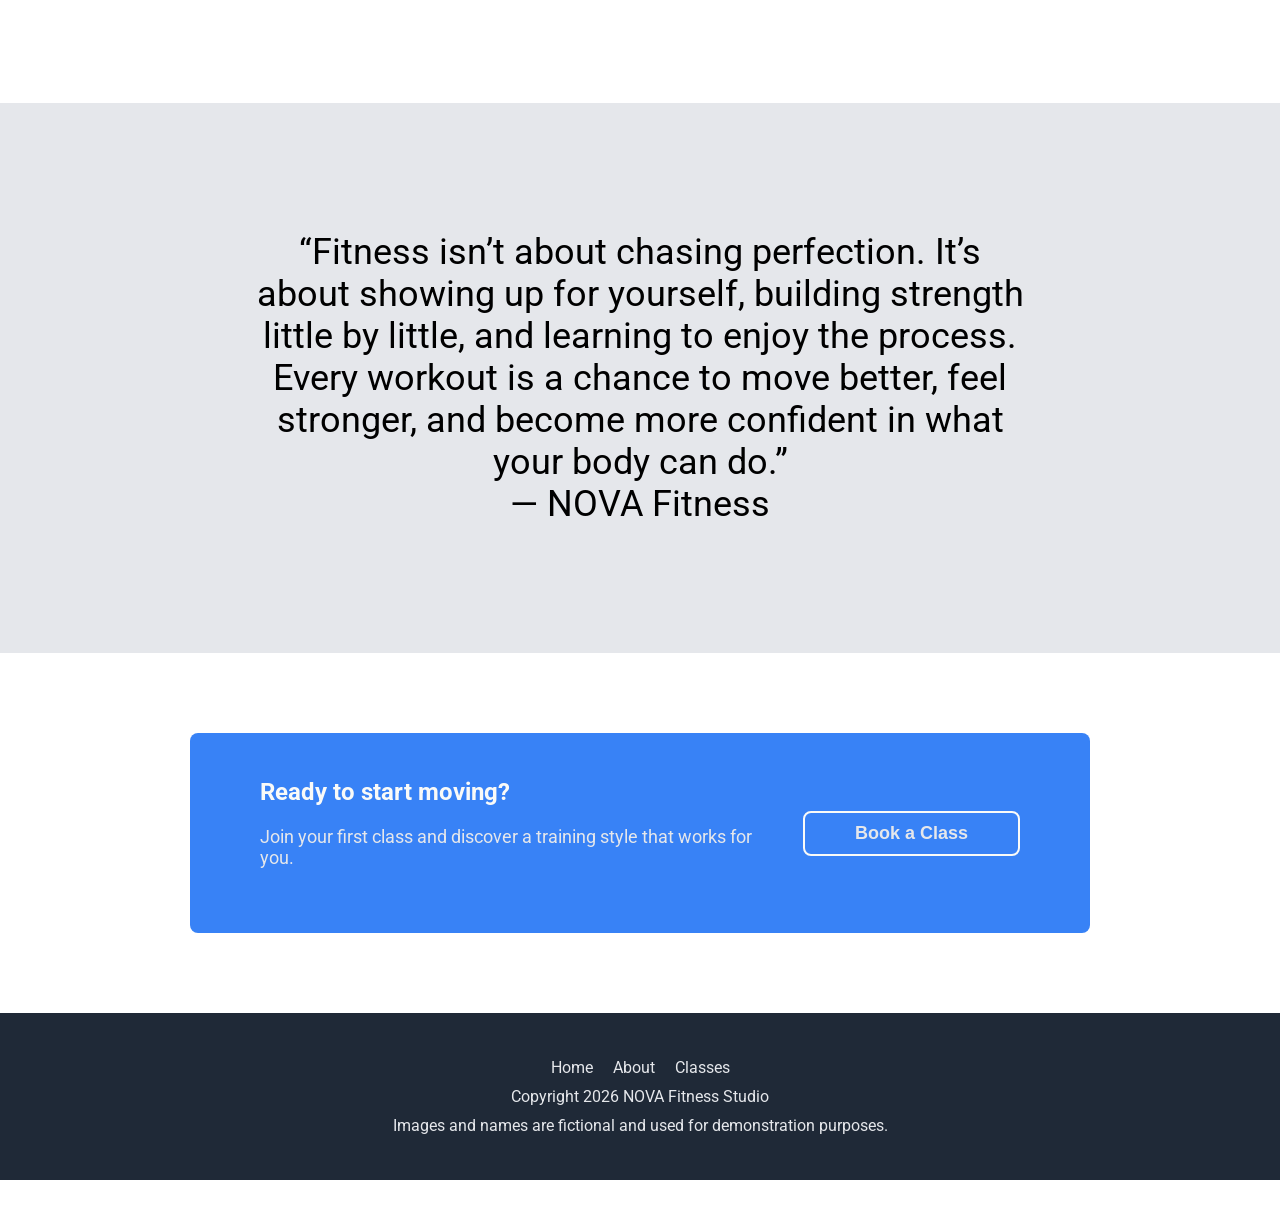
==== commit 1768788f: "Remove training options and plans sections Removed training options and plans sections from the home" ====
--- a/index.html
+++ b/index.html
@@ -119,23 +119,32 @@
 
         <button href="classes.html" class="button">Book a Class</button>
       </section>
-      </section>
-  </main>
-  <footer>
-    <input type="checkbox" id="footer-menu-toggle" class="footer-menu-toggle" />
-    <label for="footer-menu-toggle" class="footer-menu-button" aria-label="Toggle footer navigation menu">
-      <span></span>
-      <span></span>
-      <span></span>
-    </label>
-    <ul class="footer-nav">
-      <li><a href="#home">Home</a></li>
-      <li><a href="about.html">About</a></li>
-      <li><a href="classes.html">Classes</a></li>
-      <li><a href="#contact">Contact</a></li>
-    </ul>
-    <p>Copyright © 2026 NOVA Fitness Studio</p>
-  </footer>
-</body>
-
+    </main>
+    <footer>
+      <input
+        type="checkbox"
+        id="footer-menu-toggle"
+        class="footer-menu-toggle"
+      />
+      <label
+        for="footer-menu-toggle"
+        class="footer-menu-button"
+        aria-label="Toggle footer navigation menu"
+      >
+        <span></span>
+        <span></span>
+        <span></span>
+      </label>
+      <ul class="footer-nav">
+        <li><a href="index.html">Home</a></li>
+        <li><a href="about.html">About</a></li>
+        <li><a href="classes.html">Classes</a></li>
+      </ul>
+      <p>Copyright 2026 NOVA Fitness Studio</p>
+      <!-- trainer cards here -->
+      <p class="disclaimer">
+        Images and names are fictional and used for demonstration purposes.
+      </p>
+    </footer>
+  </body>
 </html>
